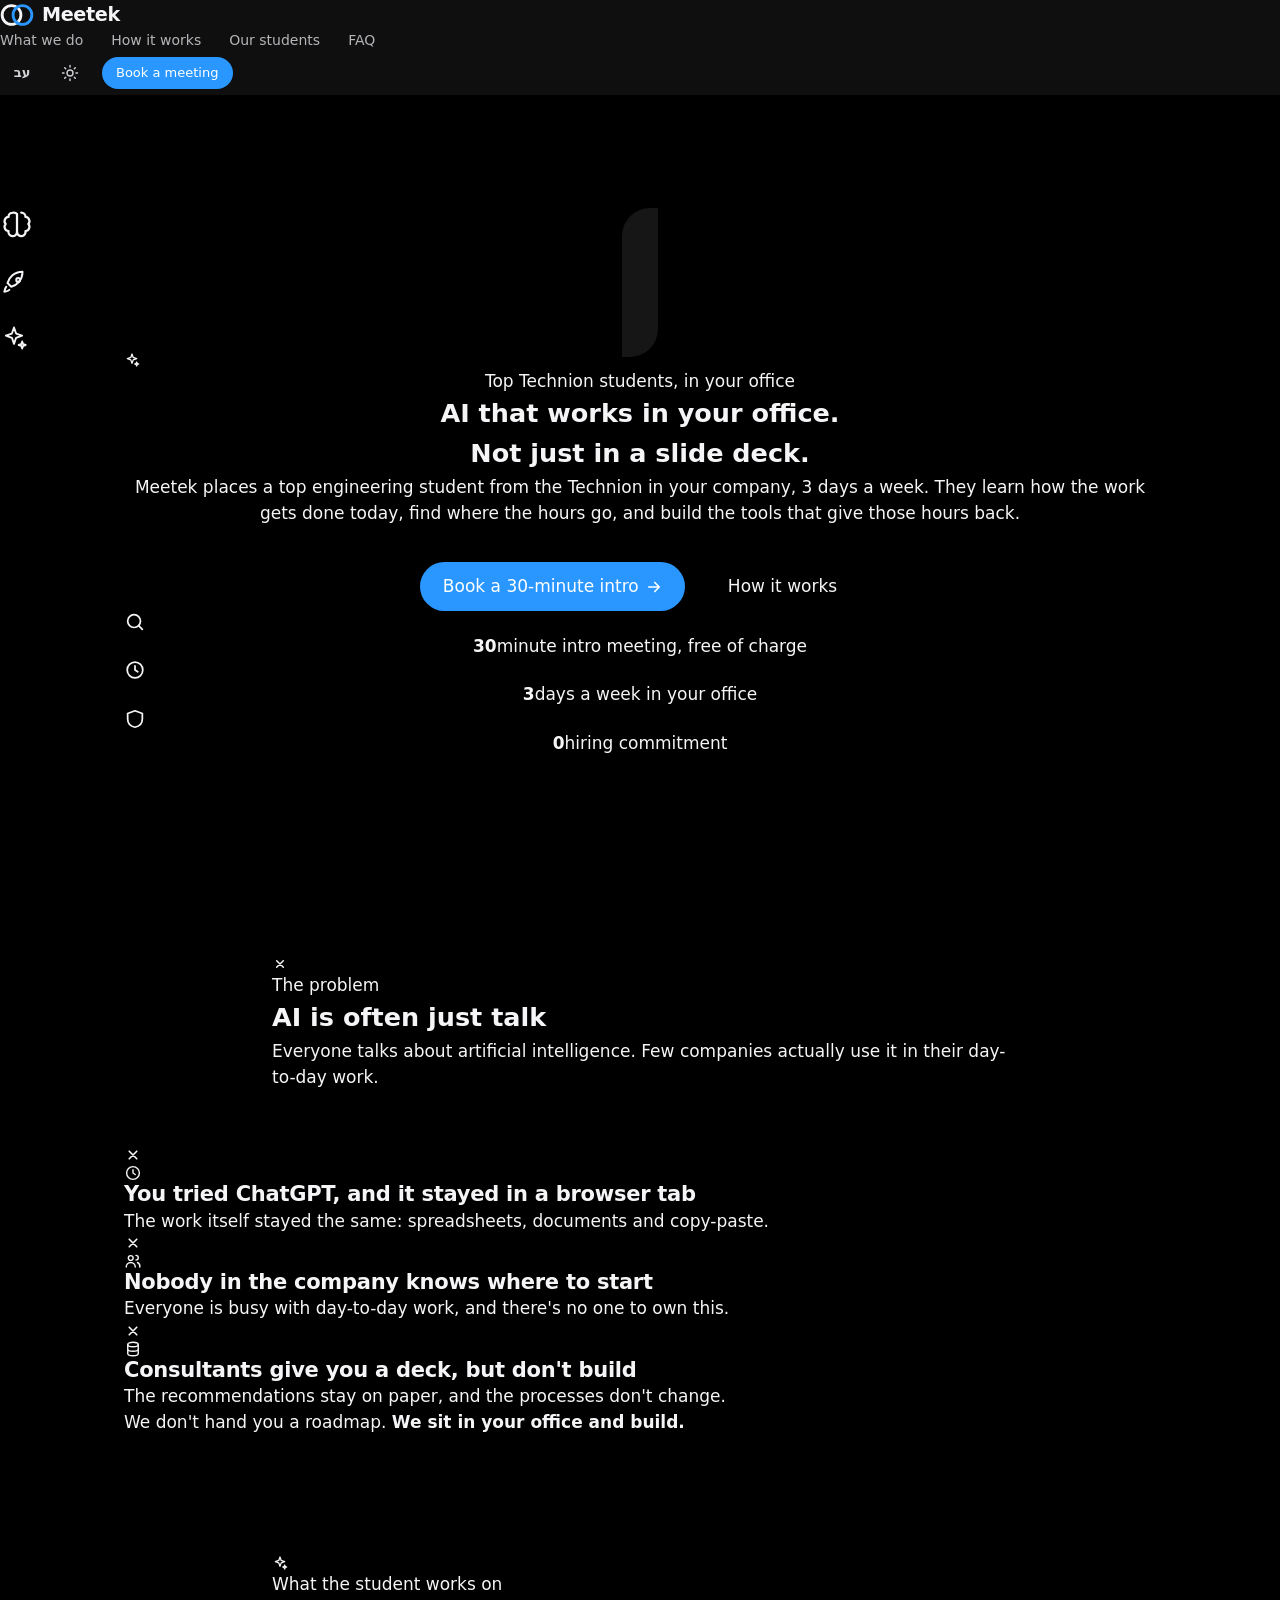
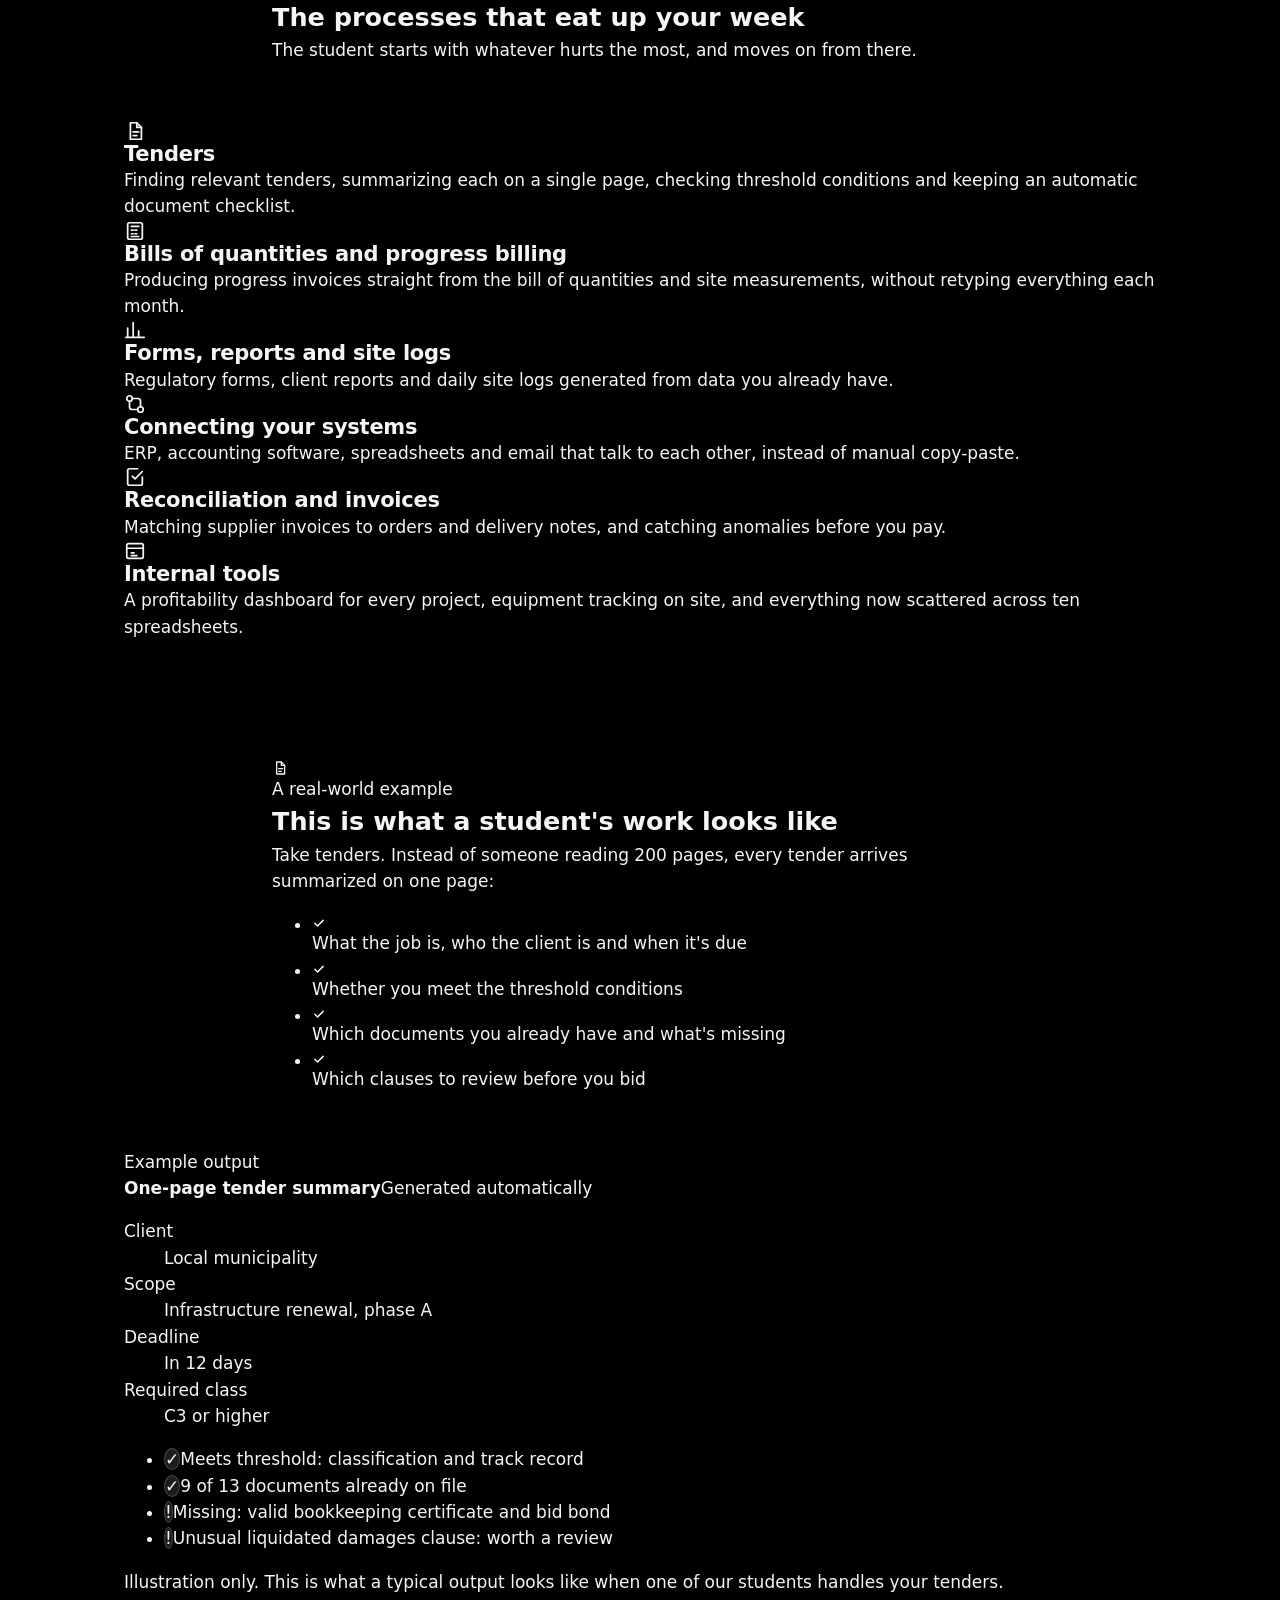
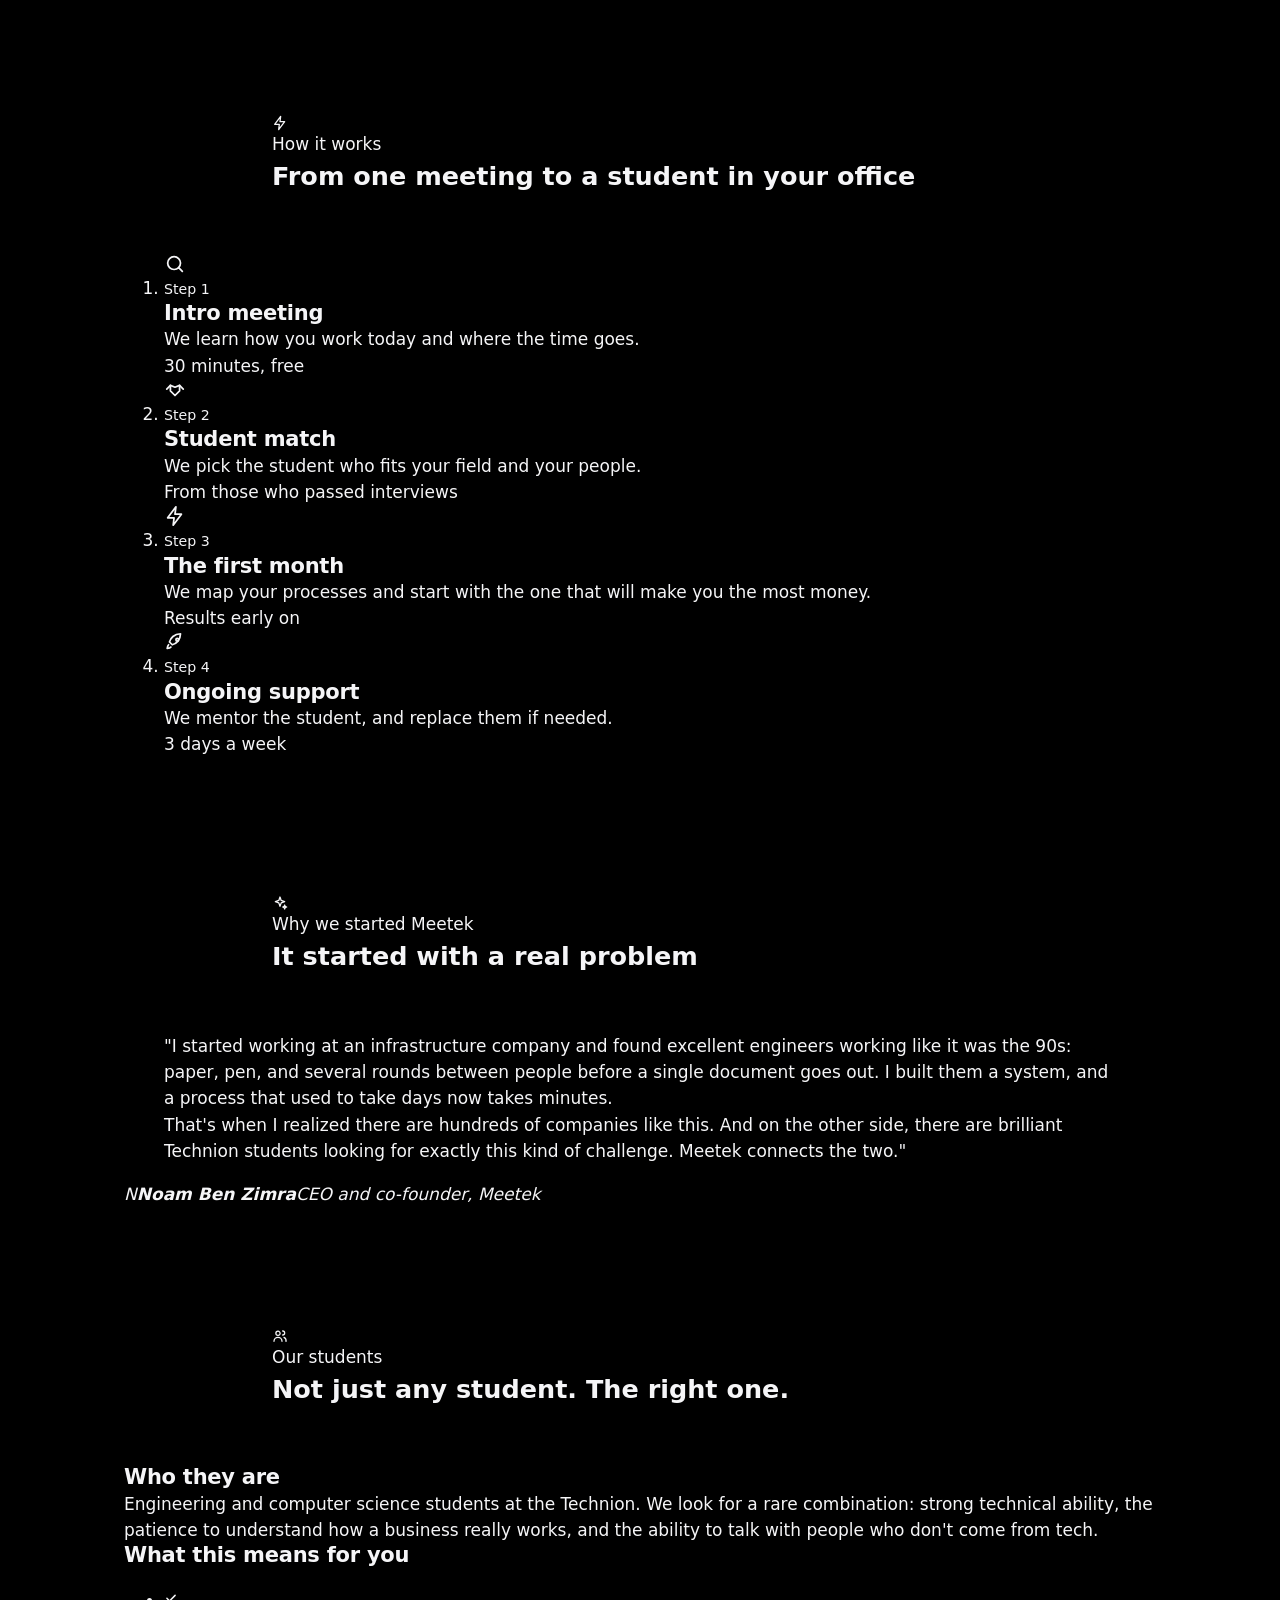
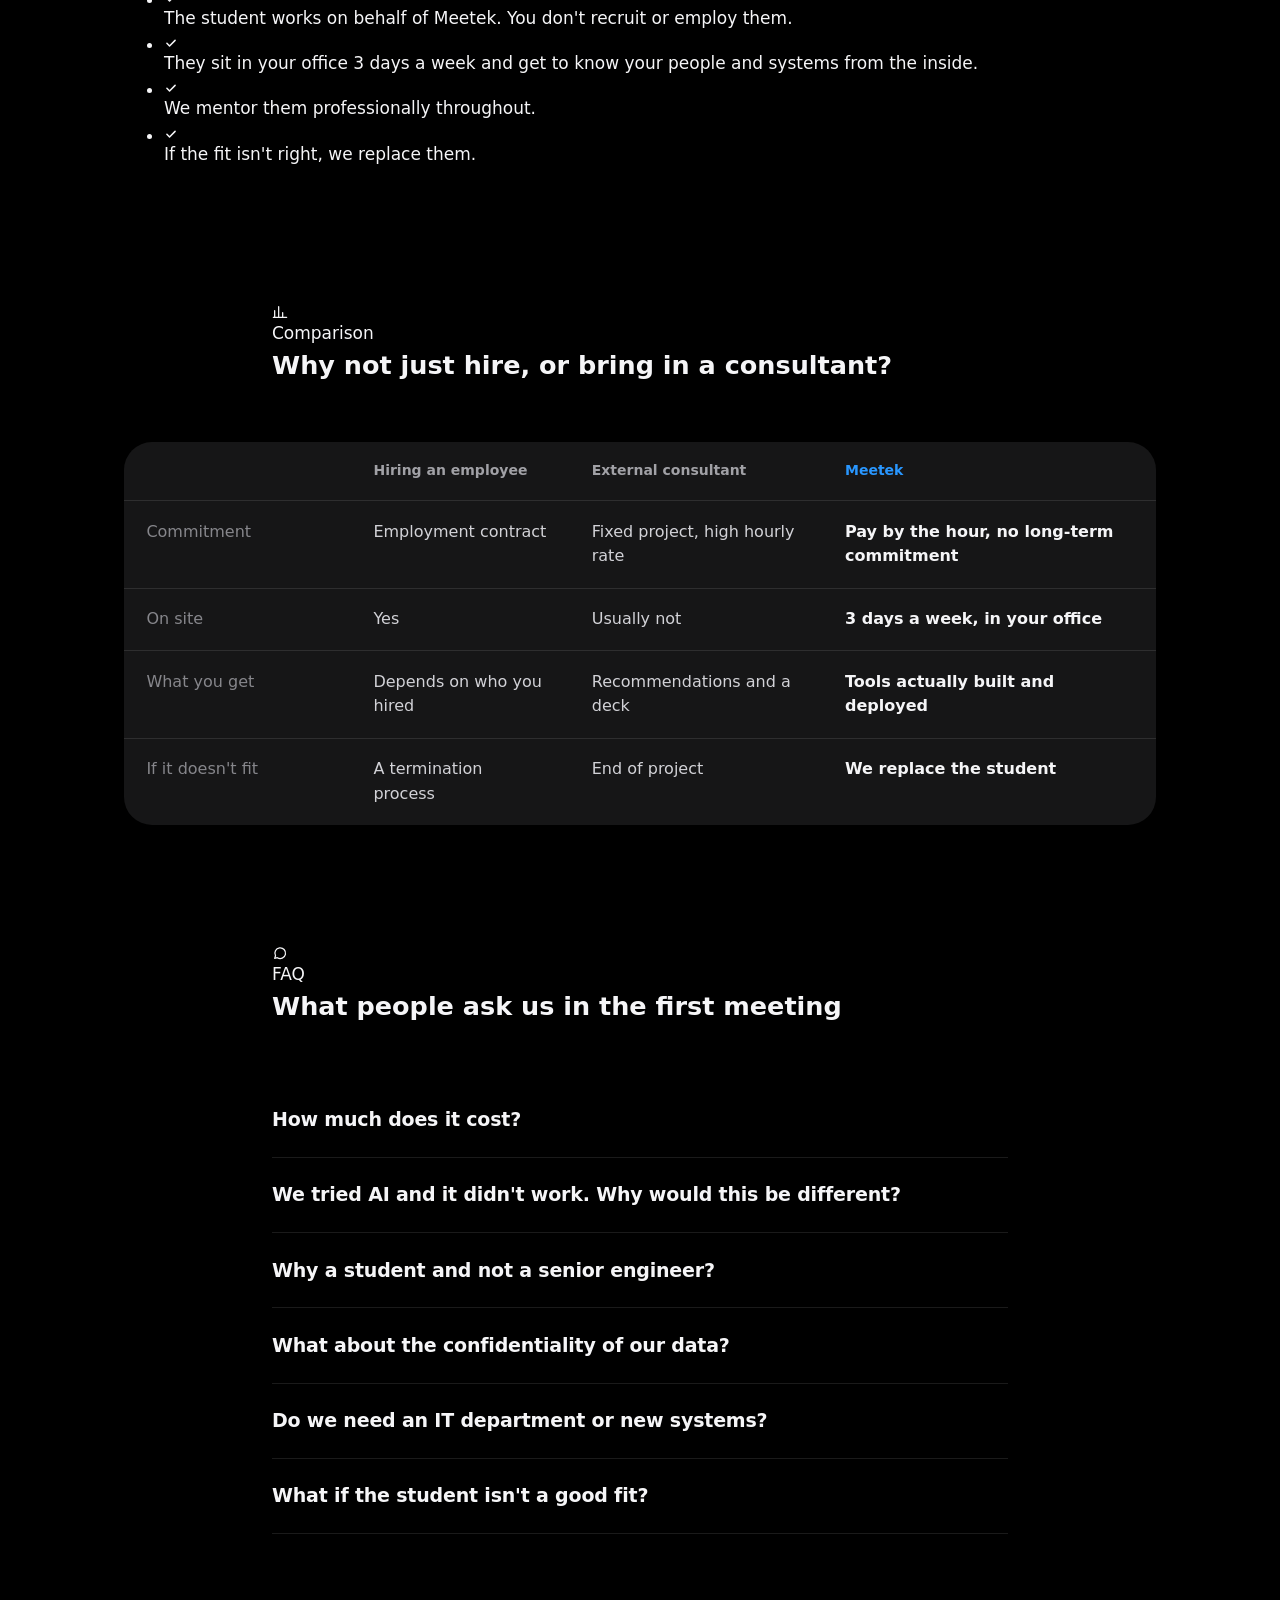
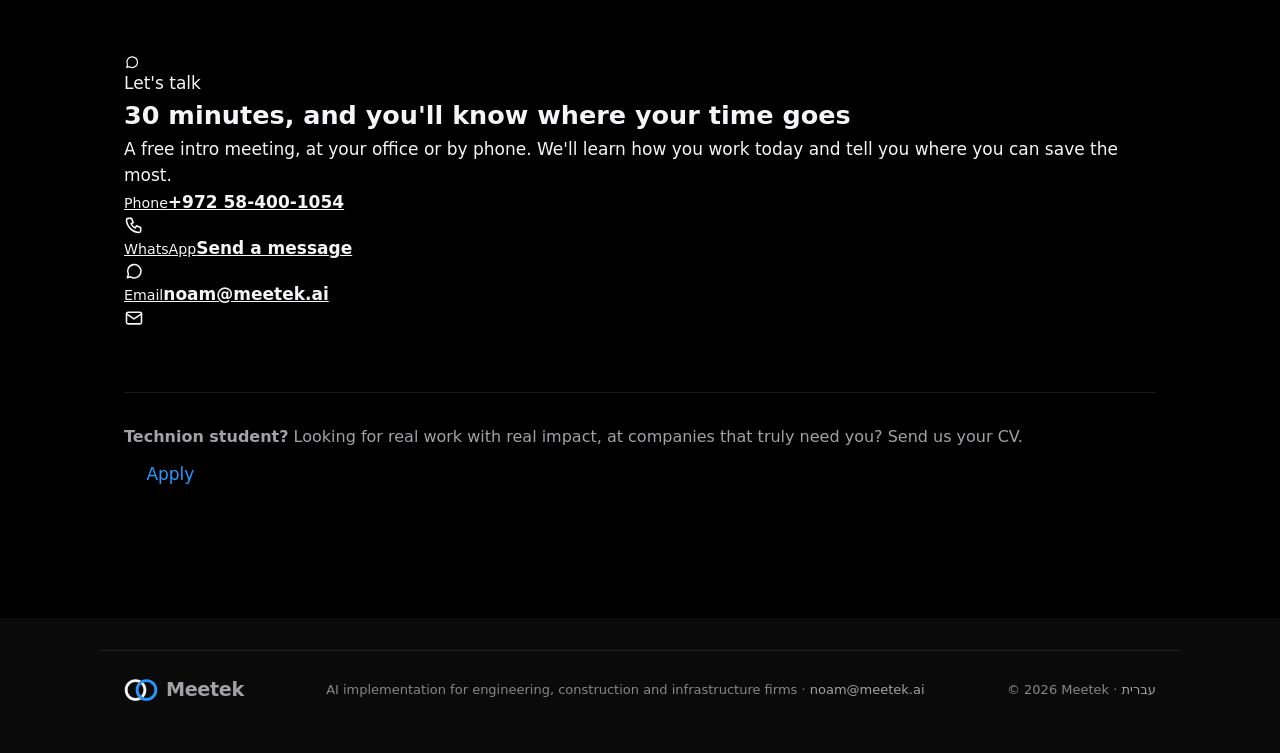
==== public/en/index.html @ ab813a0c "Drop 1-in-10 claim and employer-of-record wording Co-Authored-By: Claude Opus 5.5 <noreply@anthropic" ====
<!doctype html>
<html lang="en" dir="ltr" data-theme="dark">
<head>
<meta charset="utf-8">
<meta name="viewport" content="width=device-width, initial-scale=1">
<title>Meetek | AI implementation for engineering, construction and infrastructure firms</title>
<meta name="description" content="Meetek places a top Technion engineering student in your company, 3 days a week, to find where the hours go and build the tools that give them back.">
<meta property="og:title" content="How many hours a week go to manual work?">
<meta property="og:description" content="A top Technion engineering student sits in your office 3 days a week and puts AI to work in your real processes. Free intro meeting.">
<meta name="twitter:title" content="How many hours a week go to manual work?">
<meta name="twitter:description" content="A top Technion engineering student sits in your office 3 days a week and puts AI to work in your real processes. Free intro meeting.">
<meta property="og:type" content="website">
<meta property="og:url" content="https://meetek.ai/en/">
<meta property="og:locale" content="en_US">
<meta property="og:site_name" content="Meetek">
<meta property="og:image" content="https://meetek.ai/og.png">
<meta property="og:image:secure_url" content="https://meetek.ai/og.png">
<meta property="og:image:type" content="image/png">
<meta property="og:image:width" content="1200">
<meta property="og:image:height" content="630">
<meta property="og:image:alt" content="Meetek">
<meta name="twitter:card" content="summary_large_image">
<meta name="twitter:image" content="https://meetek.ai/og.png">
<meta name="theme-color" content="#0A1020">
<link rel="alternate" hreflang="he" href="https://meetek.ai/">
<link rel="icon" href="../favicon.svg" type="image/svg+xml">
<link rel="apple-touch-icon" href="../apple-touch-icon.png">
<link rel="preconnect" href="https://fonts.googleapis.com">
<link rel="preconnect" href="https://fonts.gstatic.com" crossorigin>
<link href="https://fonts.googleapis.com/css2?family=Heebo:wght@400;500;700;800&display=swap" rel="stylesheet">
<link rel="stylesheet" href="../styles.css">
<script>try{if(localStorage.getItem('meetek-theme')==='light')document.documentElement.removeAttribute('data-theme')}catch(e){}</script>
</head>
<body class="no-js">
<div class="page-bg" aria-hidden="true"></div>
<a class="skip" href="#main">Skip to content</a>

<header class="site" id="top">
  <div class="nav">
    <a class="brand" href="#top" aria-label="Meetek, back to top"><svg width="34" height="24" viewBox="0 0 30 22" aria-hidden="true"><circle class="c1" cx="10" cy="11" r="8.6" fill="none" stroke-width="2.6"/><circle class="c2" cx="20" cy="11" r="8.6" fill="none" stroke-width="2.6"/></svg>Meetek</a>
    <nav class="nav-links" aria-label="Main"><a href="#work">What we do</a><a href="#how">How it works</a><a href="#students">Our students</a><a href="#faq">FAQ</a></nav>
    <div class="nav-end">
      <a class="icon-btn" href="../" lang="he" hreflang="he">עב</a>
      <button class="icon-btn theme" type="button" aria-label="Toggle dark or light mode"><span class="moon"><svg width="18" height="18" viewBox="0 0 24 24" fill="none" stroke="currentColor" stroke-width="1.9" stroke-linecap="round" stroke-linejoin="round" aria-hidden="true"><path d="M20 14.5A8 8 0 0 1 9.5 4a8 8 0 1 0 10.5 10.5z"/></svg></span><span class="sun"><svg width="18" height="18" viewBox="0 0 24 24" fill="none" stroke="currentColor" stroke-width="1.9" stroke-linecap="round" stroke-linejoin="round" aria-hidden="true"><circle cx="12" cy="12" r="4"/><path d="M12 2v2M12 20v2M4.9 4.9l1.4 1.4M17.7 17.7l1.4 1.4M2 12h2M20 12h2M4.9 19.1l1.4-1.4M17.7 6.3l1.4-1.4"/></svg></span></button>
      <a class="btn btn-primary" href="#contact">Book a meeting</a>
    </div>
  </div>
</header>

<main id="main">

<section class="hero">
  <span class="float-ic a"><svg width="34" height="34" viewBox="0 0 24 24" fill="none" stroke="currentColor" stroke-width="1.6" stroke-linecap="round" stroke-linejoin="round" aria-hidden="true"><path d="M9 4a3 3 0 0 0-3 3 3 3 0 0 0-2 5 3 3 0 0 0 2 5 3 3 0 0 0 6 1V5a3 3 0 0 0-3-1z"/><path d="M15 4a3 3 0 0 1 3 3 3 3 0 0 1 2 5 3 3 0 0 1-2 5 3 3 0 0 1-6 1"/></svg></span>
  <span class="float-ic b"><svg width="30" height="30" viewBox="0 0 24 24" fill="none" stroke="currentColor" stroke-width="1.6" stroke-linecap="round" stroke-linejoin="round" aria-hidden="true"><path d="M5 15c-1 1-1.5 4-1.5 4s3-.5 4-1.5"/><path d="M9 15l-3-3c1-4 5-9 12-9 0 7-5 11-9 12z"/><circle cx="14.5" cy="9.5" r="1.5"/></svg></span>
  <span class="float-ic c"><svg width="28" height="28" viewBox="0 0 24 24" fill="none" stroke="currentColor" stroke-width="1.6" stroke-linecap="round" stroke-linejoin="round" aria-hidden="true"><path d="M12 3l1.8 5.2L19 10l-5.2 1.8L12 17l-1.8-5.2L5 10l5.2-1.8z"/><path d="M19 15l.8 2.2L22 18l-2.2.8L19 21l-.8-2.2L16 18l2.2-.8z"/></svg></span>
  <div class="wrap center">
    <div class="reveal">
      <span class="badge"><svg width="16" height="16" viewBox="0 0 24 24" fill="none" stroke="currentColor" stroke-width="1.9" stroke-linecap="round" stroke-linejoin="round" aria-hidden="true"><path d="M12 3l1.8 5.2L19 10l-5.2 1.8L12 17l-1.8-5.2L5 10l5.2-1.8z"/><path d="M19 15l.8 2.2L22 18l-2.2.8L19 21l-.8-2.2L16 18l2.2-.8z"/></svg>Top Technion students, in your office</span>
      <h1>AI that works in your office.<br><span class="grad-text">Not just in a slide deck.</span></h1>
      <p class="lead">Meetek places a top engineering student from the Technion in your company, 3 days a week. They learn how the work gets done today, find where the hours go, and build the tools that give those hours back.</p>
      <div class="hero-ctas">
        <a class="btn btn-primary" href="#contact">Book a 30-minute intro<span class="arrow"><svg width="18" height="18" viewBox="0 0 24 24" fill="none" stroke="currentColor" stroke-width="2.2" stroke-linecap="round" stroke-linejoin="round" aria-hidden="true"><path d="M5 12h14M13 6l6 6-6 6"/></svg></span></a>
        <a class="btn btn-ghost" href="#how">How it works</a>
      </div>
    </div>
    <div class="stats"><div class="stat reveal"><div class="ic"><svg width="22" height="22" viewBox="0 0 24 24" fill="none" stroke="currentColor" stroke-width="1.9" stroke-linecap="round" stroke-linejoin="round" aria-hidden="true"><circle cx="11" cy="11" r="7"/><path d="M20 20l-4-4"/></svg></div><b>30</b><span>minute intro meeting, free of charge</span></div><div class="stat reveal"><div class="ic"><svg width="22" height="22" viewBox="0 0 24 24" fill="none" stroke="currentColor" stroke-width="1.9" stroke-linecap="round" stroke-linejoin="round" aria-hidden="true"><circle cx="12" cy="12" r="8.5"/><path d="M12 7.5V12l3 2"/></svg></div><b>3</b><span>days a week in your office</span></div><div class="stat reveal"><div class="ic"><svg width="22" height="22" viewBox="0 0 24 24" fill="none" stroke="currentColor" stroke-width="1.9" stroke-linecap="round" stroke-linejoin="round" aria-hidden="true"><path d="M12 3l8 3v6c0 5-3.5 8-8 9-4.5-1-8-4-8-9V6z"/></svg></div><b>0</b><span>hiring commitment</span></div></div>
  </div>
</section>

<section class="block">
  <div class="wrap">
    <div class="head reveal">
      <span class="badge"><svg width="16" height="16" viewBox="0 0 24 24" fill="none" stroke="currentColor" stroke-width="2.2" stroke-linecap="round" stroke-linejoin="round" aria-hidden="true"><path d="M7 7l10 10M17 7L7 17"/></svg>The problem</span>
      <h2>AI is often just <span class="grad-text">talk</span></h2>
      <p class="lead">Everyone talks about artificial intelligence. Few companies actually use it in their day-to-day work.</p>
    </div>
    <div class="pains"><article class="pain r reveal"><div class="pi"><span><svg width="18" height="18" viewBox="0 0 24 24" fill="none" stroke="currentColor" stroke-width="2.2" stroke-linecap="round" stroke-linejoin="round" aria-hidden="true"><path d="M7 7l10 10M17 7L7 17"/></svg></span><span><svg width="18" height="18" viewBox="0 0 24 24" fill="none" stroke="currentColor" stroke-width="1.9" stroke-linecap="round" stroke-linejoin="round" aria-hidden="true"><circle cx="12" cy="12" r="8.5"/><path d="M12 7.5V12l3 2"/></svg></span></div><h3>You tried ChatGPT, and it stayed in a browser tab</h3><p>The work itself stayed the same: spreadsheets, documents and copy-paste.</p></article><article class="pain o reveal"><div class="pi"><span><svg width="18" height="18" viewBox="0 0 24 24" fill="none" stroke="currentColor" stroke-width="2.2" stroke-linecap="round" stroke-linejoin="round" aria-hidden="true"><path d="M7 7l10 10M17 7L7 17"/></svg></span><span><svg width="18" height="18" viewBox="0 0 24 24" fill="none" stroke="currentColor" stroke-width="1.9" stroke-linecap="round" stroke-linejoin="round" aria-hidden="true"><circle cx="9" cy="8" r="3.2"/><path d="M3 20a6 6 0 0 1 12 0"/><path d="M16 4.5a3 3 0 0 1 0 6M18 14a5.5 5.5 0 0 1 3 6"/></svg></span></div><h3>Nobody in the company knows where to start</h3><p>Everyone is busy with day-to-day work, and there's no one to own this.</p></article><article class="pain p reveal"><div class="pi"><span><svg width="18" height="18" viewBox="0 0 24 24" fill="none" stroke="currentColor" stroke-width="2.2" stroke-linecap="round" stroke-linejoin="round" aria-hidden="true"><path d="M7 7l10 10M17 7L7 17"/></svg></span><span><svg width="18" height="18" viewBox="0 0 24 24" fill="none" stroke="currentColor" stroke-width="1.9" stroke-linecap="round" stroke-linejoin="round" aria-hidden="true"><ellipse cx="12" cy="6" rx="7" ry="3"/><path d="M5 6v6c0 1.7 3.1 3 7 3s7-1.3 7-3V6M5 12v6c0 1.7 3.1 3 7 3s7-1.3 7-3v-6"/></svg></span></div><h3>Consultants give you a deck, but don't build</h3><p>The recommendations stay on paper, and the processes don't change.</p></article></div>
    <p class="callout reveal">We don't hand you a roadmap. <b>We sit in your office and build.</b></p>
  </div>
</section>

<section class="block" id="work" style="padding-top:0">
  <div class="wrap">
    <div class="head reveal">
      <span class="badge"><svg width="16" height="16" viewBox="0 0 24 24" fill="none" stroke="currentColor" stroke-width="1.9" stroke-linecap="round" stroke-linejoin="round" aria-hidden="true"><path d="M12 3l1.8 5.2L19 10l-5.2 1.8L12 17l-1.8-5.2L5 10l5.2-1.8z"/><path d="M19 15l.8 2.2L22 18l-2.2.8L19 21l-.8-2.2L16 18l2.2-.8z"/></svg>What the student works on</span>
      <h2>The processes that <span class="grad-text">eat up your week</span></h2>
      <p class="lead">The student starts with whatever hurts the most, and moves on from there.</p>
    </div>
    <div class="cards"><article class="card reveal"><div class="ic"><svg width="22" height="22" viewBox="0 0 24 24" fill="none" stroke="currentColor" stroke-width="1.9" stroke-linecap="round" stroke-linejoin="round" aria-hidden="true"><path d="M7 3h7l5 5v13H7z"/><path d="M14 3v5h5M10 13h6M10 17h4"/></svg></div><h3>Tenders</h3><p>Finding relevant tenders, summarizing each on a single page, checking threshold conditions and keeping an automatic document checklist.</p></article><article class="card reveal"><div class="ic"><svg width="22" height="22" viewBox="0 0 24 24" fill="none" stroke="currentColor" stroke-width="1.9" stroke-linecap="round" stroke-linejoin="round" aria-hidden="true"><rect x="4" y="3" width="16" height="18" rx="2"/><path d="M8 7h8M8 11h2M12 11h2M8 15h2M12 15h2M8 18h8"/></svg></div><h3>Bills of quantities and progress billing</h3><p>Producing progress invoices straight from the bill of quantities and site measurements, without retyping everything each month.</p></article><article class="card reveal"><div class="ic"><svg width="22" height="22" viewBox="0 0 24 24" fill="none" stroke="currentColor" stroke-width="1.9" stroke-linecap="round" stroke-linejoin="round" aria-hidden="true"><path d="M4 20V10M10 20V4M16 20v-7M22 20H2"/></svg></div><h3>Forms, reports and site logs</h3><p>Regulatory forms, client reports and daily site logs generated from data you already have.</p></article><article class="card reveal"><div class="ic"><svg width="22" height="22" viewBox="0 0 24 24" fill="none" stroke="currentColor" stroke-width="1.9" stroke-linecap="round" stroke-linejoin="round" aria-hidden="true"><circle cx="6" cy="6" r="3"/><circle cx="18" cy="18" r="3"/><path d="M9 6h6a3 3 0 0 1 3 3v6M15 18H9a3 3 0 0 1-3-3V9"/></svg></div><h3>Connecting your systems</h3><p>ERP, accounting software, spreadsheets and email that talk to each other, instead of manual copy-paste.</p></article><article class="card reveal"><div class="ic"><svg width="22" height="22" viewBox="0 0 24 24" fill="none" stroke="currentColor" stroke-width="1.9" stroke-linecap="round" stroke-linejoin="round" aria-hidden="true"><path d="M9 11l3 3 8-8"/><path d="M20 12v7a2 2 0 0 1-2 2H6a2 2 0 0 1-2-2V5a2 2 0 0 1 2-2h9"/></svg></div><h3>Reconciliation and invoices</h3><p>Matching supplier invoices to orders and delivery notes, and catching anomalies before you pay.</p></article><article class="card reveal"><div class="ic"><svg width="22" height="22" viewBox="0 0 24 24" fill="none" stroke="currentColor" stroke-width="1.9" stroke-linecap="round" stroke-linejoin="round" aria-hidden="true"><rect x="3" y="4" width="18" height="16" rx="2"/><path d="M3 9h18M8 14h3M8 17h6"/></svg></div><h3>Internal tools</h3><p>A profitability dashboard for every project, equipment tracking on site, and everything now scattered across ten spreadsheets.</p></article></div>
  </div>
</section>

<section class="block" style="padding-top:0">
  <div class="wrap showcase">
    <div class="head reveal">
      <span class="badge"><svg width="16" height="16" viewBox="0 0 24 24" fill="none" stroke="currentColor" stroke-width="1.9" stroke-linecap="round" stroke-linejoin="round" aria-hidden="true"><path d="M7 3h7l5 5v13H7z"/><path d="M14 3v5h5M10 13h6M10 17h4"/></svg>A real-world example</span>
      <h2>This is what <span class="grad-text">a student's work looks like</span></h2>
      <p class="lead">Take tenders. Instead of someone reading 200 pages, every tender arrives summarized on one page:</p>
      <ul><li><span class="tick"><svg width="14" height="14" viewBox="0 0 24 24" fill="none" stroke="currentColor" stroke-width="2.6" stroke-linecap="round" stroke-linejoin="round" aria-hidden="true"><path d="M5 12.5l4.5 4.5L19 7.5"/></svg></span>What the job is, who the client is and when it's due</li><li><span class="tick"><svg width="14" height="14" viewBox="0 0 24 24" fill="none" stroke="currentColor" stroke-width="2.6" stroke-linecap="round" stroke-linejoin="round" aria-hidden="true"><path d="M5 12.5l4.5 4.5L19 7.5"/></svg></span>Whether you meet the threshold conditions</li><li><span class="tick"><svg width="14" height="14" viewBox="0 0 24 24" fill="none" stroke="currentColor" stroke-width="2.6" stroke-linecap="round" stroke-linejoin="round" aria-hidden="true"><path d="M5 12.5l4.5 4.5L19 7.5"/></svg></span>Which documents you already have and what's missing</li><li><span class="tick"><svg width="14" height="14" viewBox="0 0 24 24" fill="none" stroke="currentColor" stroke-width="2.6" stroke-linecap="round" stroke-linejoin="round" aria-hidden="true"><path d="M5 12.5l4.5 4.5L19 7.5"/></svg></span>Which clauses to review before you bid</li></ul>
    </div>
    <aside class="sample reveal" aria-label="One-page tender summary">
      <span class="sample-tag">Example output</span>
      <div class="sample-head"><strong>One-page tender summary</strong><span>Generated automatically</span></div>
      <dl><dt>Client</dt><dd>Local municipality</dd><dt>Scope</dt><dd>Infrastructure renewal, phase A</dd><dt>Deadline</dt><dd>In 12 days</dd><dt>Required class</dt><dd>C3 or higher</dd></dl>
      <ul class="checks"><li><span class="dot ok" aria-hidden="true">✓</span>Meets threshold: classification and track record</li><li><span class="dot ok" aria-hidden="true">✓</span>9 of 13 documents already on file</li><li><span class="dot warn" aria-hidden="true">!</span>Missing: valid bookkeeping certificate and bid bond</li><li><span class="dot warn" aria-hidden="true">!</span>Unusual liquidated damages clause: worth a review</li></ul>
      <p class="sample-foot">Illustration only. This is what a typical output looks like when one of our students handles your tenders.</p>
    </aside>
  </div>
</section>

<section class="block" id="how" style="padding-top:0">
  <div class="wrap">
    <div class="head reveal">
      <span class="badge"><svg width="16" height="16" viewBox="0 0 24 24" fill="none" stroke="currentColor" stroke-width="1.9" stroke-linecap="round" stroke-linejoin="round" aria-hidden="true"><path d="M13 2L4 14h7l-1 8 9-12h-7z"/></svg>How it works</span>
      <h2>From one meeting <span class="grad-text">to a student in your office</span></h2>
    </div>
    <ol class="steps"><li class="step reveal"><div class="ic"><svg width="22" height="22" viewBox="0 0 24 24" fill="none" stroke="currentColor" stroke-width="1.9" stroke-linecap="round" stroke-linejoin="round" aria-hidden="true"><circle cx="11" cy="11" r="7"/><path d="M20 20l-4-4"/></svg></div><small>Step 1</small><h3>Intro meeting</h3><p>We learn how you work today and where the time goes.</p><span class="pill">30 minutes, free</span></li><li class="step reveal"><div class="ic"><svg width="22" height="22" viewBox="0 0 24 24" fill="none" stroke="currentColor" stroke-width="1.9" stroke-linecap="round" stroke-linejoin="round" aria-hidden="true"><path d="M3 11l4-4 5 2 5-2 4 4"/><path d="M7 7v6l5 5 5-5V7"/></svg></div><small>Step 2</small><h3>Student match</h3><p>We pick the student who fits your field and your people.</p><span class="pill">From those who passed interviews</span></li><li class="step reveal"><div class="ic"><svg width="22" height="22" viewBox="0 0 24 24" fill="none" stroke="currentColor" stroke-width="1.9" stroke-linecap="round" stroke-linejoin="round" aria-hidden="true"><path d="M13 2L4 14h7l-1 8 9-12h-7z"/></svg></div><small>Step 3</small><h3>The first month</h3><p>We map your processes and start with the one that will make you the most money.</p><span class="pill">Results early on</span></li><li class="step reveal"><div class="ic"><svg width="22" height="22" viewBox="0 0 24 24" fill="none" stroke="currentColor" stroke-width="1.9" stroke-linecap="round" stroke-linejoin="round" aria-hidden="true"><path d="M5 15c-1 1-1.5 4-1.5 4s3-.5 4-1.5"/><path d="M9 15l-3-3c1-4 5-9 12-9 0 7-5 11-9 12z"/><circle cx="14.5" cy="9.5" r="1.5"/></svg></div><small>Step 4</small><h3>Ongoing support</h3><p>We mentor the student, and replace them if needed.</p><span class="pill">3 days a week</span></li></ol>
  </div>
</section>

<section class="block" style="padding-top:0">
  <div class="wrap">
    <div class="story reveal">
      <div class="head">
        <span class="badge"><svg width="16" height="16" viewBox="0 0 24 24" fill="none" stroke="currentColor" stroke-width="1.9" stroke-linecap="round" stroke-linejoin="round" aria-hidden="true"><path d="M12 3l1.8 5.2L19 10l-5.2 1.8L12 17l-1.8-5.2L5 10l5.2-1.8z"/><path d="M19 15l.8 2.2L22 18l-2.2.8L19 21l-.8-2.2L16 18l2.2-.8z"/></svg>Why we started Meetek</span>
        <h2>It started with <span class="grad-text">a real problem</span></h2>
      </div>
      <div>
        <blockquote><p>"I started working at an infrastructure company and found excellent engineers working like it was the 90s: paper, pen, and several rounds between people before a single document goes out. I built them a system, and a process that used to take days now takes minutes.</p><p>That's when I realized there are hundreds of companies like this. And on the other side, there are brilliant Technion students looking for exactly this kind of challenge. Meetek connects the two."</p></blockquote>
        <cite><span class="avatar" aria-hidden="true">N</span><span><b>Noam Ben Zimra</b>CEO and co-founder, Meetek</span></cite>
      </div>
    </div>
  </div>
</section>

<section class="block" id="students" style="padding-top:0">
  <div class="wrap">
    <div class="head reveal">
      <span class="badge"><svg width="16" height="16" viewBox="0 0 24 24" fill="none" stroke="currentColor" stroke-width="1.9" stroke-linecap="round" stroke-linejoin="round" aria-hidden="true"><circle cx="9" cy="8" r="3.2"/><path d="M3 20a6 6 0 0 1 12 0"/><path d="M16 4.5a3 3 0 0 1 0 6M18 14a5.5 5.5 0 0 1 3 6"/></svg>Our students</span>
      <h2>Not just any student. <span class="grad-text">The right one.</span></h2>
    </div>
    <div class="students">
      <div class="panel reveal">
        <h3>Who they are</h3>
        <p>Engineering and computer science students at the Technion. We look for a rare combination: strong technical ability, the patience to understand how a business really works, and the ability to talk with people who don't come from tech.</p>
      </div>
      <div class="panel reveal">
        <h3>What this means for you</h3>
        <ul><li><span class="tick"><svg width="14" height="14" viewBox="0 0 24 24" fill="none" stroke="currentColor" stroke-width="2.6" stroke-linecap="round" stroke-linejoin="round" aria-hidden="true"><path d="M5 12.5l4.5 4.5L19 7.5"/></svg></span>The student works on behalf of Meetek. You don't recruit or employ them.</li><li><span class="tick"><svg width="14" height="14" viewBox="0 0 24 24" fill="none" stroke="currentColor" stroke-width="2.6" stroke-linecap="round" stroke-linejoin="round" aria-hidden="true"><path d="M5 12.5l4.5 4.5L19 7.5"/></svg></span>They sit in your office 3 days a week and get to know your people and systems from the inside.</li><li><span class="tick"><svg width="14" height="14" viewBox="0 0 24 24" fill="none" stroke="currentColor" stroke-width="2.6" stroke-linecap="round" stroke-linejoin="round" aria-hidden="true"><path d="M5 12.5l4.5 4.5L19 7.5"/></svg></span>We mentor them professionally throughout.</li><li><span class="tick"><svg width="14" height="14" viewBox="0 0 24 24" fill="none" stroke="currentColor" stroke-width="2.6" stroke-linecap="round" stroke-linejoin="round" aria-hidden="true"><path d="M5 12.5l4.5 4.5L19 7.5"/></svg></span>If the fit isn't right, we replace them.</li></ul>
      </div>
    </div>
  </div>
</section>

<section class="block" style="padding-top:0">
  <div class="wrap">
    <div class="head reveal">
      <span class="badge"><svg width="16" height="16" viewBox="0 0 24 24" fill="none" stroke="currentColor" stroke-width="1.9" stroke-linecap="round" stroke-linejoin="round" aria-hidden="true"><path d="M4 20V10M10 20V4M16 20v-7M22 20H2"/></svg>Comparison</span>
      <h2>Why not just hire, <span class="grad-text">or bring in a consultant?</span></h2>
    </div>
    <div class="table-wrap reveal"><table><thead><tr><th scope="col"><span class="sr-only">Criteria</span></th><th scope="col">Hiring an employee</th><th scope="col">External consultant</th><th scope="col" class="us">Meetek</th></tr></thead><tbody><tr><td>Commitment</td><td>Employment contract</td><td>Fixed project, high hourly rate</td><td class="us">Pay by the hour, no long-term commitment</td></tr><tr><td>On site</td><td>Yes</td><td>Usually not</td><td class="us">3 days a week, in your office</td></tr><tr><td>What you get</td><td>Depends on who you hired</td><td>Recommendations and a deck</td><td class="us">Tools actually built and deployed</td></tr><tr><td>If it doesn't fit</td><td>A termination process</td><td>End of project</td><td class="us">We replace the student</td></tr></tbody></table></div>
  </div>
</section>

<section class="block" id="faq" style="padding-top:0">
  <div class="wrap">
    <div class="head reveal">
      <span class="badge"><svg width="16" height="16" viewBox="0 0 24 24" fill="none" stroke="currentColor" stroke-width="1.9" stroke-linecap="round" stroke-linejoin="round" aria-hidden="true"><path d="M4 20l1.3-3.9A8 8 0 1 1 8 19z"/></svg>FAQ</span>
      <h2>What people ask us <span class="grad-text">in the first meeting</span></h2>
    </div>
    <div class="faq reveal"><details><summary>How much does it cost?</summary><p>You pay for actual hours worked, with no setup fee and no long-term commitment. We'll give you the exact price in the intro meeting, once we understand what you need.</p></details><details><summary>We tried AI and it didn't work. Why would this be different?</summary><p>Because this time someone sits in your office. AI tools on their own don't know what your bill of quantities looks like, where documents are stored, or who signs off on what. The student learns all of that from the inside and builds the tools around your real work.</p></details><details><summary>Why a student and not a senior engineer?</summary><p>Because what you need here is someone sharp, curious and available, who sits with you three days a week and learns the business. Every student is interviewed by us, and we mentor them all the way.</p></details><details><summary>What about the confidentiality of our data?</summary><p>We sign a non-disclosure agreement before work begins. The student only works on the systems and documents you approve.</p></details><details><summary>Do we need an IT department or new systems?</summary><p>No. The student works on top of what you already use: spreadsheets, your ERP and accounting software, email and shared folders.</p></details><details><summary>What if the student isn't a good fit?</summary><p>We replace them. Getting the match right is our responsibility.</p></details></div>
  </div>
</section>

<section class="block" style="padding-top:0">
  <div class="wrap">
    <div class="contact reveal" id="contact">
      <div>
        <span class="badge"><svg width="16" height="16" viewBox="0 0 24 24" fill="none" stroke="currentColor" stroke-width="1.9" stroke-linecap="round" stroke-linejoin="round" aria-hidden="true"><path d="M4 20l1.3-3.9A8 8 0 1 1 8 19z"/></svg>Let's talk</span>
        <h2>30 minutes, and you'll know where your time goes</h2>
        <p class="lead">A free intro meeting, at your office or by phone. We'll learn how you work today and tell you where you can save the most.</p>
      </div>
      <div class="contact-list">
        <a href="tel:+972584001054"><span><small>Phone</small><strong>+972 58-400-1054</strong></span><span class="ic"><svg width="20" height="20" viewBox="0 0 24 24" fill="none" stroke="currentColor" stroke-width="1.9" stroke-linecap="round" stroke-linejoin="round" aria-hidden="true"><path d="M5 4h4l2 5-2.5 1.5a11 11 0 0 0 5 5L15 13l5 2v4a2 2 0 0 1-2 2A16 16 0 0 1 3 6a2 2 0 0 1 2-2"/></svg></span></a>
        <a href="https://wa.me/972584001054?text=Hi%20Noam%2C%20I%27d%20like%20to%20hear%20about%20Meetek" target="_blank" rel="noopener"><span><small>WhatsApp</small><strong>Send a message</strong></span><span class="ic"><svg width="20" height="20" viewBox="0 0 24 24" fill="none" stroke="currentColor" stroke-width="1.9" stroke-linecap="round" stroke-linejoin="round" aria-hidden="true"><path d="M4 20l1.3-3.9A8 8 0 1 1 8 19z"/></svg></span></a>
        <a href="mailto:noam@meetek.ai?subject=Intro%20meeting%20with%20Meetek"><span><small>Email</small><strong>noam@meetek.ai</strong></span><span class="ic"><svg width="20" height="20" viewBox="0 0 24 24" fill="none" stroke="currentColor" stroke-width="1.9" stroke-linecap="round" stroke-linejoin="round" aria-hidden="true"><rect x="3" y="5" width="18" height="14" rx="2"/><path d="M3 7l9 6 9-6"/></svg></span></a>
      </div>
    </div>
    <div class="join reveal">
      <p><b>Technion student?</b> Looking for real work with real impact, at companies that truly need you? Send us your CV.</p>
      <a class="btn btn-ghost" href="mailto:noam@meetek.ai?subject=Application%20to%20Meetek">Apply</a>
    </div>
  </div>
</section>

</main>

<footer>
  <div class="wrap">
    <a class="brand" href="#top" aria-label="Meetek"><svg width="34" height="24" viewBox="0 0 30 22" aria-hidden="true"><circle class="c1" cx="10" cy="11" r="8.6" fill="none" stroke-width="2.6"/><circle class="c2" cx="20" cy="11" r="8.6" fill="none" stroke-width="2.6"/></svg>Meetek</a>
    <span>AI implementation for engineering, construction and infrastructure firms · <a href="mailto:noam@meetek.ai">noam@meetek.ai</a></span>
    <span>© <span id="y">2026</span> Meetek · <a href="../" lang="he">עברית</a></span>
  </div>
</footer>

<script src="../site.js"></script>
</body>
</html>
---- public/styles.css ----
/* Meetek: Apple-style design. System type, restraint, translucent chrome, spring motion. */
:root{
  --bg:#FFFFFF; --bg-2:#F5F5F7; --tile:#FFFFFF; --tile-2:#FBFBFD;
  --ink:#1D1D1F; --ink-2:#424245; --muted:#6E6E73; --faint:#86868B;
  --line:rgba(0,0,0,.08); --line-2:rgba(0,0,0,.14);
  --accent:#0071E3; --accent-hover:#0077ED; --accent-ink:#0066CC; --accent-soft:rgba(0,113,227,.08);
  --ok:#1D8A3E; --warn:#B25000;
  --chrome:rgba(255,255,255,.72); --chrome-solid:#FFFFFF;
  --shadow:0 2px 6px rgba(0,0,0,.04),0 12px 40px rgba(0,0,0,.06);
  --ease:cubic-bezier(.22,1,.36,1);
  --spring:420ms var(--ease);
  --r-lg:28px; --r-md:20px; --max:1080px;
  --font:system-ui,-apple-system,BlinkMacSystemFont,"SF Pro Text","SF Hebrew","Segoe UI","Heebo",Arial,sans-serif;
  color-scheme:light;
}
:root[data-theme="dark"]{
  --bg:#000000; --bg-2:#0A0A0B; --tile:#161617; --tile-2:#1D1D1F;
  --ink:#F5F5F7; --ink-2:#D2D2D7; --muted:#A1A1A6; --faint:#86868B;
  --line:rgba(255,255,255,.10); --line-2:rgba(255,255,255,.18);
  --accent:#2997FF; --accent-hover:#47A6FF; --accent-ink:#2997FF; --accent-soft:rgba(41,151,255,.12);
  --ok:#30D158; --warn:#FF9F0A;
  --chrome:rgba(22,22,23,.72); --chrome-solid:#161617;
  --shadow:0 2px 6px rgba(0,0,0,.4),0 12px 40px rgba(0,0,0,.5);
  color-scheme:dark;
}
*{box-sizing:border-box}
html{scroll-behavior:smooth;-webkit-text-size-adjust:100%}
body{margin:0;background:var(--bg);color:var(--ink);font-family:var(--font);font-size:1.0625rem;line-height:1.55;-webkit-font-smoothing:antialiased;transition:background-color 300ms ease,color 300ms ease}
a{color:inherit}
svg{display:block}
button{font:inherit;color:inherit}
p{margin:0}
[id]{scroll-margin-top:72px}
.wrap{max-width:var(--max);margin:0 auto;padding:0 1.5rem}
@media (max-width:600px){.wrap{padding:0 1rem}}
.skip{position:absolute;top:-60px;inset-inline-start:8px;background:var(--accent);color:#fff;padding:8px 14px;border-radius:10px;z-index:100;text-decoration:none}
.skip:focus{top:8px}
.sr-only{position:absolute;width:1px;height:1px;overflow:hidden;clip:rect(0 0 0 0);white-space:nowrap}
:focus-visible{outline:2px solid var(--accent);outline-offset:3px;border-radius:6px}

/* typography: size-specific tracking and leading */
h1,h2,h3{margin:0;font-weight:700;color:var(--ink)}
.display{font-size:clamp(2.6rem,7vw,5.25rem);line-height:1.04;letter-spacing:-.03em}
.title{font-size:clamp(2rem,4.6vw,3.5rem);line-height:1.08;letter-spacing:-.025em}
h3{font-size:1.3125rem;line-height:1.2;letter-spacing:-.012em;font-weight:600}
.second{color:var(--faint)}
.eyebrow{font-size:1.0625rem;font-weight:600;color:var(--accent-ink);letter-spacing:-.01em;margin-bottom:.6rem;display:block}
.lede{font-size:clamp(1.125rem,1.9vw,1.4rem);line-height:1.42;color:var(--muted);letter-spacing:-.01em}
.lede b{color:var(--ink);font-weight:600}

/* buttons: feedback on press, instant */
.btn{display:inline-flex;align-items:center;justify-content:center;gap:.4rem;min-height:44px;padding:.7rem 1.4rem;border-radius:999px;font-size:1.0625rem;font-weight:500;text-decoration:none;border:0;cursor:pointer;transition:background-color 200ms ease,transform 100ms ease-out;-webkit-tap-highlight-color:transparent;touch-action:manipulation}
.btn:active,.link:active{transform:scale(.97)}
.btn-primary{background:var(--accent);color:#fff}
.btn-primary:hover{background:var(--accent-hover)}
.btn-quiet{background:var(--accent-soft);color:var(--accent-ink)}
.link{display:inline-flex;align-items:center;gap:.15rem;color:var(--accent-ink);text-decoration:none;font-size:1.0625rem;min-height:44px;transition:transform 100ms ease-out}
.link:hover{text-decoration:underline;text-underline-offset:.2em}
.chev{display:inline-block;font-size:1.15em;line-height:1}
[dir=rtl] .chev{transform:scaleX(-1)}

/* translucent nav with scroll-edge effect (no hard divider) */
.nav{position:sticky;top:0;z-index:50;background:var(--chrome);-webkit-backdrop-filter:saturate(180%) blur(20px);backdrop-filter:saturate(180%) blur(20px)}
.nav::after{content:"";position:absolute;inset-inline:0;bottom:-12px;height:12px;pointer-events:none;background:linear-gradient(var(--chrome),transparent);opacity:0;transition:opacity 300ms ease}
.nav.scrolled::after{opacity:1}
.nav-in{height:52px;display:flex;align-items:center;justify-content:space-between;gap:1rem}
.brand{display:flex;align-items:center;gap:.5rem;text-decoration:none;font-weight:700;font-size:1.2rem;letter-spacing:-.02em;direction:ltr}
.brand .c1{stroke:var(--ink)} .brand .c2{stroke:var(--accent)}
.nav-links{display:flex;gap:1.75rem;font-size:.875rem}
.nav-links a{text-decoration:none;color:var(--ink-2);opacity:.85;transition:opacity 150ms ease}
.nav-links a:hover{opacity:1}
.nav-end{display:flex;align-items:center;gap:.25rem}
.icon-btn{min-width:44px;height:44px;display:grid;place-items:center;border:0;background:transparent;border-radius:999px;color:var(--ink-2);cursor:pointer;font-size:.8125rem;font-weight:600;text-decoration:none;transition:background-color 150ms ease,transform 100ms ease-out}
.icon-btn:hover{background:var(--accent-soft)}
.icon-btn:active{transform:scale(.92)}
.theme .sun{display:none}
[data-theme="dark"] .theme .moon{display:none}[data-theme="dark"] .theme .sun{display:block}
.nav .btn{min-height:32px;padding:.35rem .9rem;font-size:.8125rem;margin-inline-start:.35rem}
@media (max-width:860px){.nav-links{display:none}}

/* sections */
section{padding:7.5rem 0}
.alt{background:var(--bg-2)}
@media (max-width:760px){section{padding:5rem 0}}
.center{text-align:center}
.head{max-width:46rem;margin:0 auto 3.5rem}
.head .lede{margin-top:1.1rem}

/* hero */
.hero{padding:7rem 0 5rem;text-align:center}
.hero .lede{max-width:40rem;margin:1.5rem auto 0}
.hero-ctas{display:flex;flex-wrap:wrap;align-items:center;justify-content:center;gap:1.25rem;margin-top:2.25rem}
@media (max-width:760px){.hero{padding:4.5rem 0 3.5rem}}

/* facts */
.facts{display:grid;grid-template-columns:repeat(3,1fr);border-top:1px solid var(--line);margin-top:4.5rem}
.fact{padding:2rem 1rem 0;text-align:center}
.fact b{display:block;font-size:clamp(2.5rem,5vw,3.5rem);font-weight:700;letter-spacing:-.03em;line-height:1;direction:ltr}
.fact span{display:block;margin-top:.6rem;color:var(--muted);font-size:1rem;line-height:1.4}
@media (max-width:640px){.facts{grid-template-columns:1fr}.fact{padding:1.5rem 0 0}}

/* before / after segmented control */
.seg-wrap{text-align:center}
.seg{position:relative;display:inline-grid;grid-template-columns:1fr 1fr;padding:3px;border-radius:999px;background:var(--tile-2);border:1px solid var(--line);margin:0 auto 2.5rem}
.seg button{position:relative;z-index:1;min-height:40px;min-width:9rem;padding:.4rem 1.2rem;border:0;background:transparent;border-radius:999px;font-size:.9375rem;font-weight:600;color:var(--muted);cursor:pointer;transition:color 250ms ease;-webkit-tap-highlight-color:transparent}
.seg button[aria-selected="true"]{color:var(--ink)}
.seg .thumb{position:absolute;top:3px;bottom:3px;inset-inline-start:3px;width:calc(50% - 3px);border-radius:999px;background:var(--tile);box-shadow:0 1px 2px rgba(0,0,0,.08),0 4px 14px rgba(0,0,0,.08);transition:transform var(--spring)}
:root[data-theme="dark"] .seg .thumb{background:#3A3A3C}
[dir=ltr] .seg[data-state="after"] .thumb{transform:translateX(100%)}
[dir=rtl] .seg[data-state="after"] .thumb{transform:translateX(-100%)}
@media (max-width:420px){.seg button{min-width:7.5rem}}
.compare-card{max-width:44rem;margin:0 auto;background:var(--tile);border-radius:var(--r-lg);padding:1.25rem 2.25rem;box-shadow:var(--shadow);text-align:start}
.steps-list{list-style:none;margin:0;padding:0}
.steps-list li{display:flex;align-items:flex-start;gap:1rem;padding:1.05rem 0;border-bottom:1px solid var(--line)}
.steps-list li:last-child{border-bottom:0}
.steps-list .t{flex:0 0 auto;margin-inline-start:auto;color:var(--faint);font-size:.9375rem;white-space:nowrap}
.mark{flex:0 0 26px;height:26px;border-radius:50%;display:grid;place-items:center;font-size:.8rem;font-weight:700}
.panel-before .mark{background:rgba(255,159,10,.14);color:var(--warn)}
.panel-after .mark{background:rgba(48,209,88,.14);color:var(--ok)}
.panel[hidden]{display:none}
.panel{animation:materialize 380ms var(--ease)}
@keyframes materialize{from{opacity:0;transform:translateY(6px);filter:blur(4px)}to{opacity:1;transform:none;filter:none}}
.compare-foot{margin-top:1.25rem;color:var(--faint);font-size:.875rem;text-align:center}
@media (max-width:600px){.compare-card{padding:.75rem 1.25rem}.steps-list .t{display:none}}

/* problem tiles */
.trio{display:grid;grid-template-columns:repeat(3,1fr);gap:1.25rem}
.tile{background:var(--tile);border-radius:var(--r-lg);padding:2.25rem 2rem;box-shadow:var(--shadow)}
.alt .tile{box-shadow:none}
.tile .num{font-size:.9375rem;font-weight:600;color:var(--faint);margin-bottom:1.6rem;display:block}
.tile h3{margin-bottom:.6rem}
.tile p{color:var(--muted)}
@media (max-width:860px){.trio{grid-template-columns:1fr}}
.statement{max-width:44rem;margin:4rem auto 0;text-align:center}

/* bento */
.bento{display:grid;grid-template-columns:repeat(6,1fr);gap:1.25rem}
.b{background:var(--tile);border-radius:var(--r-lg);padding:2.25rem;overflow:hidden;position:relative}
.b.w6{grid-column:span 6} .b.w3{grid-column:span 3} .b.w2{grid-column:span 2}
.b .ic{width:44px;height:44px;border-radius:12px;display:grid;place-items:center;background:var(--accent-soft);color:var(--accent);margin-bottom:1.5rem}
.b h3{margin-bottom:.5rem}
.b p{color:var(--muted)}
.b-feature{display:grid;grid-template-columns:1fr 1fr;gap:2.5rem;align-items:center}
.b-feature .title{font-size:clamp(1.75rem,3vw,2.5rem)}
.b-feature .lede{margin-top:1rem}
@media (max-width:960px){.b.w2{grid-column:span 3}.b-feature{grid-template-columns:1fr}}
@media (max-width:640px){.bento{grid-template-columns:1fr}.b.w6,.b.w3,.b.w2{grid-column:span 1}.b{padding:1.75rem}}

/* sample document */
.doc{background:var(--bg);border:1px solid var(--line);border-radius:var(--r-md);padding:1.5rem;font-size:.9375rem}
:root[data-theme="dark"] .doc{background:#0A0A0B}
.doc-head{display:flex;justify-content:space-between;align-items:baseline;gap:1rem;padding-bottom:.9rem;border-bottom:1px solid var(--line);margin-bottom:.9rem}
.doc-head strong{font-size:1rem;font-weight:600}
.doc-head span{font-size:.8125rem;color:var(--faint)}
.doc dl{margin:0;display:grid;grid-template-columns:auto 1fr;gap:.45rem 1.1rem}
.doc dt{color:var(--faint)} .doc dd{margin:0;font-weight:500}
.doc ul{list-style:none;margin:1rem 0 0;padding:1rem 0 0;border-top:1px solid var(--line);display:grid;gap:.55rem}
.doc li{display:flex;gap:.6rem;align-items:flex-start}
.doc .ok{color:var(--ok);font-weight:700} .doc .warn{color:var(--warn);font-weight:700}
.doc-foot{margin-top:.9rem;font-size:.8125rem;color:var(--faint)}

/* how it works */
.flow{list-style:none;margin:0;padding:0;display:grid;grid-template-columns:repeat(4,1fr);gap:2rem}
.flow li{border-top:2px solid var(--line-2);padding-top:1.5rem}
.flow li:first-child{border-top-color:var(--accent)}
.flow .n{display:block;font-size:.875rem;font-weight:600;color:var(--accent-ink);margin-bottom:.75rem}
.flow h3{margin-bottom:.5rem}
.flow p{color:var(--muted);font-size:1rem}
.flow .meta{display:block;margin-top:.75rem;color:var(--faint);font-size:.875rem}
@media (max-width:900px){.flow{grid-template-columns:1fr 1fr;gap:2.5rem 2rem}}
@media (max-width:560px){.flow{grid-template-columns:1fr}}

/* quote */
.quote{max-width:52rem;margin:0 auto;text-align:center}
.quote blockquote{margin:0;font-size:clamp(1.5rem,3.1vw,2.25rem);line-height:1.3;letter-spacing:-.02em;font-weight:600}
.quote blockquote p+p{margin-top:1.1rem}
.quote blockquote .dim{color:var(--faint)}
.quote cite{display:block;margin-top:2rem;font-style:normal;color:var(--muted);font-size:1rem}
.quote cite b{color:var(--ink);font-weight:600}

/* students */
.dots{display:flex;justify-content:center;gap:.9rem;margin:0 auto 1.25rem;flex-wrap:wrap}
.dot{width:clamp(24px,5vw,44px);aspect-ratio:1;border-radius:50%;background:var(--tile-2);border:1px solid var(--line-2)}
.alt .dot{background:var(--tile)}
.dot.on{background:var(--accent);border-color:var(--accent);box-shadow:0 0 0 6px var(--accent-soft)}
.dots-cap{color:var(--muted);text-align:center}
.dots-cap b{color:var(--ink)}
.duo{display:grid;grid-template-columns:1fr 1fr;gap:1.25rem;margin-top:3.5rem}
.duo .tile ul{list-style:none;margin:1rem 0 0;padding:0;display:grid;gap:.8rem}
.duo .tile li{display:flex;gap:.7rem;color:var(--ink-2)}
.duo .tile li::before{content:"";flex:0 0 6px;height:6px;border-radius:50%;background:var(--accent);margin-top:.62em}
@media (max-width:800px){.duo{grid-template-columns:1fr}}

/* compare table */
.table-wrap{overflow-x:auto;border-radius:var(--r-lg);background:var(--tile);box-shadow:var(--shadow)}
table{width:100%;border-collapse:collapse;min-width:640px;font-size:1rem}
th,td{text-align:start;padding:1.15rem 1.4rem;border-bottom:1px solid var(--line);vertical-align:top;color:var(--ink-2)}
tr:last-child td{border-bottom:0}
thead th{font-weight:600;color:var(--muted);font-size:.875rem}
thead th.us{color:var(--accent-ink)}
td.us{color:var(--ink);font-weight:600}
td:first-child{color:var(--faint);width:22%}

/* faq: native details, smooth height where supported */
.faq{max-width:46rem;margin:0 auto}
details{border-bottom:1px solid var(--line);interpolate-size:allow-keywords}
details::details-content{block-size:0;overflow:hidden;transition:block-size 380ms var(--ease),content-visibility 380ms allow-discrete}
details[open]::details-content{block-size:auto}
summary{cursor:pointer;list-style:none;display:flex;justify-content:space-between;align-items:center;gap:1.5rem;padding:1.4rem 0;font-size:1.1875rem;font-weight:600;letter-spacing:-.01em;min-height:44px}
summary::-webkit-details-marker{display:none}
summary .plus{flex:0 0 auto;width:28px;height:28px;border-radius:50%;display:grid;place-items:center;background:var(--accent-soft);color:var(--accent);transition:transform var(--spring)}
details[open] summary .plus{transform:rotate(45deg)}
details p{padding:0 0 1.5rem;color:var(--muted);max-width:40rem}

/* contact */
.cta{text-align:center}
.cta .lede{max-width:36rem;margin:1.25rem auto 0}
.contact-row{display:flex;flex-wrap:wrap;justify-content:center;gap:.75rem;margin-top:2.5rem}
.contact-row .btn{min-width:10rem}
.ltr{direction:ltr;unicode-bidi:isolate}
.join{margin-top:4rem;padding-top:2rem;border-top:1px solid var(--line);color:var(--muted);font-size:1rem}
.join a{color:var(--accent-ink)}

footer{padding:2rem 0 3rem;color:var(--faint);font-size:.8125rem;background:var(--bg-2)}
footer .wrap{display:flex;flex-wrap:wrap;justify-content:space-between;gap:1rem;align-items:center;border-top:1px solid var(--line);padding-top:1.5rem}
footer a{text-decoration:none;color:var(--muted)} footer a:hover{color:var(--ink)}

/* entrance: opacity + small rise, critically damped (transform/opacity only) */
.reveal{opacity:0;transform:translateY(20px);transition:opacity 700ms var(--ease),transform 700ms var(--ease)}
.reveal.in{opacity:1;transform:none}
.no-js .reveal{opacity:1;transform:none}

/* accessibility preferences */
@media (prefers-reduced-motion:reduce){
  html{scroll-behavior:auto}
  .reveal{transform:none;transition:opacity 200ms ease}
  .panel{animation:fade 200ms ease}
  .seg .thumb,summary .plus,details::details-content{transition-duration:1ms}
  .btn:active,.link:active,.icon-btn:active{transform:none}
}
@keyframes fade{from{opacity:0}to{opacity:1}}
@media (prefers-reduced-transparency:reduce){.nav{background:var(--chrome-solid);-webkit-backdrop-filter:none;backdrop-filter:none}}
@media (prefers-contrast:more){
  :root{--line:rgba(0,0,0,.35);--muted:#3A3A3C;--faint:#48484A}
  :root[data-theme="dark"]{--line:rgba(255,255,255,.45);--muted:#E5E5EA;--faint:#D1D1D6}
  .nav{background:var(--chrome-solid)}
  .tile,.b,.compare-card,.table-wrap{border:1px solid var(--line)}
}
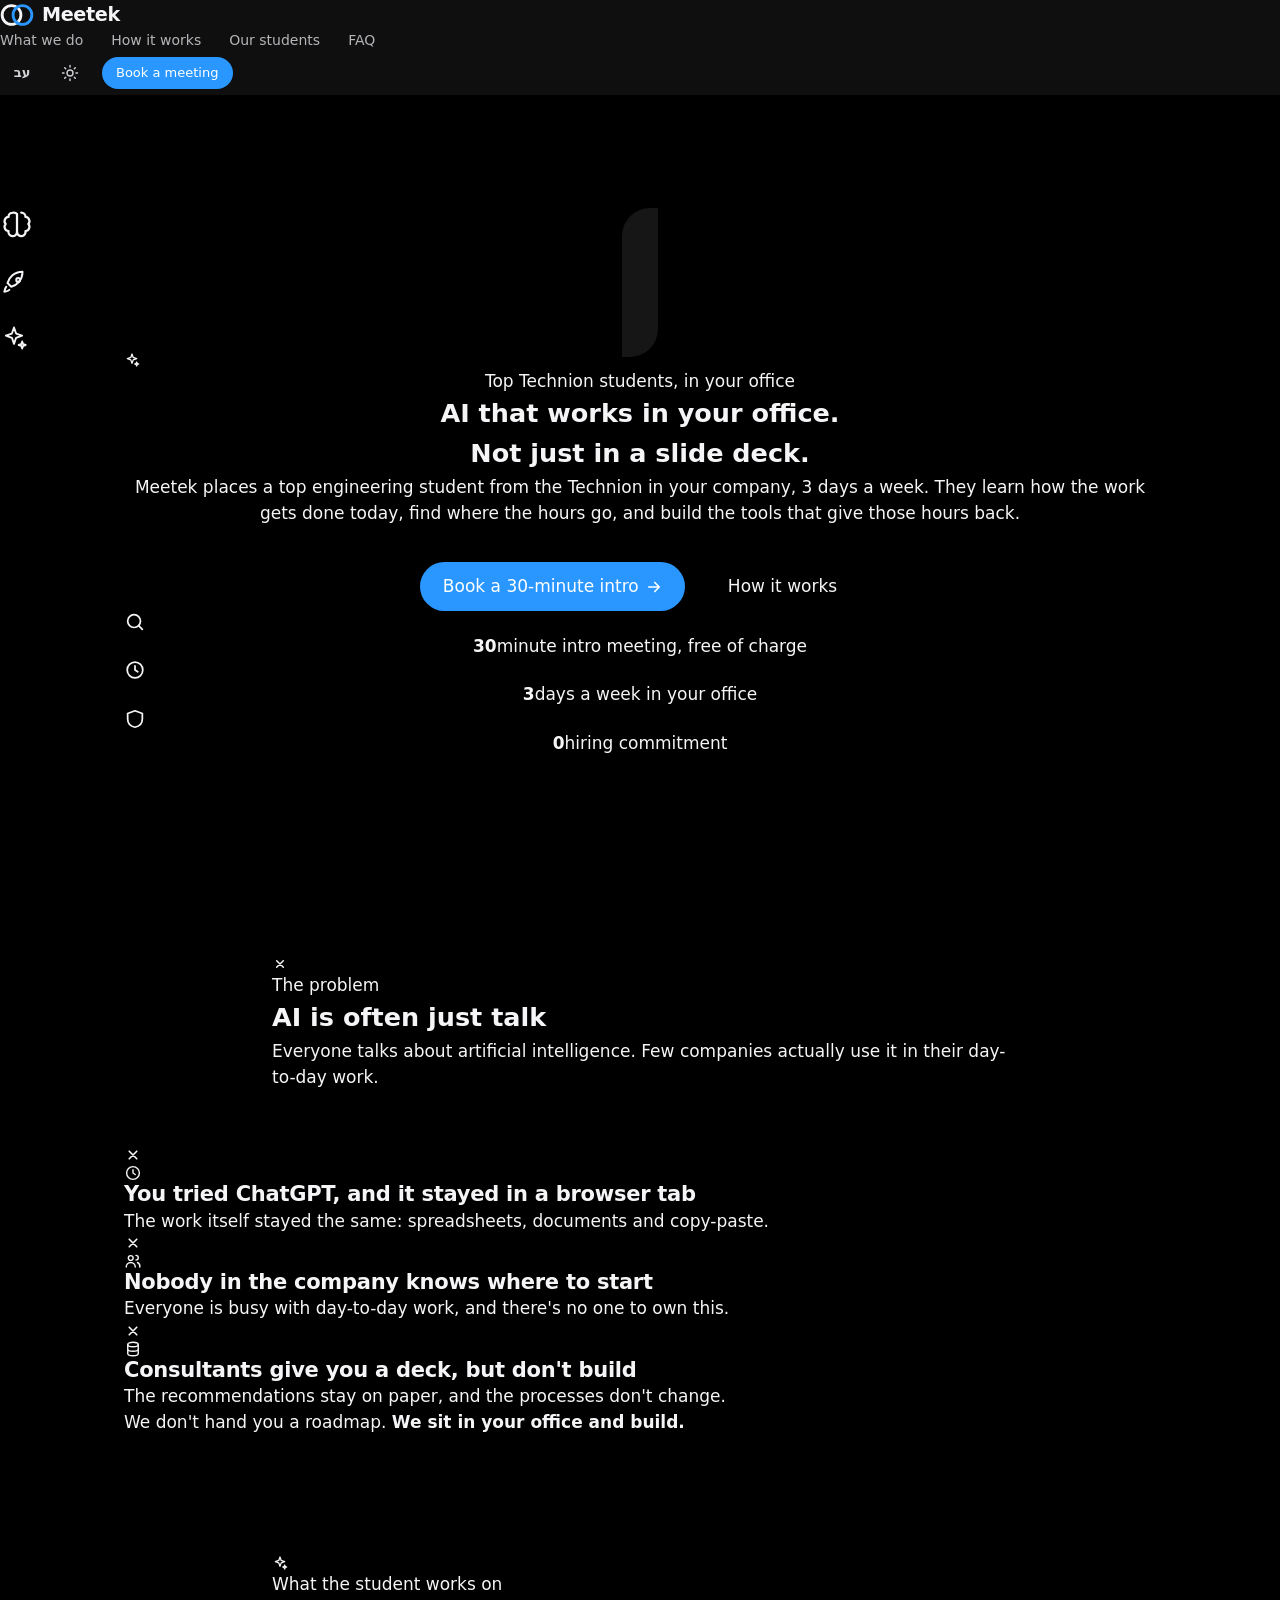
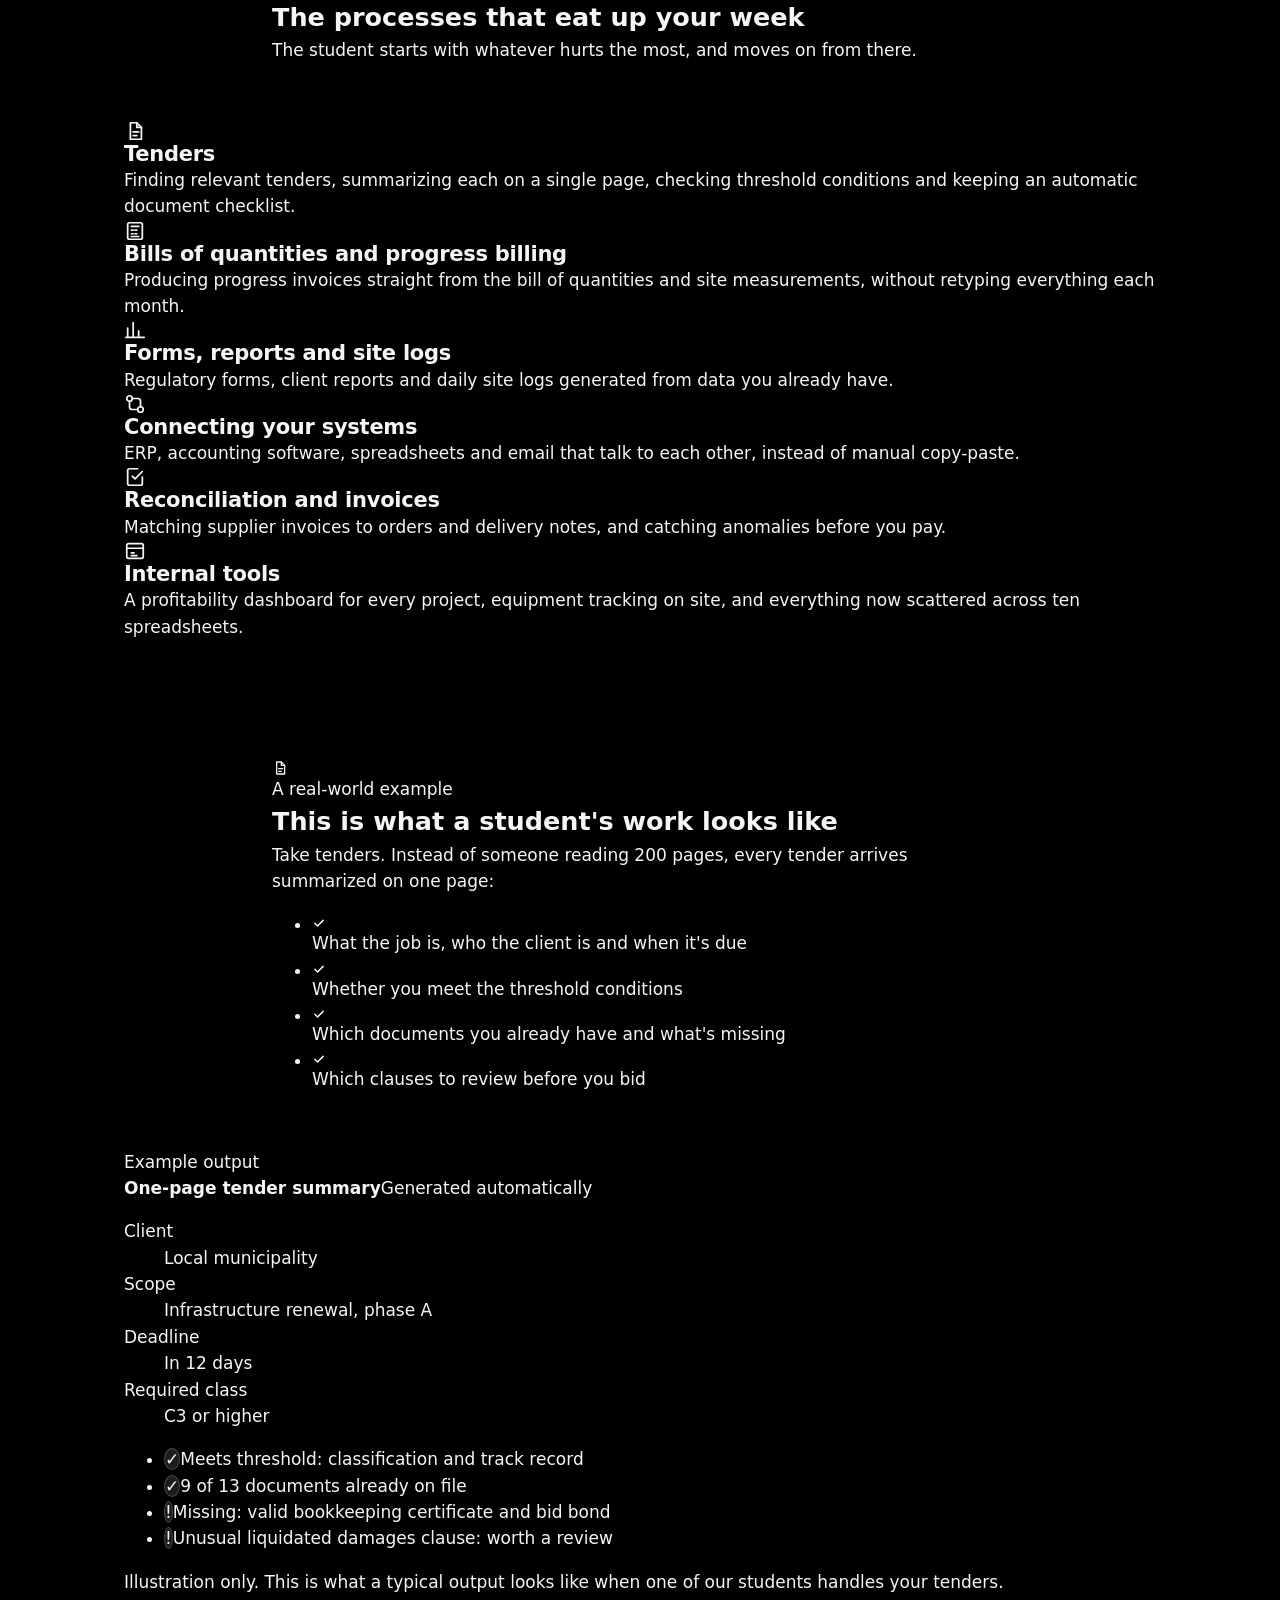
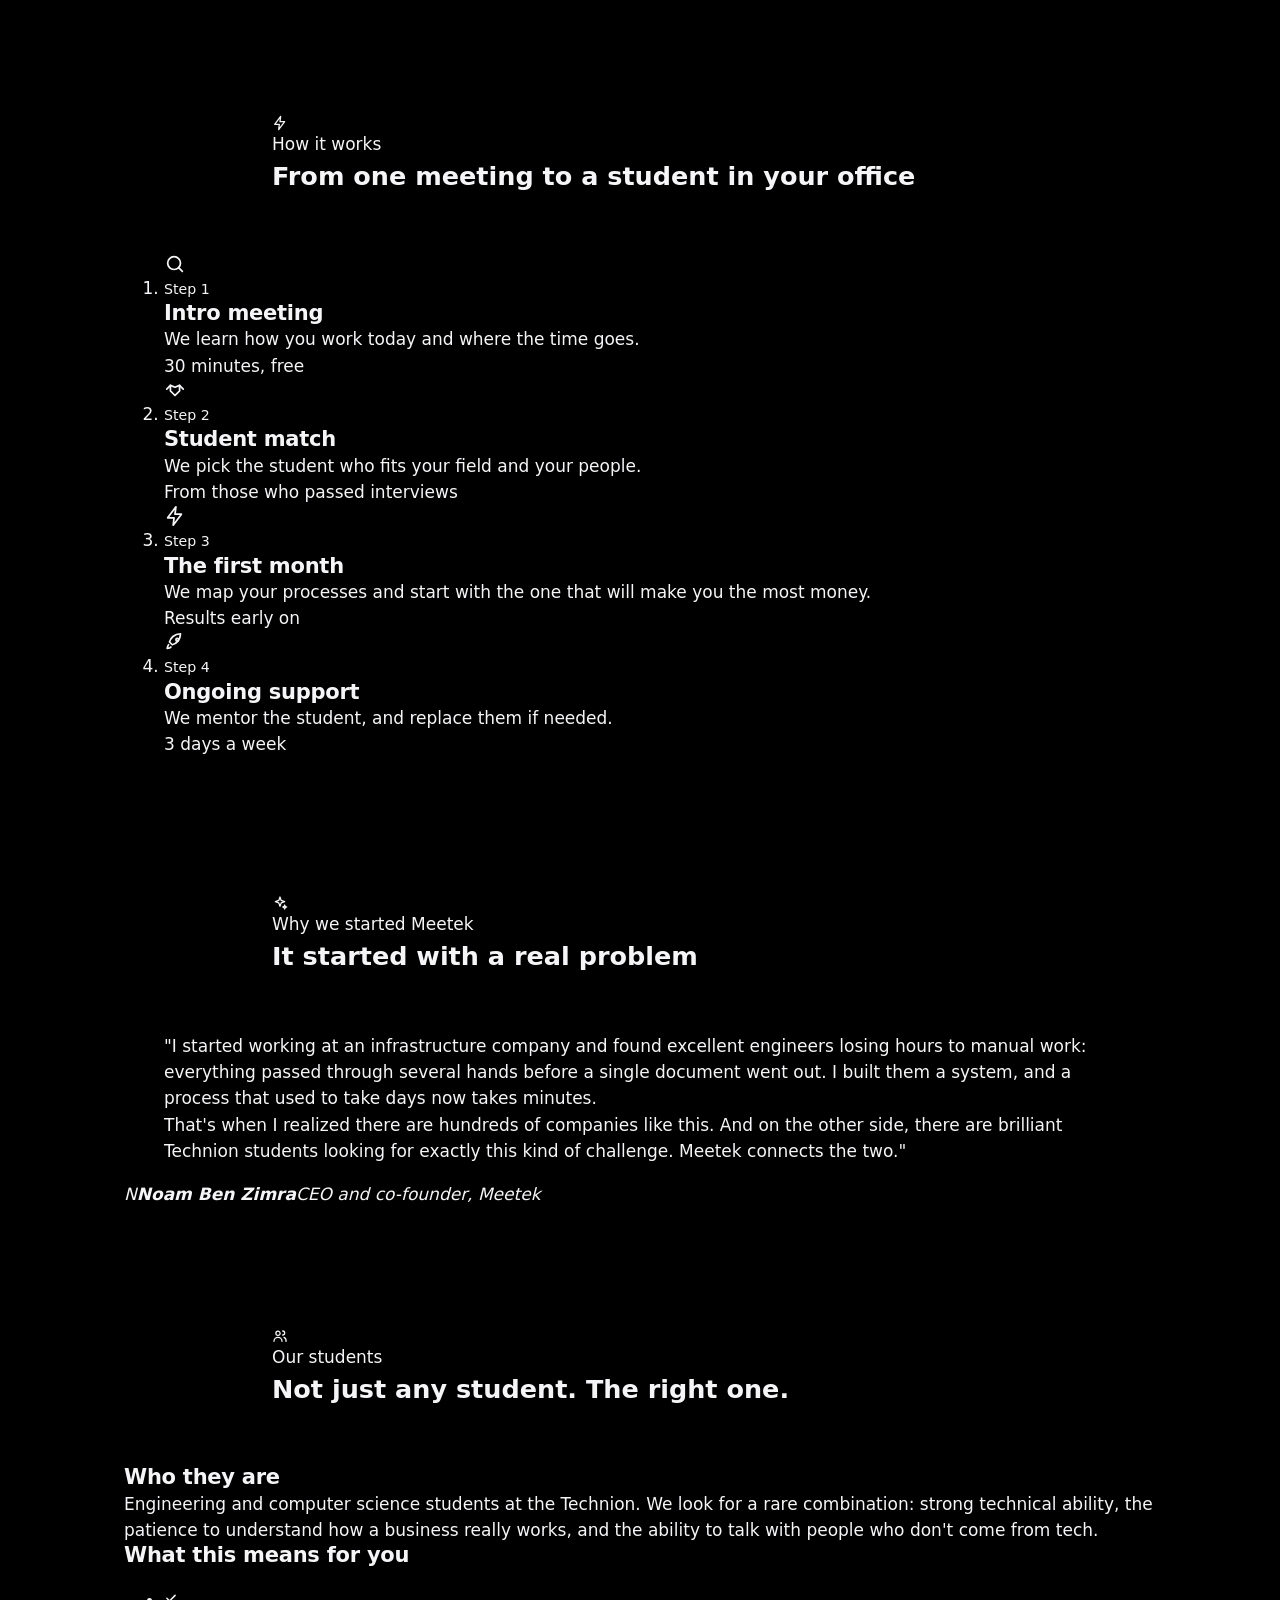
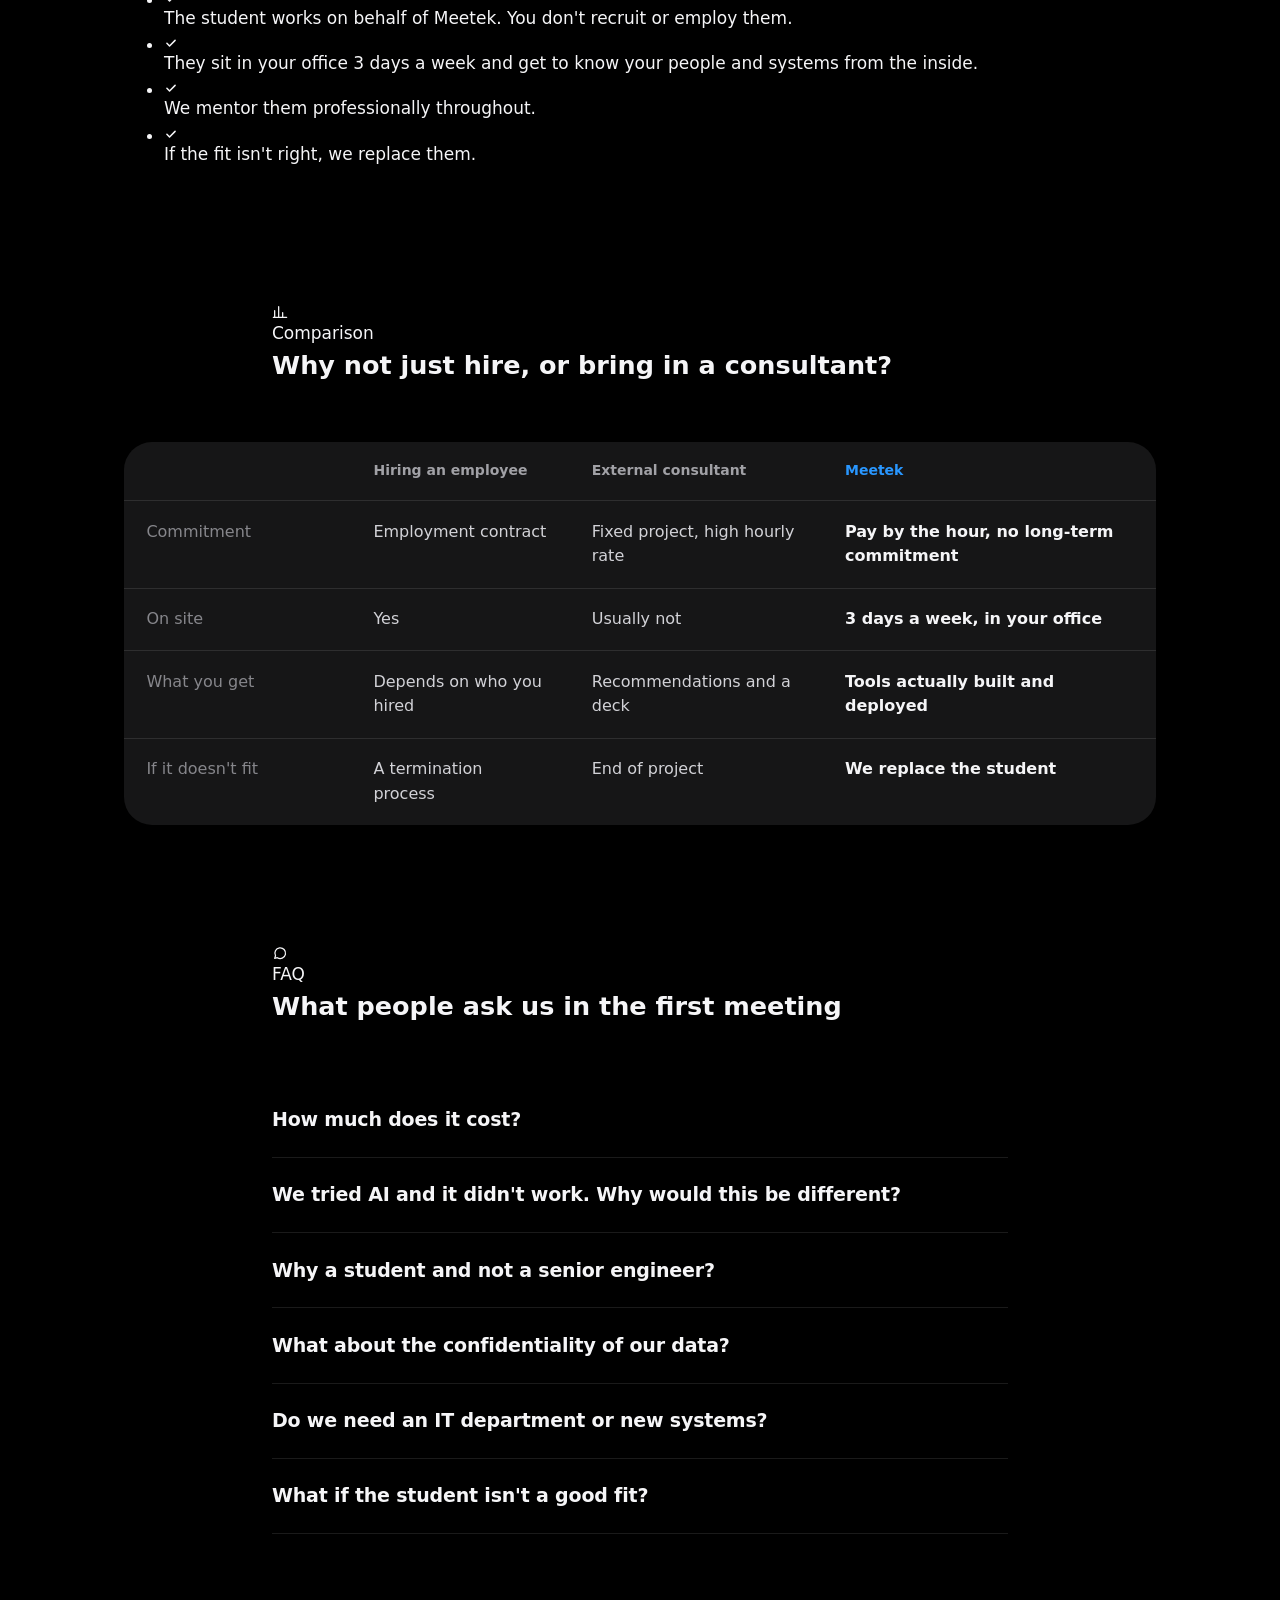
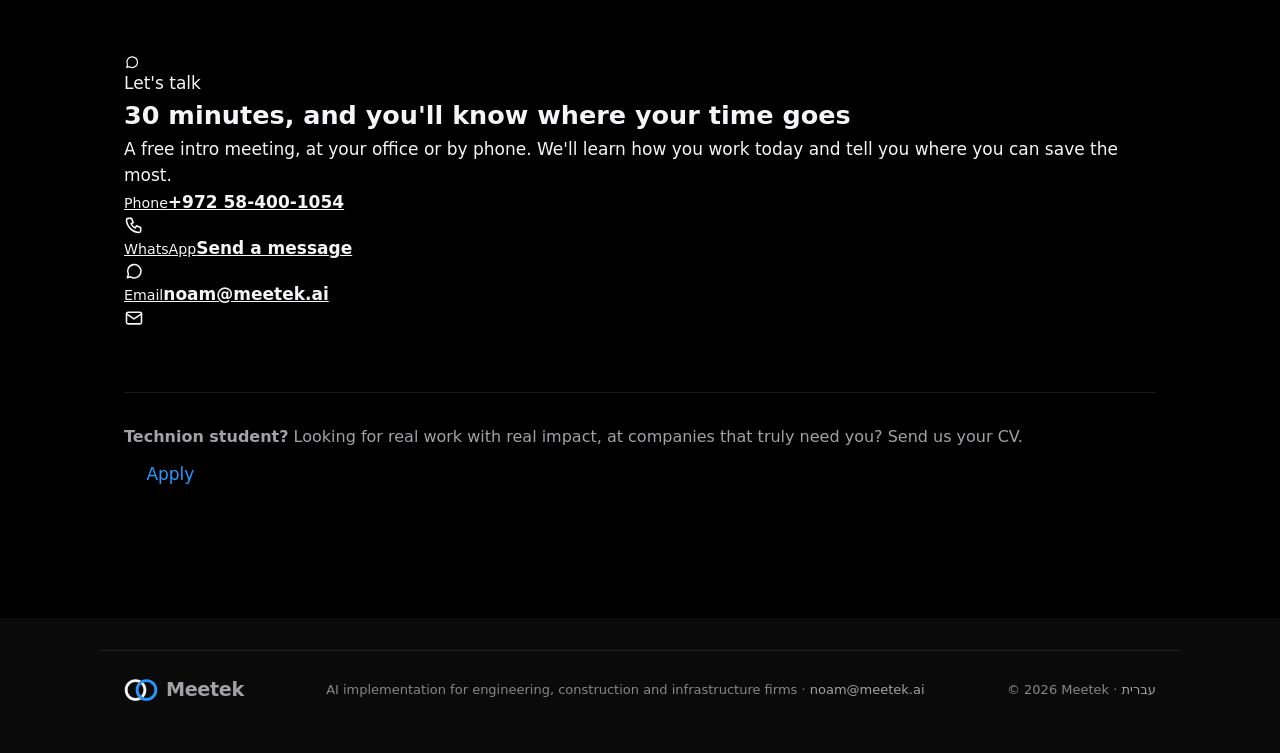
==== commit abc12029: "Soften founder quote: describe the manual work, not 'like the 90s' Co-Authored-By: Claude Opus 5.5 <" ====
--- a/public/en/index.html
+++ b/public/en/index.html
@@ -126,7 +126,7 @@
         <h2>It started with <span class="grad-text">a real problem</span></h2>
       </div>
       <div>
-        <blockquote><p>"I started working at an infrastructure company and found excellent engineers working like it was the 90s: paper, pen, and several rounds between people before a single document goes out. I built them a system, and a process that used to take days now takes minutes.</p><p>That's when I realized there are hundreds of companies like this. And on the other side, there are brilliant Technion students looking for exactly this kind of challenge. Meetek connects the two."</p></blockquote>
+        <blockquote><p>"I started working at an infrastructure company and found excellent engineers losing hours to manual work: everything passed through several hands before a single document went out. I built them a system, and a process that used to take days now takes minutes.</p><p>That's when I realized there are hundreds of companies like this. And on the other side, there are brilliant Technion students looking for exactly this kind of challenge. Meetek connects the two."</p></blockquote>
         <cite><span class="avatar" aria-hidden="true">N</span><span><b>Noam Ben Zimra</b>CEO and co-founder, Meetek</span></cite>
       </div>
     </div>
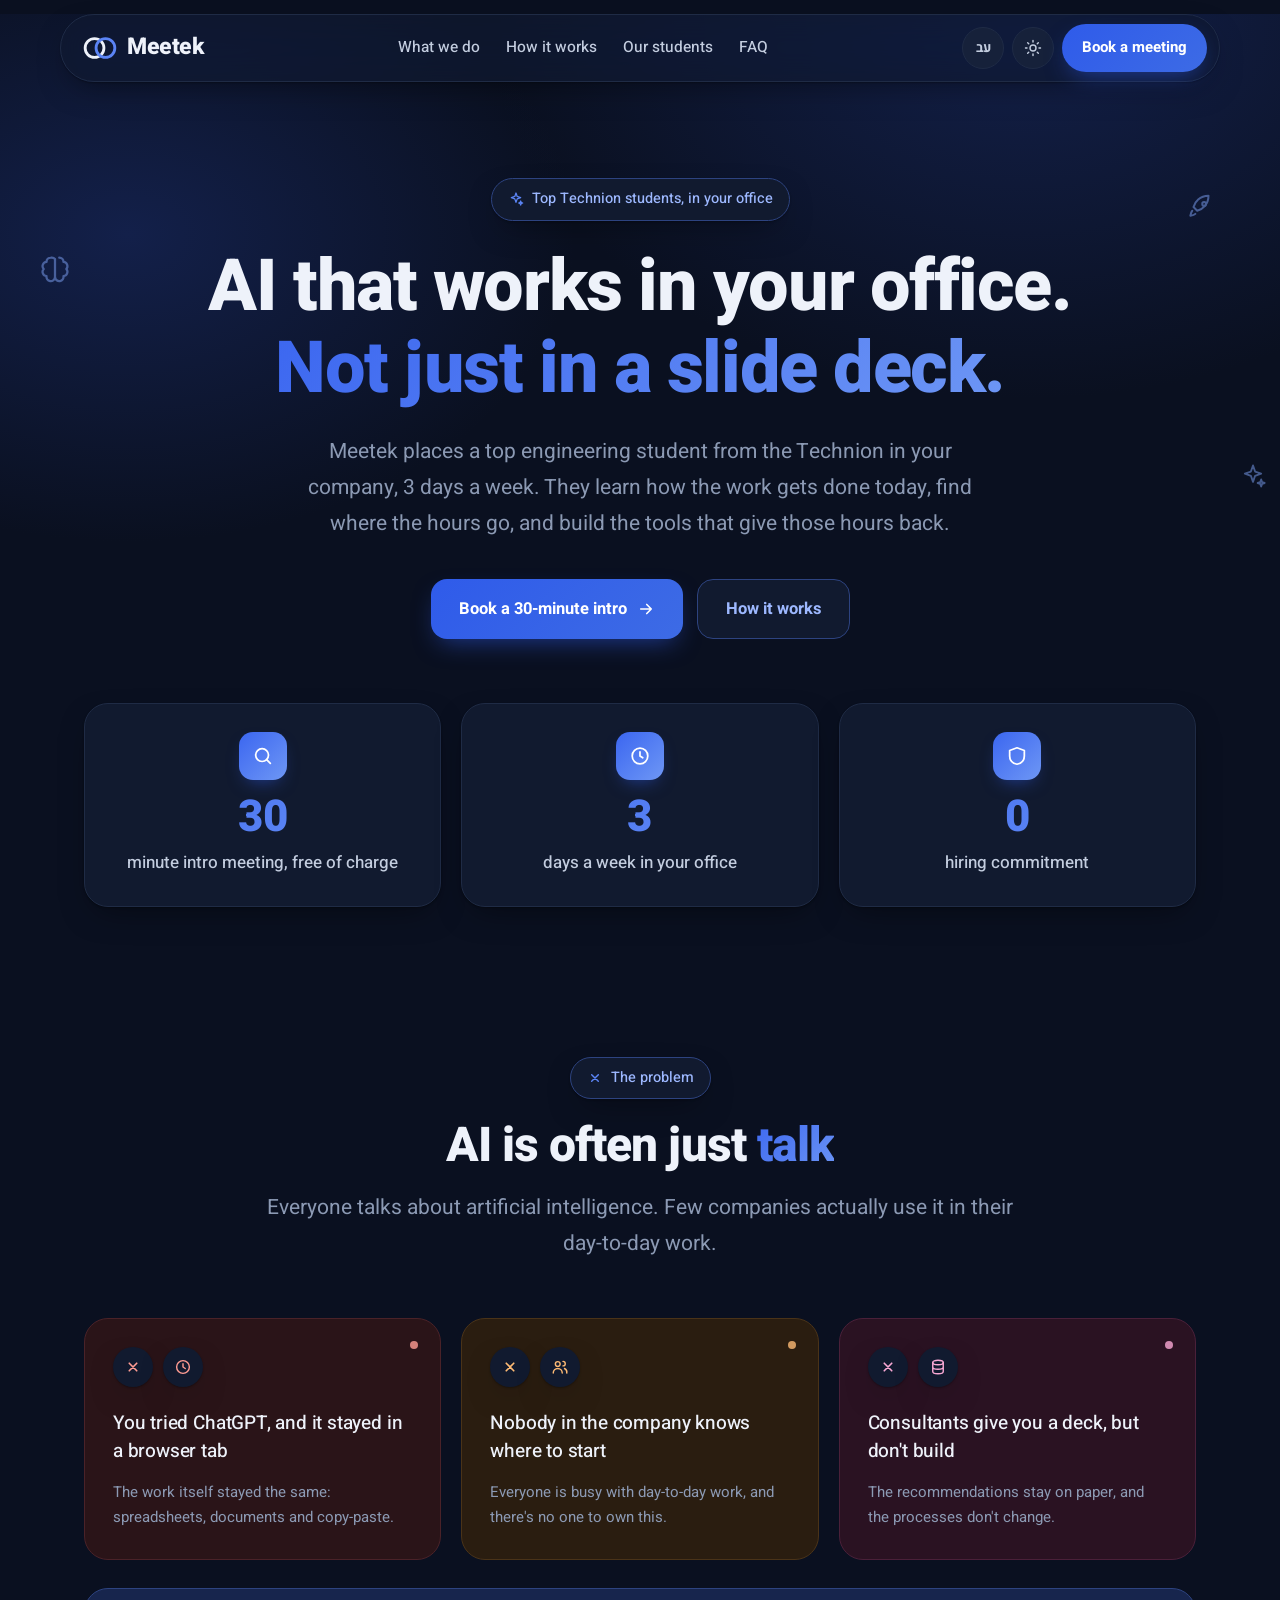
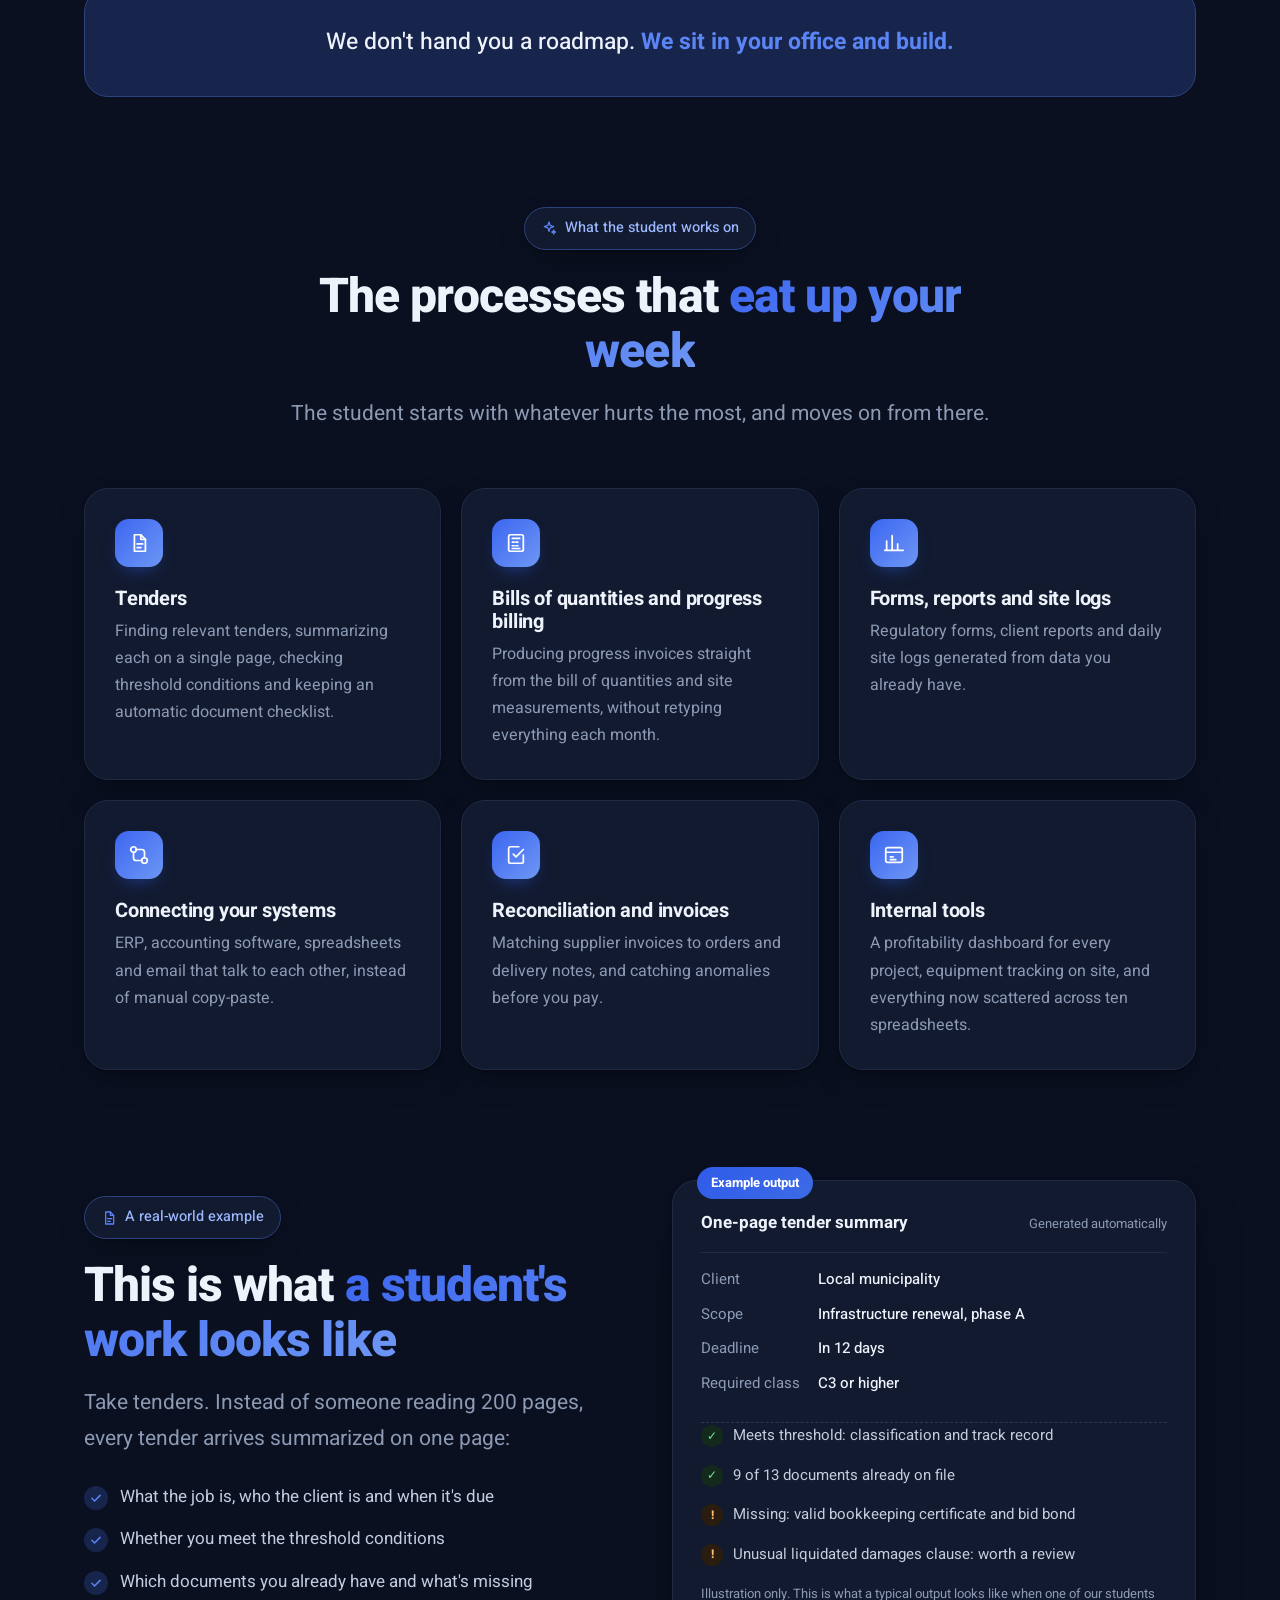
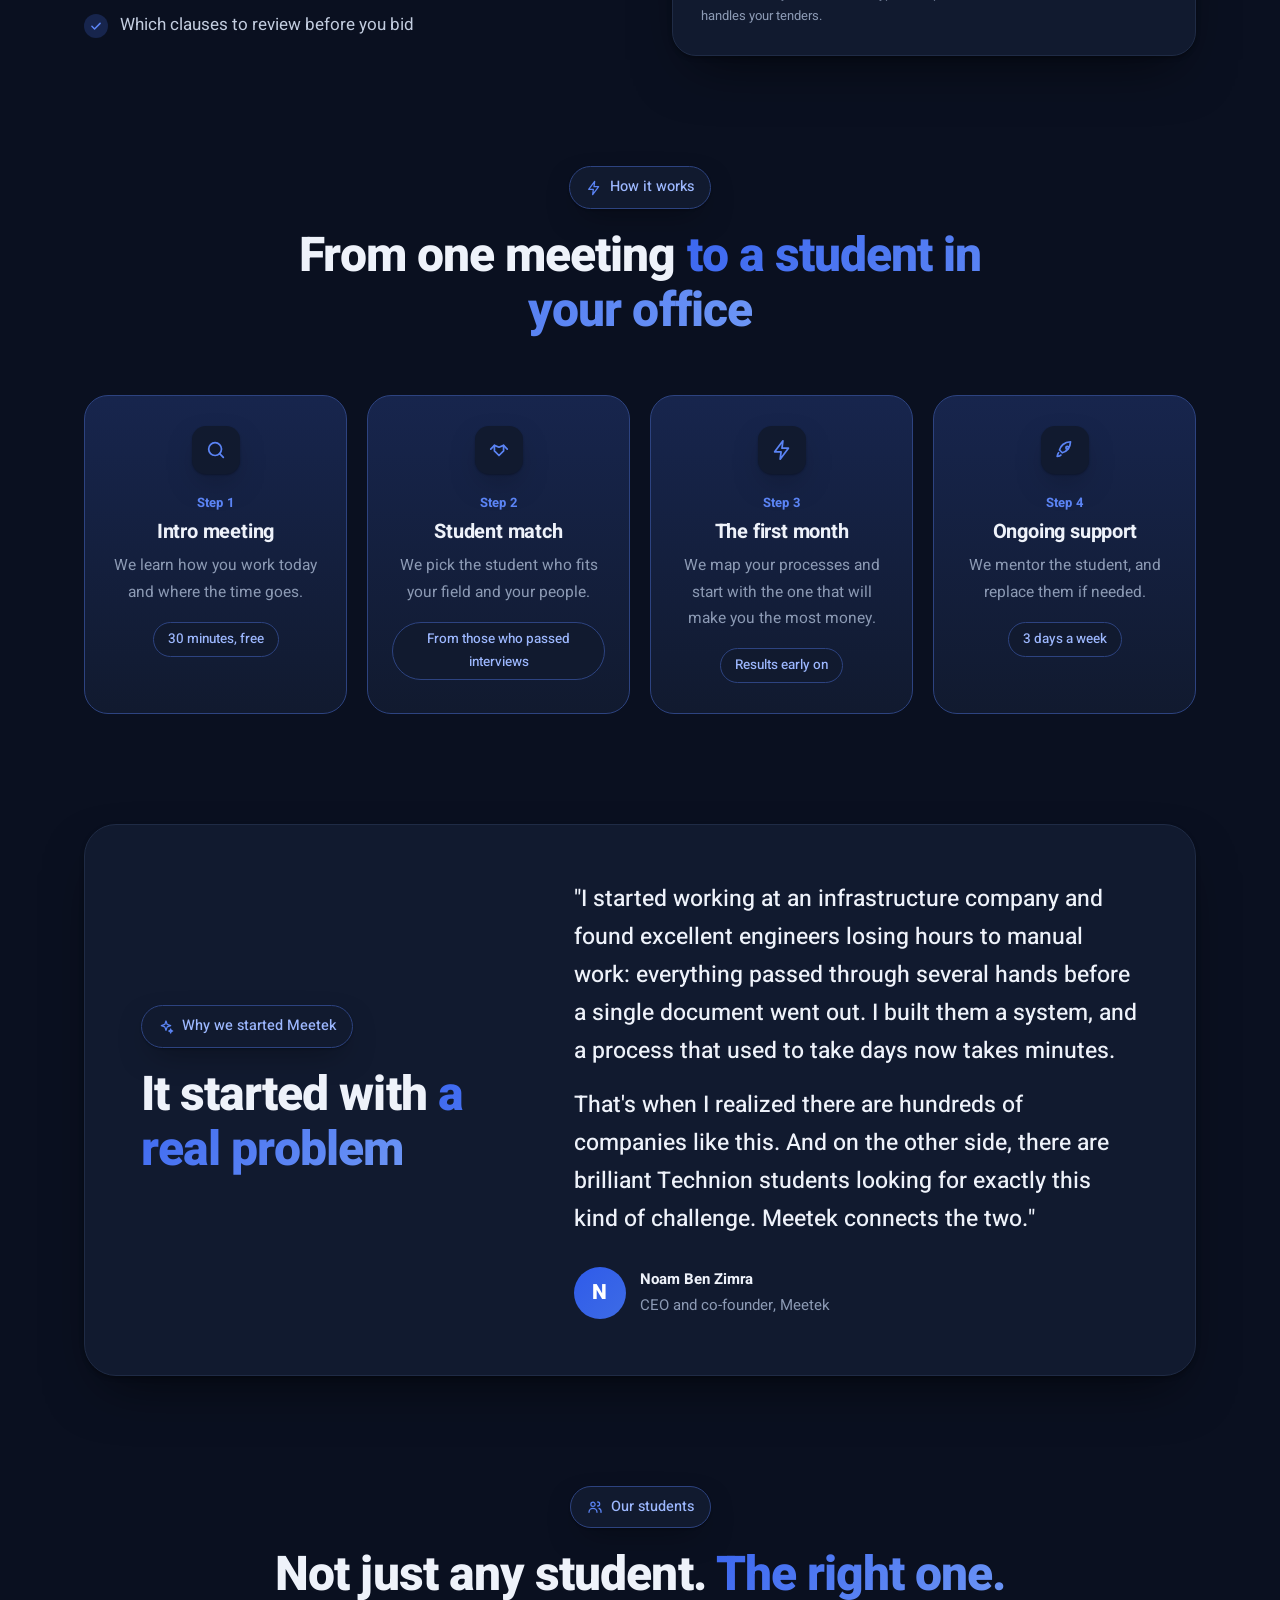
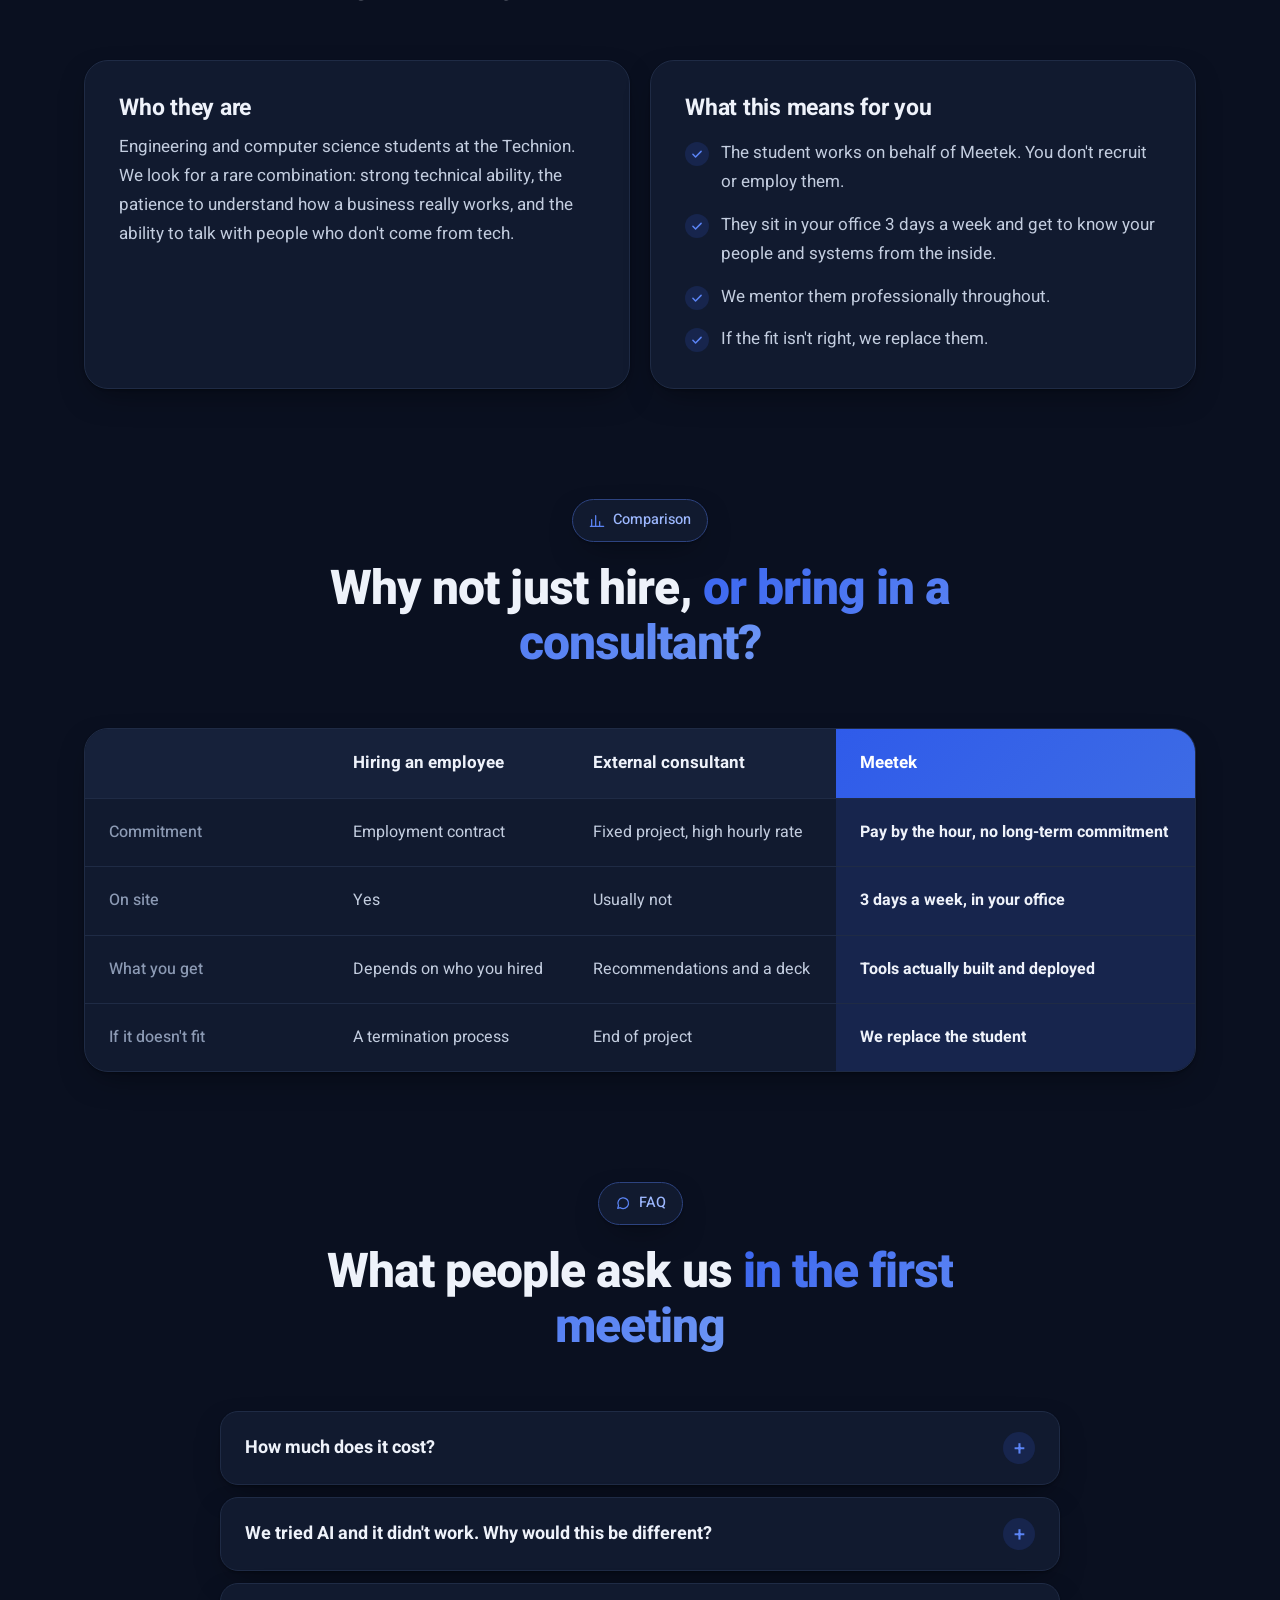
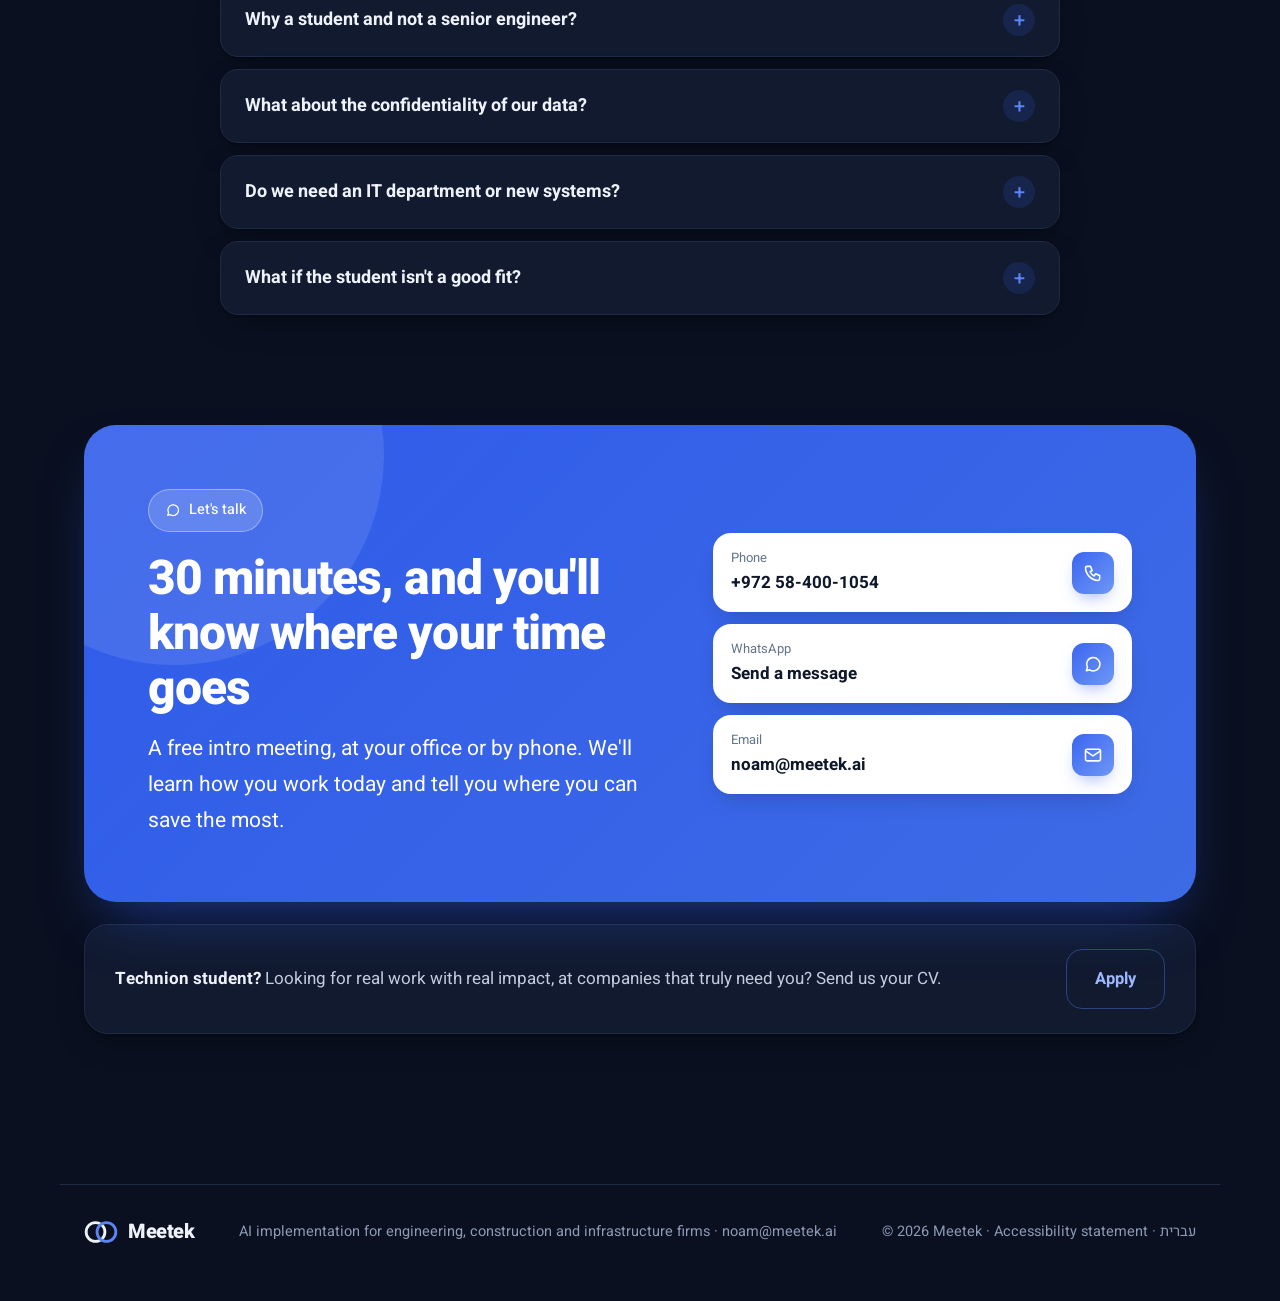
==== commit a118334d: "Accessibility: IS 5568 statement pages (HE/EN), footer link, AA button contrast Co-Authored-By: Clau" ====
--- a/public/en/index.html
+++ b/public/en/index.html
@@ -199,7 +199,7 @@
   <div class="wrap">
     <a class="brand" href="#top" aria-label="Meetek"><svg width="34" height="24" viewBox="0 0 30 22" aria-hidden="true"><circle class="c1" cx="10" cy="11" r="8.6" fill="none" stroke-width="2.6"/><circle class="c2" cx="20" cy="11" r="8.6" fill="none" stroke-width="2.6"/></svg>Meetek</a>
     <span>AI implementation for engineering, construction and infrastructure firms · <a href="mailto:noam@meetek.ai">noam@meetek.ai</a></span>
-    <span>© <span id="y">2026</span> Meetek · <a href="../" lang="he">עברית</a></span>
+    <span>© <span id="y">2026</span> Meetek · <a href="accessibility/">Accessibility statement</a> · <a href="../" lang="he">עברית</a></span>
   </div>
 </footer>
 
--- a/public/styles.css
+++ b/public/styles.css
@@ -1,248 +1,253 @@
-/* Meetek: Apple-style design. System type, restraint, translucent chrome, spring motion. */
 :root{
-  --bg:#FFFFFF; --bg-2:#F5F5F7; --tile:#FFFFFF; --tile-2:#FBFBFD;
-  --ink:#1D1D1F; --ink-2:#424245; --muted:#6E6E73; --faint:#86868B;
-  --line:rgba(0,0,0,.08); --line-2:rgba(0,0,0,.14);
-  --accent:#0071E3; --accent-hover:#0077ED; --accent-ink:#0066CC; --accent-soft:rgba(0,113,227,.08);
-  --ok:#1D8A3E; --warn:#B25000;
-  --chrome:rgba(255,255,255,.72); --chrome-solid:#FFFFFF;
-  --shadow:0 2px 6px rgba(0,0,0,.04),0 12px 40px rgba(0,0,0,.06);
-  --ease:cubic-bezier(.22,1,.36,1);
-  --spring:420ms var(--ease);
-  --r-lg:28px; --r-md:20px; --max:1080px;
-  --font:system-ui,-apple-system,BlinkMacSystemFont,"SF Pro Text","SF Hebrew","Segoe UI","Heebo",Arial,sans-serif;
+  --bg:#F7F9FE; --tint:#E8EFFF; --surface:#FFFFFF; --surface-2:#F3F6FD;
+  --ink:#0F172A; --ink-2:#334155; --muted:#64748B; --line:#E3E9F5; --line-2:#CFD9EE;
+  --blue:#2F5BEA; --blue-2:#5B8DEF; --blue-ink:#2546C4; --blue-soft:#EEF3FF; --blue-line:#C9D7FB;
+  --grad:linear-gradient(135deg,#2F5BEA 0%,#5B8DEF 100%);
+  --grad-strong:linear-gradient(135deg,#2F5BEA 0%,#3D6BE5 100%);
+  --shadow:0 1px 2px rgba(15,23,42,.04),0 12px 32px -12px rgba(47,91,234,.18);
+  --shadow-lg:0 2px 4px rgba(15,23,42,.04),0 24px 56px -20px rgba(47,91,234,.30);
+  --nav-bg:rgba(255,255,255,.72);
+  --red-bg:#FEF0F0; --red-line:#F8CFCF; --red-ink:#B42318;
+  --orange-bg:#FFF5E8; --orange-line:#F8DDB3; --orange-ink:#B54708;
+  --pink-bg:#FDF0F6; --pink-line:#F4CCDD; --pink-ink:#C11574;
+  --ok-bg:#E7F6EC; --ok-ink:#157F3D;
+  --radius:24px; --max:1160px;
+  --font:"Heebo",system-ui,-apple-system,"Segoe UI",Arial,sans-serif;
   color-scheme:light;
 }
 :root[data-theme="dark"]{
-  --bg:#000000; --bg-2:#0A0A0B; --tile:#161617; --tile-2:#1D1D1F;
-  --ink:#F5F5F7; --ink-2:#D2D2D7; --muted:#A1A1A6; --faint:#86868B;
-  --line:rgba(255,255,255,.10); --line-2:rgba(255,255,255,.18);
-  --accent:#2997FF; --accent-hover:#47A6FF; --accent-ink:#2997FF; --accent-soft:rgba(41,151,255,.12);
-  --ok:#30D158; --warn:#FF9F0A;
-  --chrome:rgba(22,22,23,.72); --chrome-solid:#161617;
-  --shadow:0 2px 6px rgba(0,0,0,.4),0 12px 40px rgba(0,0,0,.5);
+  --bg:#0A1020; --tint:#13204A; --surface:#111A2F; --surface-2:#16213A;
+  --ink:#EEF2FA; --ink-2:#C3CDDF; --muted:#8C9AB4; --line:#1F2B45; --line-2:#2A3858;
+  --blue:#5B84F5; --blue-2:#7FA3F7; --blue-ink:#9DB8FF; --blue-soft:#17254D; --blue-line:#2D4380;
+  --grad:linear-gradient(135deg,#3B66F0 0%,#6E97F5 100%);
+  --grad-strong:linear-gradient(135deg,#2F5BEA 0%,#3D6BE5 100%);
+  --shadow:0 1px 2px rgba(0,0,0,.3),0 12px 32px -12px rgba(0,0,0,.5);
+  --shadow-lg:0 2px 4px rgba(0,0,0,.3),0 24px 56px -20px rgba(0,0,0,.6);
+  --nav-bg:rgba(17,26,47,.72);
+  --red-bg:#2A1418; --red-line:#4A2228; --red-ink:#FF9C93;
+  --orange-bg:#2A1D10; --orange-line:#4A3318; --orange-ink:#FDBA74;
+  --pink-bg:#2A1222; --pink-line:#4A2039; --pink-ink:#F9A8D4;
+  --ok-bg:#12291C; --ok-ink:#6EE7A0;
   color-scheme:dark;
 }
 *{box-sizing:border-box}
-html{scroll-behavior:smooth;-webkit-text-size-adjust:100%}
-body{margin:0;background:var(--bg);color:var(--ink);font-family:var(--font);font-size:1.0625rem;line-height:1.55;-webkit-font-smoothing:antialiased;transition:background-color 300ms ease,color 300ms ease}
+html{scroll-behavior:smooth}
+@media (prefers-reduced-motion:reduce){html{scroll-behavior:auto}*{animation:none!important;transition:none!important}}
+body{margin:0;background:var(--bg);color:var(--ink);font-family:var(--font);font-size:17px;line-height:1.7;-webkit-font-smoothing:antialiased;transition:background .3s,color .3s;position:relative}
 a{color:inherit}
 svg{display:block}
-button{font:inherit;color:inherit}
+button{font-family:inherit}
+[id]{scroll-margin-top:110px}
+.wrap{max-width:var(--max);margin:0 auto;padding:0 24px}
+@media (max-width:600px){.wrap{padding:0 16px}}
+h1,h2,h3{font-weight:800;line-height:1.15;margin:0;letter-spacing:-.02em}
+h1{font-size:clamp(40px,6vw,72px)}
+h2{font-size:clamp(30px,4vw,48px)}
+h3{font-size:20px;font-weight:700;letter-spacing:-.01em}
 p{margin:0}
-[id]{scroll-margin-top:72px}
-.wrap{max-width:var(--max);margin:0 auto;padding:0 1.5rem}
-@media (max-width:600px){.wrap{padding:0 1rem}}
-.skip{position:absolute;top:-60px;inset-inline-start:8px;background:var(--accent);color:#fff;padding:8px 14px;border-radius:10px;z-index:100;text-decoration:none}
+.grad-text{background:var(--grad);-webkit-background-clip:text;background-clip:text;color:transparent}
+.lead{font-size:clamp(18px,1.7vw,21px);color:var(--muted)}
+.center{text-align:center}
+.badge{display:inline-flex;align-items:center;gap:8px;padding:8px 16px;border-radius:999px;background:var(--surface);border:1px solid var(--blue-line);color:var(--blue-ink);font-size:14.5px;font-weight:500;box-shadow:var(--shadow)}
+.badge svg{color:var(--blue)}
+.btn{display:inline-flex;align-items:center;justify-content:center;gap:10px;padding:15px 28px;border-radius:16px;font-weight:700;font-size:16.5px;text-decoration:none;transition:transform .2s,box-shadow .2s,background .2s,border-color .2s;border:0;cursor:pointer}
+.btn:hover{transform:translateY(-2px)}
+.btn-primary{background:var(--grad-strong);color:#fff;box-shadow:0 10px 24px -8px rgba(47,91,234,.55)}
+.btn-primary:hover{box-shadow:0 14px 30px -8px rgba(47,91,234,.65)}
+.btn-ghost{background:var(--surface);color:var(--blue-ink);border:1.5px solid var(--blue-line)}
+.btn-ghost:hover{border-color:var(--blue)}
+[dir=rtl] .btn .arrow{transform:scaleX(-1)}
+a:focus-visible,.btn:focus-visible,button:focus-visible,summary:focus-visible{outline:2px solid var(--blue);outline-offset:3px}
+.skip{position:absolute;top:-60px;inset-inline-start:8px;background:var(--blue);color:#fff;padding:8px 14px;border-radius:10px;z-index:100;text-decoration:none}
 .skip:focus{top:8px}
 .sr-only{position:absolute;width:1px;height:1px;overflow:hidden;clip:rect(0 0 0 0);white-space:nowrap}
-:focus-visible{outline:2px solid var(--accent);outline-offset:3px;border-radius:6px}
-
-/* typography: size-specific tracking and leading */
-h1,h2,h3{margin:0;font-weight:700;color:var(--ink)}
-.display{font-size:clamp(2.6rem,7vw,5.25rem);line-height:1.04;letter-spacing:-.03em}
-.title{font-size:clamp(2rem,4.6vw,3.5rem);line-height:1.08;letter-spacing:-.025em}
-h3{font-size:1.3125rem;line-height:1.2;letter-spacing:-.012em;font-weight:600}
-.second{color:var(--faint)}
-.eyebrow{font-size:1.0625rem;font-weight:600;color:var(--accent-ink);letter-spacing:-.01em;margin-bottom:.6rem;display:block}
-.lede{font-size:clamp(1.125rem,1.9vw,1.4rem);line-height:1.42;color:var(--muted);letter-spacing:-.01em}
-.lede b{color:var(--ink);font-weight:600}
-
-/* buttons: feedback on press, instant */
-.btn{display:inline-flex;align-items:center;justify-content:center;gap:.4rem;min-height:44px;padding:.7rem 1.4rem;border-radius:999px;font-size:1.0625rem;font-weight:500;text-decoration:none;border:0;cursor:pointer;transition:background-color 200ms ease,transform 100ms ease-out;-webkit-tap-highlight-color:transparent;touch-action:manipulation}
-.btn:active,.link:active{transform:scale(.97)}
-.btn-primary{background:var(--accent);color:#fff}
-.btn-primary:hover{background:var(--accent-hover)}
-.btn-quiet{background:var(--accent-soft);color:var(--accent-ink)}
-.link{display:inline-flex;align-items:center;gap:.15rem;color:var(--accent-ink);text-decoration:none;font-size:1.0625rem;min-height:44px;transition:transform 100ms ease-out}
-.link:hover{text-decoration:underline;text-underline-offset:.2em}
-.chev{display:inline-block;font-size:1.15em;line-height:1}
-[dir=rtl] .chev{transform:scaleX(-1)}
-
-/* translucent nav with scroll-edge effect (no hard divider) */
-.nav{position:sticky;top:0;z-index:50;background:var(--chrome);-webkit-backdrop-filter:saturate(180%) blur(20px);backdrop-filter:saturate(180%) blur(20px)}
-.nav::after{content:"";position:absolute;inset-inline:0;bottom:-12px;height:12px;pointer-events:none;background:linear-gradient(var(--chrome),transparent);opacity:0;transition:opacity 300ms ease}
-.nav.scrolled::after{opacity:1}
-.nav-in{height:52px;display:flex;align-items:center;justify-content:space-between;gap:1rem}
-.brand{display:flex;align-items:center;gap:.5rem;text-decoration:none;font-weight:700;font-size:1.2rem;letter-spacing:-.02em;direction:ltr}
-.brand .c1{stroke:var(--ink)} .brand .c2{stroke:var(--accent)}
-.nav-links{display:flex;gap:1.75rem;font-size:.875rem}
-.nav-links a{text-decoration:none;color:var(--ink-2);opacity:.85;transition:opacity 150ms ease}
-.nav-links a:hover{opacity:1}
-.nav-end{display:flex;align-items:center;gap:.25rem}
-.icon-btn{min-width:44px;height:44px;display:grid;place-items:center;border:0;background:transparent;border-radius:999px;color:var(--ink-2);cursor:pointer;font-size:.8125rem;font-weight:600;text-decoration:none;transition:background-color 150ms ease,transform 100ms ease-out}
-.icon-btn:hover{background:var(--accent-soft)}
-.icon-btn:active{transform:scale(.92)}
+
+/* page tint */
+.page-bg{position:absolute;inset:0 0 auto 0;height:1100px;background:radial-gradient(60% 50% at 80% 0%,var(--tint) 0%,transparent 70%),radial-gradient(50% 40% at 10% 20%,var(--tint) 0%,transparent 70%);pointer-events:none;z-index:0}
+main,header,footer{position:relative;z-index:1}
+
+/* floating nav */
+header.site{position:sticky;top:14px;z-index:50;padding:0 24px}
+.nav{max-width:var(--max);margin:14px auto 0;height:68px;display:flex;align-items:center;justify-content:space-between;gap:16px;padding:0 12px;padding-inline-start:22px;background:var(--nav-bg);backdrop-filter:saturate(1.6) blur(18px);-webkit-backdrop-filter:saturate(1.6) blur(18px);border:1px solid var(--line);border-radius:999px;box-shadow:var(--shadow)}
+@media (max-width:600px){header.site{padding:0 12px}.nav{padding-inline-start:16px}}
+.brand{display:flex;align-items:center;gap:10px;text-decoration:none;font-size:23px;font-weight:800;letter-spacing:-.02em;direction:ltr;color:var(--ink)}
+.brand .c1{stroke:var(--ink)} .brand .c2{stroke:var(--blue)}
+.nav-links{display:flex;gap:26px;font-size:15.5px;font-weight:500}
+.nav-links a{text-decoration:none;color:var(--ink-2)}
+.nav-links a:hover{color:var(--blue)}
+.nav-end{display:flex;align-items:center;gap:8px}
+.icon-btn{width:42px;height:42px;border-radius:50%;display:grid;place-items:center;background:var(--surface-2);border:1px solid var(--line);color:var(--ink-2);text-decoration:none;font-size:13.5px;font-weight:700;cursor:pointer;padding:0}
+.icon-btn:hover{color:var(--blue);border-color:var(--blue-line)}
 .theme .sun{display:none}
-[data-theme="dark"] .theme .moon{display:none}[data-theme="dark"] .theme .sun{display:block}
-.nav .btn{min-height:32px;padding:.35rem .9rem;font-size:.8125rem;margin-inline-start:.35rem}
-@media (max-width:860px){.nav-links{display:none}}
+[data-theme="dark"] .theme .moon{display:none} [data-theme="dark"] .theme .sun{display:block}
+.nav .btn{padding:11px 20px;font-size:15px;border-radius:999px}
+@media (max-width:960px){.nav-links{display:none}}
+@media (max-width:420px){.nav .btn{display:none}}
+
+/* hero */
+.hero{padding:96px 0 40px;position:relative}
+.hero h1{margin:26px auto 22px;max-width:920px}
+.hero .lead{max-width:680px;margin:0 auto}
+.hero-ctas{display:flex;flex-wrap:wrap;justify-content:center;gap:14px;margin-top:38px}
+.float-ic{position:absolute;color:var(--blue-2);opacity:.5}
+.float-ic.a{top:170px;inset-inline-start:3%}
+.float-ic.b{top:110px;inset-inline-end:5%}
+.float-ic.c{top:380px;inset-inline-end:1%}
+@media (max-width:800px){.float-ic{display:none}.hero{padding:64px 0 24px}}
+
+/* stats */
+.stats{display:grid;grid-template-columns:repeat(3,1fr);gap:20px;margin-top:64px}
+.stat{background:var(--surface);border:1px solid var(--line);border-radius:var(--radius);padding:28px 22px;text-align:center;box-shadow:var(--shadow)}
+.stat .ic{margin:0 auto 14px}
+.stat b{display:block;font-size:44px;font-weight:800;line-height:1.1;background:var(--grad);-webkit-background-clip:text;background-clip:text;color:transparent;direction:ltr}
+.stat span{display:block;margin-top:6px;font-weight:500;color:var(--ink-2)}
+@media (max-width:700px){.stats{grid-template-columns:1fr}}
+.ic{width:48px;height:48px;border-radius:14px;background:var(--grad);color:#fff;display:grid;place-items:center;box-shadow:0 8px 18px -8px rgba(47,91,234,.6)}
 
 /* sections */
-section{padding:7.5rem 0}
-.alt{background:var(--bg-2)}
-@media (max-width:760px){section{padding:5rem 0}}
-.center{text-align:center}
-.head{max-width:46rem;margin:0 auto 3.5rem}
-.head .lede{margin-top:1.1rem}
-
-/* hero */
-.hero{padding:7rem 0 5rem;text-align:center}
-.hero .lede{max-width:40rem;margin:1.5rem auto 0}
-.hero-ctas{display:flex;flex-wrap:wrap;align-items:center;justify-content:center;gap:1.25rem;margin-top:2.25rem}
-@media (max-width:760px){.hero{padding:4.5rem 0 3.5rem}}
-
-/* facts */
-.facts{display:grid;grid-template-columns:repeat(3,1fr);border-top:1px solid var(--line);margin-top:4.5rem}
-.fact{padding:2rem 1rem 0;text-align:center}
-.fact b{display:block;font-size:clamp(2.5rem,5vw,3.5rem);font-weight:700;letter-spacing:-.03em;line-height:1;direction:ltr}
-.fact span{display:block;margin-top:.6rem;color:var(--muted);font-size:1rem;line-height:1.4}
-@media (max-width:640px){.facts{grid-template-columns:1fr}.fact{padding:1.5rem 0 0}}
-
-/* before / after segmented control */
-.seg-wrap{text-align:center}
-.seg{position:relative;display:inline-grid;grid-template-columns:1fr 1fr;padding:3px;border-radius:999px;background:var(--tile-2);border:1px solid var(--line);margin:0 auto 2.5rem}
-.seg button{position:relative;z-index:1;min-height:40px;min-width:9rem;padding:.4rem 1.2rem;border:0;background:transparent;border-radius:999px;font-size:.9375rem;font-weight:600;color:var(--muted);cursor:pointer;transition:color 250ms ease;-webkit-tap-highlight-color:transparent}
-.seg button[aria-selected="true"]{color:var(--ink)}
-.seg .thumb{position:absolute;top:3px;bottom:3px;inset-inline-start:3px;width:calc(50% - 3px);border-radius:999px;background:var(--tile);box-shadow:0 1px 2px rgba(0,0,0,.08),0 4px 14px rgba(0,0,0,.08);transition:transform var(--spring)}
-:root[data-theme="dark"] .seg .thumb{background:#3A3A3C}
-[dir=ltr] .seg[data-state="after"] .thumb{transform:translateX(100%)}
-[dir=rtl] .seg[data-state="after"] .thumb{transform:translateX(-100%)}
-@media (max-width:420px){.seg button{min-width:7.5rem}}
-.compare-card{max-width:44rem;margin:0 auto;background:var(--tile);border-radius:var(--r-lg);padding:1.25rem 2.25rem;box-shadow:var(--shadow);text-align:start}
-.steps-list{list-style:none;margin:0;padding:0}
-.steps-list li{display:flex;align-items:flex-start;gap:1rem;padding:1.05rem 0;border-bottom:1px solid var(--line)}
-.steps-list li:last-child{border-bottom:0}
-.steps-list .t{flex:0 0 auto;margin-inline-start:auto;color:var(--faint);font-size:.9375rem;white-space:nowrap}
-.mark{flex:0 0 26px;height:26px;border-radius:50%;display:grid;place-items:center;font-size:.8rem;font-weight:700}
-.panel-before .mark{background:rgba(255,159,10,.14);color:var(--warn)}
-.panel-after .mark{background:rgba(48,209,88,.14);color:var(--ok)}
-.panel[hidden]{display:none}
-.panel{animation:materialize 380ms var(--ease)}
-@keyframes materialize{from{opacity:0;transform:translateY(6px);filter:blur(4px)}to{opacity:1;transform:none;filter:none}}
-.compare-foot{margin-top:1.25rem;color:var(--faint);font-size:.875rem;text-align:center}
-@media (max-width:600px){.compare-card{padding:.75rem 1.25rem}.steps-list .t{display:none}}
-
-/* problem tiles */
-.trio{display:grid;grid-template-columns:repeat(3,1fr);gap:1.25rem}
-.tile{background:var(--tile);border-radius:var(--r-lg);padding:2.25rem 2rem;box-shadow:var(--shadow)}
-.alt .tile{box-shadow:none}
-.tile .num{font-size:.9375rem;font-weight:600;color:var(--faint);margin-bottom:1.6rem;display:block}
-.tile h3{margin-bottom:.6rem}
-.tile p{color:var(--muted)}
-@media (max-width:860px){.trio{grid-template-columns:1fr}}
-.statement{max-width:44rem;margin:4rem auto 0;text-align:center}
-
-/* bento */
-.bento{display:grid;grid-template-columns:repeat(6,1fr);gap:1.25rem}
-.b{background:var(--tile);border-radius:var(--r-lg);padding:2.25rem;overflow:hidden;position:relative}
-.b.w6{grid-column:span 6} .b.w3{grid-column:span 3} .b.w2{grid-column:span 2}
-.b .ic{width:44px;height:44px;border-radius:12px;display:grid;place-items:center;background:var(--accent-soft);color:var(--accent);margin-bottom:1.5rem}
-.b h3{margin-bottom:.5rem}
-.b p{color:var(--muted)}
-.b-feature{display:grid;grid-template-columns:1fr 1fr;gap:2.5rem;align-items:center}
-.b-feature .title{font-size:clamp(1.75rem,3vw,2.5rem)}
-.b-feature .lede{margin-top:1rem}
-@media (max-width:960px){.b.w2{grid-column:span 3}.b-feature{grid-template-columns:1fr}}
-@media (max-width:640px){.bento{grid-template-columns:1fr}.b.w6,.b.w3,.b.w2{grid-column:span 1}.b{padding:1.75rem}}
-
-/* sample document */
-.doc{background:var(--bg);border:1px solid var(--line);border-radius:var(--r-md);padding:1.5rem;font-size:.9375rem}
-:root[data-theme="dark"] .doc{background:#0A0A0B}
-.doc-head{display:flex;justify-content:space-between;align-items:baseline;gap:1rem;padding-bottom:.9rem;border-bottom:1px solid var(--line);margin-bottom:.9rem}
-.doc-head strong{font-size:1rem;font-weight:600}
-.doc-head span{font-size:.8125rem;color:var(--faint)}
-.doc dl{margin:0;display:grid;grid-template-columns:auto 1fr;gap:.45rem 1.1rem}
-.doc dt{color:var(--faint)} .doc dd{margin:0;font-weight:500}
-.doc ul{list-style:none;margin:1rem 0 0;padding:1rem 0 0;border-top:1px solid var(--line);display:grid;gap:.55rem}
-.doc li{display:flex;gap:.6rem;align-items:flex-start}
-.doc .ok{color:var(--ok);font-weight:700} .doc .warn{color:var(--warn);font-weight:700}
-.doc-foot{margin-top:.9rem;font-size:.8125rem;color:var(--faint)}
-
-/* how it works */
-.flow{list-style:none;margin:0;padding:0;display:grid;grid-template-columns:repeat(4,1fr);gap:2rem}
-.flow li{border-top:2px solid var(--line-2);padding-top:1.5rem}
-.flow li:first-child{border-top-color:var(--accent)}
-.flow .n{display:block;font-size:.875rem;font-weight:600;color:var(--accent-ink);margin-bottom:.75rem}
-.flow h3{margin-bottom:.5rem}
-.flow p{color:var(--muted);font-size:1rem}
-.flow .meta{display:block;margin-top:.75rem;color:var(--faint);font-size:.875rem}
-@media (max-width:900px){.flow{grid-template-columns:1fr 1fr;gap:2.5rem 2rem}}
-@media (max-width:560px){.flow{grid-template-columns:1fr}}
-
-/* quote */
-.quote{max-width:52rem;margin:0 auto;text-align:center}
-.quote blockquote{margin:0;font-size:clamp(1.5rem,3.1vw,2.25rem);line-height:1.3;letter-spacing:-.02em;font-weight:600}
-.quote blockquote p+p{margin-top:1.1rem}
-.quote blockquote .dim{color:var(--faint)}
-.quote cite{display:block;margin-top:2rem;font-style:normal;color:var(--muted);font-size:1rem}
-.quote cite b{color:var(--ink);font-weight:600}
+section.block{padding:110px 0}
+@media (max-width:760px){section.block{padding:76px 0}}
+.head{max-width:760px;margin:0 auto 56px;text-align:center}
+.head h2{margin:20px 0 16px}
+
+/* problem */
+.pains{display:grid;grid-template-columns:repeat(3,1fr);gap:20px}
+.pain{border-radius:var(--radius);padding:28px;border:1.5px solid;position:relative}
+.pain::after{content:"";position:absolute;top:22px;inset-inline-end:22px;width:8px;height:8px;border-radius:50%;background:currentColor;opacity:.8}
+.pain .pi{display:flex;gap:10px;margin-bottom:22px}
+.pain .pi span{width:40px;height:40px;border-radius:50%;background:var(--surface);display:grid;place-items:center;box-shadow:var(--shadow)}
+.pain h3{color:var(--ink);font-weight:500;font-size:19px;line-height:1.5}
+.pain p{margin-top:14px;font-size:15px;color:var(--muted)}
+.pain.r{background:var(--red-bg);border-color:var(--red-line);color:var(--red-ink)}
+.pain.o{background:var(--orange-bg);border-color:var(--orange-line);color:var(--orange-ink)}
+.pain.p{background:var(--pink-bg);border-color:var(--pink-line);color:var(--pink-ink)}
+@media (max-width:860px){.pains{grid-template-columns:1fr}}
+.callout{margin-top:28px;background:var(--blue-soft);border:1.5px solid var(--blue-line);border-radius:var(--radius);padding:34px;text-align:center;font-size:clamp(19px,2vw,23px);font-weight:500;color:var(--ink)}
+.callout b{color:var(--blue);font-weight:700}
+
+/* services */
+.cards{display:grid;grid-template-columns:repeat(3,1fr);gap:20px}
+.card{background:var(--surface);border:1px solid var(--line);border-radius:var(--radius);padding:30px;box-shadow:var(--shadow);transition:transform .2s,box-shadow .2s,border-color .2s}
+.card:hover{transform:translateY(-3px);box-shadow:var(--shadow-lg);border-color:var(--blue-line)}
+.card .ic{margin-bottom:20px}
+.card h3{margin-bottom:8px}
+.card p{color:var(--muted);font-size:16px}
+@media (max-width:960px){.cards{grid-template-columns:repeat(2,1fr)}}
+@media (max-width:620px){.cards{grid-template-columns:1fr}}
+
+/* showcase */
+.showcase{display:grid;grid-template-columns:1fr 1fr;gap:64px;align-items:center}
+.showcase .head{text-align:start;margin:0}
+.showcase ul{list-style:none;margin:26px 0 0;padding:0;display:grid;gap:14px}
+.showcase li,.panel li{display:flex;gap:12px;align-items:flex-start;color:var(--ink-2)}
+.tick{flex:0 0 24px;height:24px;border-radius:50%;background:var(--blue-soft);color:var(--blue);display:grid;place-items:center;margin-top:3px}
+@media (max-width:900px){.showcase{grid-template-columns:1fr;gap:44px}}
+.sample{background:var(--surface);border:1px solid var(--line);border-radius:var(--radius);padding:28px;box-shadow:var(--shadow-lg);position:relative}
+.sample-tag{position:absolute;top:-14px;inset-inline-start:24px;background:var(--grad-strong);color:#fff;font-size:13px;font-weight:700;padding:5px 14px;border-radius:999px}
+.sample-head{display:flex;justify-content:space-between;align-items:baseline;gap:12px;padding-bottom:14px;border-bottom:1px solid var(--line);margin-bottom:14px}
+.sample-head strong{font-size:17px}
+.sample-head span{font-size:13px;color:var(--muted)}
+.sample dl{margin:0;display:grid;grid-template-columns:auto 1fr;gap:9px 18px;font-size:15px}
+.sample dt{color:var(--muted)}
+.sample dd{margin:0;font-weight:500}
+.checks{list-style:none;margin:16px 0 0;padding:16px 0 0;border-top:1px dashed var(--line-2);display:grid;gap:10px;font-size:15px}
+.checks li{display:flex;gap:10px;align-items:flex-start}
+.dot{flex:0 0 auto;width:22px;height:22px;border-radius:50%;display:grid;place-items:center;font-size:12px;font-weight:800;margin-top:2px}
+.ok{background:var(--ok-bg);color:var(--ok-ink)}
+.warn{background:var(--orange-bg);color:var(--orange-ink)}
+.sample-foot{margin-top:16px;font-size:13px;color:var(--muted)}
+
+/* process */
+.steps{list-style:none;margin:0;padding:0;display:grid;grid-template-columns:repeat(4,1fr);gap:20px}
+.step{background:linear-gradient(180deg,var(--blue-soft) 0%,var(--surface) 100%);border:1.5px solid var(--blue-line);border-radius:var(--radius);padding:30px 24px;text-align:center}
+.step .ic{margin:0 auto 18px;background:var(--surface);color:var(--blue);box-shadow:var(--shadow)}
+.step small{display:block;font-size:13px;font-weight:700;color:var(--blue);margin-bottom:6px;letter-spacing:.02em}
+.step h3{margin-bottom:10px}
+.step p{color:var(--muted);font-size:15.5px}
+.step .pill{display:inline-block;margin-top:16px;padding:5px 14px;border-radius:999px;background:var(--surface);border:1px solid var(--blue-line);color:var(--blue-ink);font-size:13.5px;font-weight:500}
+@media (max-width:960px){.steps{grid-template-columns:1fr 1fr}}
+@media (max-width:560px){.steps{grid-template-columns:1fr}}
+
+/* story */
+.story{background:var(--surface);border:1px solid var(--line);border-radius:32px;padding:56px;box-shadow:var(--shadow-lg);display:grid;grid-template-columns:.8fr 1.2fr;gap:56px;align-items:center}
+.story .head{text-align:start;margin:0}
+.story blockquote{margin:0;font-size:clamp(19px,2vw,23px);line-height:1.65;color:var(--ink);font-weight:500}
+.story blockquote p+p{margin-top:16px}
+.story cite{display:flex;align-items:center;gap:14px;margin-top:28px;font-style:normal;font-size:15px;color:var(--muted)}
+.story cite b{color:var(--ink);font-weight:700;display:block}
+.avatar{width:52px;height:52px;border-radius:50%;background:var(--grad-strong);color:#fff;display:grid;place-items:center;font-weight:800;font-size:21px}
+@media (max-width:900px){.story{grid-template-columns:1fr;gap:28px;padding:34px 24px;border-radius:24px}}
 
 /* students */
-.dots{display:flex;justify-content:center;gap:.9rem;margin:0 auto 1.25rem;flex-wrap:wrap}
-.dot{width:clamp(24px,5vw,44px);aspect-ratio:1;border-radius:50%;background:var(--tile-2);border:1px solid var(--line-2)}
-.alt .dot{background:var(--tile)}
-.dot.on{background:var(--accent);border-color:var(--accent);box-shadow:0 0 0 6px var(--accent-soft)}
-.dots-cap{color:var(--muted);text-align:center}
-.dots-cap b{color:var(--ink)}
-.duo{display:grid;grid-template-columns:1fr 1fr;gap:1.25rem;margin-top:3.5rem}
-.duo .tile ul{list-style:none;margin:1rem 0 0;padding:0;display:grid;gap:.8rem}
-.duo .tile li{display:flex;gap:.7rem;color:var(--ink-2)}
-.duo .tile li::before{content:"";flex:0 0 6px;height:6px;border-radius:50%;background:var(--accent);margin-top:.62em}
-@media (max-width:800px){.duo{grid-template-columns:1fr}}
-
-/* compare table */
-.table-wrap{overflow-x:auto;border-radius:var(--r-lg);background:var(--tile);box-shadow:var(--shadow)}
-table{width:100%;border-collapse:collapse;min-width:640px;font-size:1rem}
-th,td{text-align:start;padding:1.15rem 1.4rem;border-bottom:1px solid var(--line);vertical-align:top;color:var(--ink-2)}
+.students{display:grid;grid-template-columns:1fr 1fr;gap:20px}
+.panel{background:var(--surface);border:1px solid var(--line);border-radius:var(--radius);padding:34px;box-shadow:var(--shadow)}
+.panel h3{font-size:23px;margin-bottom:12px}
+.panel p{color:var(--ink-2)}
+.panel ul{margin:18px 0 0;padding:0;list-style:none;display:grid;gap:14px}
+.pick{display:grid;grid-template-columns:repeat(10,1fr);gap:8px;margin-top:28px;max-width:380px}
+.pd{aspect-ratio:1;border-radius:50%;background:var(--surface-2);border:1.5px solid var(--line-2)}
+.pd.on{background:var(--grad);border-color:transparent;box-shadow:0 0 0 5px var(--blue-soft)}
+.pick-cap{margin-top:14px;font-size:15px;color:var(--muted)}
+.pick-cap b{color:var(--blue);font-weight:800}
+@media (max-width:800px){.students{grid-template-columns:1fr}}
+
+/* compare */
+.table-wrap{overflow-x:auto;border:1px solid var(--line);border-radius:var(--radius);background:var(--surface);box-shadow:var(--shadow)}
+table{width:100%;border-collapse:collapse;min-width:660px;font-size:16px}
+th,td{text-align:start;padding:20px 24px;border-bottom:1px solid var(--line);vertical-align:top;color:var(--ink-2)}
 tr:last-child td{border-bottom:0}
-thead th{font-weight:600;color:var(--muted);font-size:.875rem}
-thead th.us{color:var(--accent-ink)}
-td.us{color:var(--ink);font-weight:600}
-td:first-child{color:var(--faint);width:22%}
-
-/* faq: native details, smooth height where supported */
-.faq{max-width:46rem;margin:0 auto}
-details{border-bottom:1px solid var(--line);interpolate-size:allow-keywords}
-details::details-content{block-size:0;overflow:hidden;transition:block-size 380ms var(--ease),content-visibility 380ms allow-discrete}
-details[open]::details-content{block-size:auto}
-summary{cursor:pointer;list-style:none;display:flex;justify-content:space-between;align-items:center;gap:1.5rem;padding:1.4rem 0;font-size:1.1875rem;font-weight:600;letter-spacing:-.01em;min-height:44px}
+thead th{font-size:17px;font-weight:700;color:var(--ink);background:var(--surface-2)}
+thead th.us{background:var(--grad-strong);color:#fff}
+td.us{background:var(--blue-soft);color:var(--ink);font-weight:700}
+td:first-child{color:var(--muted);width:22%;font-weight:500}
+
+/* faq */
+.faq{max-width:840px;margin:0 auto;display:grid;gap:12px}
+details{background:var(--surface);border:1px solid var(--line);border-radius:18px;padding:0 24px;box-shadow:var(--shadow);transition:border-color .2s}
+details[open]{border-color:var(--blue-line)}
+summary{cursor:pointer;list-style:none;display:flex;justify-content:space-between;align-items:center;gap:20px;padding:20px 0;font-size:18px;font-weight:700}
 summary::-webkit-details-marker{display:none}
-summary .plus{flex:0 0 auto;width:28px;height:28px;border-radius:50%;display:grid;place-items:center;background:var(--accent-soft);color:var(--accent);transition:transform var(--spring)}
-details[open] summary .plus{transform:rotate(45deg)}
-details p{padding:0 0 1.5rem;color:var(--muted);max-width:40rem}
+summary::after{content:"+";width:32px;height:32px;border-radius:50%;background:var(--blue-soft);color:var(--blue);display:grid;place-items:center;font-size:20px;font-weight:500;transition:transform .2s;flex:0 0 auto}
+details[open] summary::after{transform:rotate(45deg)}
+details p{padding:0 0 22px;color:var(--ink-2);max-width:700px}
 
 /* contact */
-.cta{text-align:center}
-.cta .lede{max-width:36rem;margin:1.25rem auto 0}
-.contact-row{display:flex;flex-wrap:wrap;justify-content:center;gap:.75rem;margin-top:2.5rem}
-.contact-row .btn{min-width:10rem}
-.ltr{direction:ltr;unicode-bidi:isolate}
-.join{margin-top:4rem;padding-top:2rem;border-top:1px solid var(--line);color:var(--muted);font-size:1rem}
-.join a{color:var(--accent-ink)}
-
-footer{padding:2rem 0 3rem;color:var(--faint);font-size:.8125rem;background:var(--bg-2)}
-footer .wrap{display:flex;flex-wrap:wrap;justify-content:space-between;gap:1rem;align-items:center;border-top:1px solid var(--line);padding-top:1.5rem}
-footer a{text-decoration:none;color:var(--muted)} footer a:hover{color:var(--ink)}
-
-/* entrance: opacity + small rise, critically damped (transform/opacity only) */
-.reveal{opacity:0;transform:translateY(20px);transition:opacity 700ms var(--ease),transform 700ms var(--ease)}
+.contact{background:var(--grad-strong);color:#fff;border-radius:32px;padding:64px;display:grid;grid-template-columns:1.1fr .9fr;gap:52px;align-items:center;box-shadow:0 30px 60px -24px rgba(47,91,234,.55);position:relative;overflow:hidden}
+.contact::before{content:"";position:absolute;width:420px;height:420px;border-radius:50%;background:rgba(255,255,255,.10);top:-180px;inset-inline-start:-120px}
+.contact > *{position:relative}
+.contact .badge{background:rgba(255,255,255,.16);border-color:rgba(255,255,255,.35);color:#fff;box-shadow:none}
+.contact .badge svg{color:#fff}
+.contact h2{margin:20px 0 14px}
+.contact .lead{color:#fff}
+.contact-list{display:grid;gap:12px}
+.contact-list a{display:flex;align-items:center;justify-content:space-between;gap:16px;padding:14px 18px;background:#fff;color:#0F172A;border-radius:18px;text-decoration:none;transition:transform .2s;box-shadow:0 10px 24px -12px rgba(15,23,42,.35)}
+.contact-list a:hover{transform:translateY(-2px)}
+.contact-list small{display:block;color:#64748B;font-size:13px}
+.contact-list strong{font-weight:700;direction:ltr;unicode-bidi:isolate}
+.contact-list .ic{width:42px;height:42px;border-radius:12px;flex:0 0 auto}
+.contact a:focus-visible{outline-color:#fff}
+@media (max-width:900px){.contact{grid-template-columns:1fr;padding:44px 24px;border-radius:24px}}
+.join{display:flex;flex-wrap:wrap;justify-content:space-between;align-items:center;gap:20px;margin-top:22px;padding:24px 30px;border:1px solid var(--line);border-radius:var(--radius);background:var(--surface);box-shadow:var(--shadow)}
+.join p{color:var(--ink-2)}
+.join b{color:var(--ink)}
+
+footer{padding:40px 0 52px;color:var(--muted);font-size:14.5px}
+footer .wrap{display:flex;flex-wrap:wrap;justify-content:space-between;gap:16px;align-items:center;border-top:1px solid var(--line);padding-top:30px}
+footer .brand{font-size:20px}
+footer a{text-decoration:none}
+footer a:hover{color:var(--blue)}
+
+.reveal{opacity:0;transform:translateY(16px);transition:opacity .7s ease,transform .7s ease}
 .reveal.in{opacity:1;transform:none}
 .no-js .reveal{opacity:1;transform:none}
 
-/* accessibility preferences */
-@media (prefers-reduced-motion:reduce){
-  html{scroll-behavior:auto}
-  .reveal{transform:none;transition:opacity 200ms ease}
-  .panel{animation:fade 200ms ease}
-  .seg .thumb,summary .plus,details::details-content{transition-duration:1ms}
-  .btn:active,.link:active,.icon-btn:active{transform:none}
-}
-@keyframes fade{from{opacity:0}to{opacity:1}}
-@media (prefers-reduced-transparency:reduce){.nav{background:var(--chrome-solid);-webkit-backdrop-filter:none;backdrop-filter:none}}
-@media (prefers-contrast:more){
-  :root{--line:rgba(0,0,0,.35);--muted:#3A3A3C;--faint:#48484A}
-  :root[data-theme="dark"]{--line:rgba(255,255,255,.45);--muted:#E5E5EA;--faint:#D1D1D6}
-  .nav{background:var(--chrome-solid)}
-  .tile,.b,.compare-card,.table-wrap{border:1px solid var(--line)}
-}
+/* accessibility statement page */
+.a11y{max-width:820px;margin:0 auto;padding:72px 24px 40px}
+.a11y h1{font-size:clamp(32px,4.5vw,48px);margin:18px 0 10px}
+.a11y .updated{color:var(--muted);margin-bottom:32px}
+.a11y h2{font-size:22px;margin:36px 0 12px}
+.a11y p,.a11y li{color:var(--ink-2)}
+.a11y ul{padding-inline-start:22px;display:grid;gap:8px}
+.a11y .box{background:var(--surface);border:1px solid var(--line);border-radius:18px;padding:22px 24px;box-shadow:var(--shadow)}
+.a11y a{color:var(--blue-ink)}
+.back{display:inline-flex;gap:6px;align-items:center;margin-top:40px;font-weight:700;text-decoration:none;color:var(--blue-ink)}
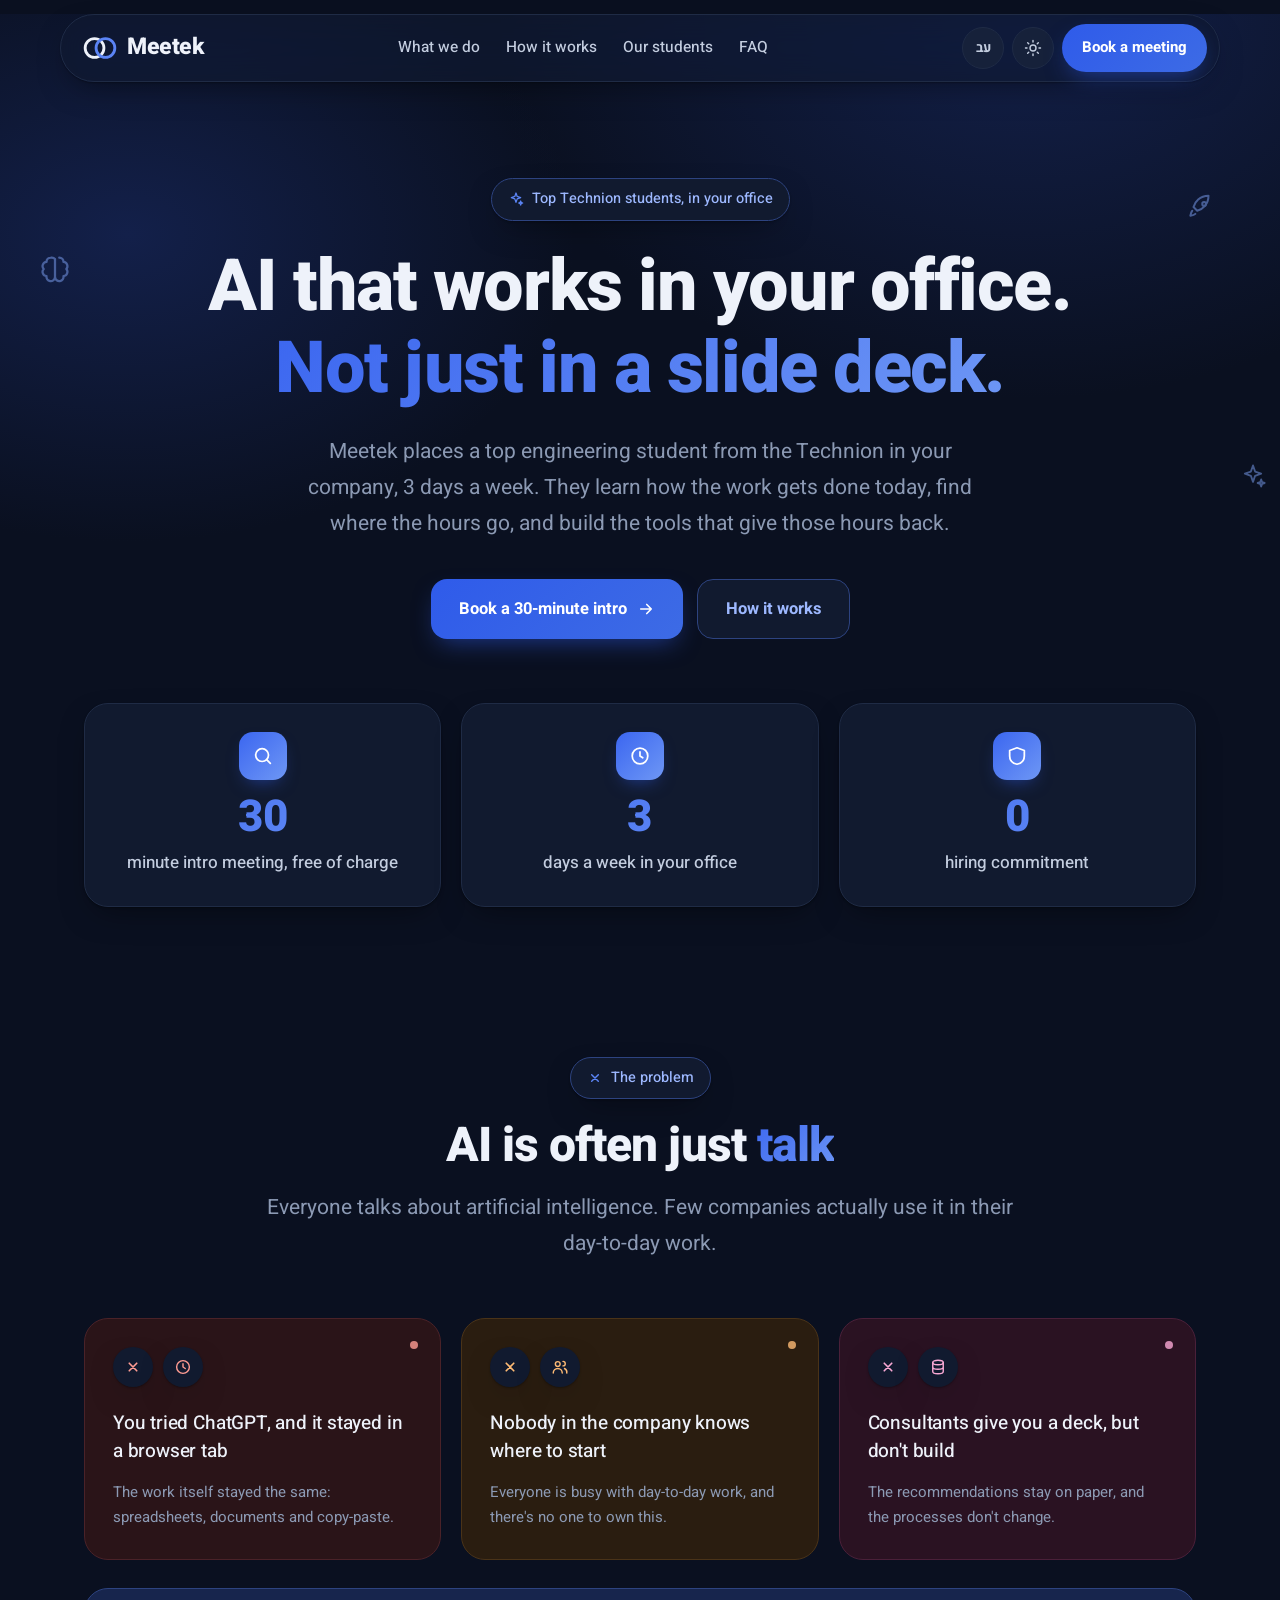
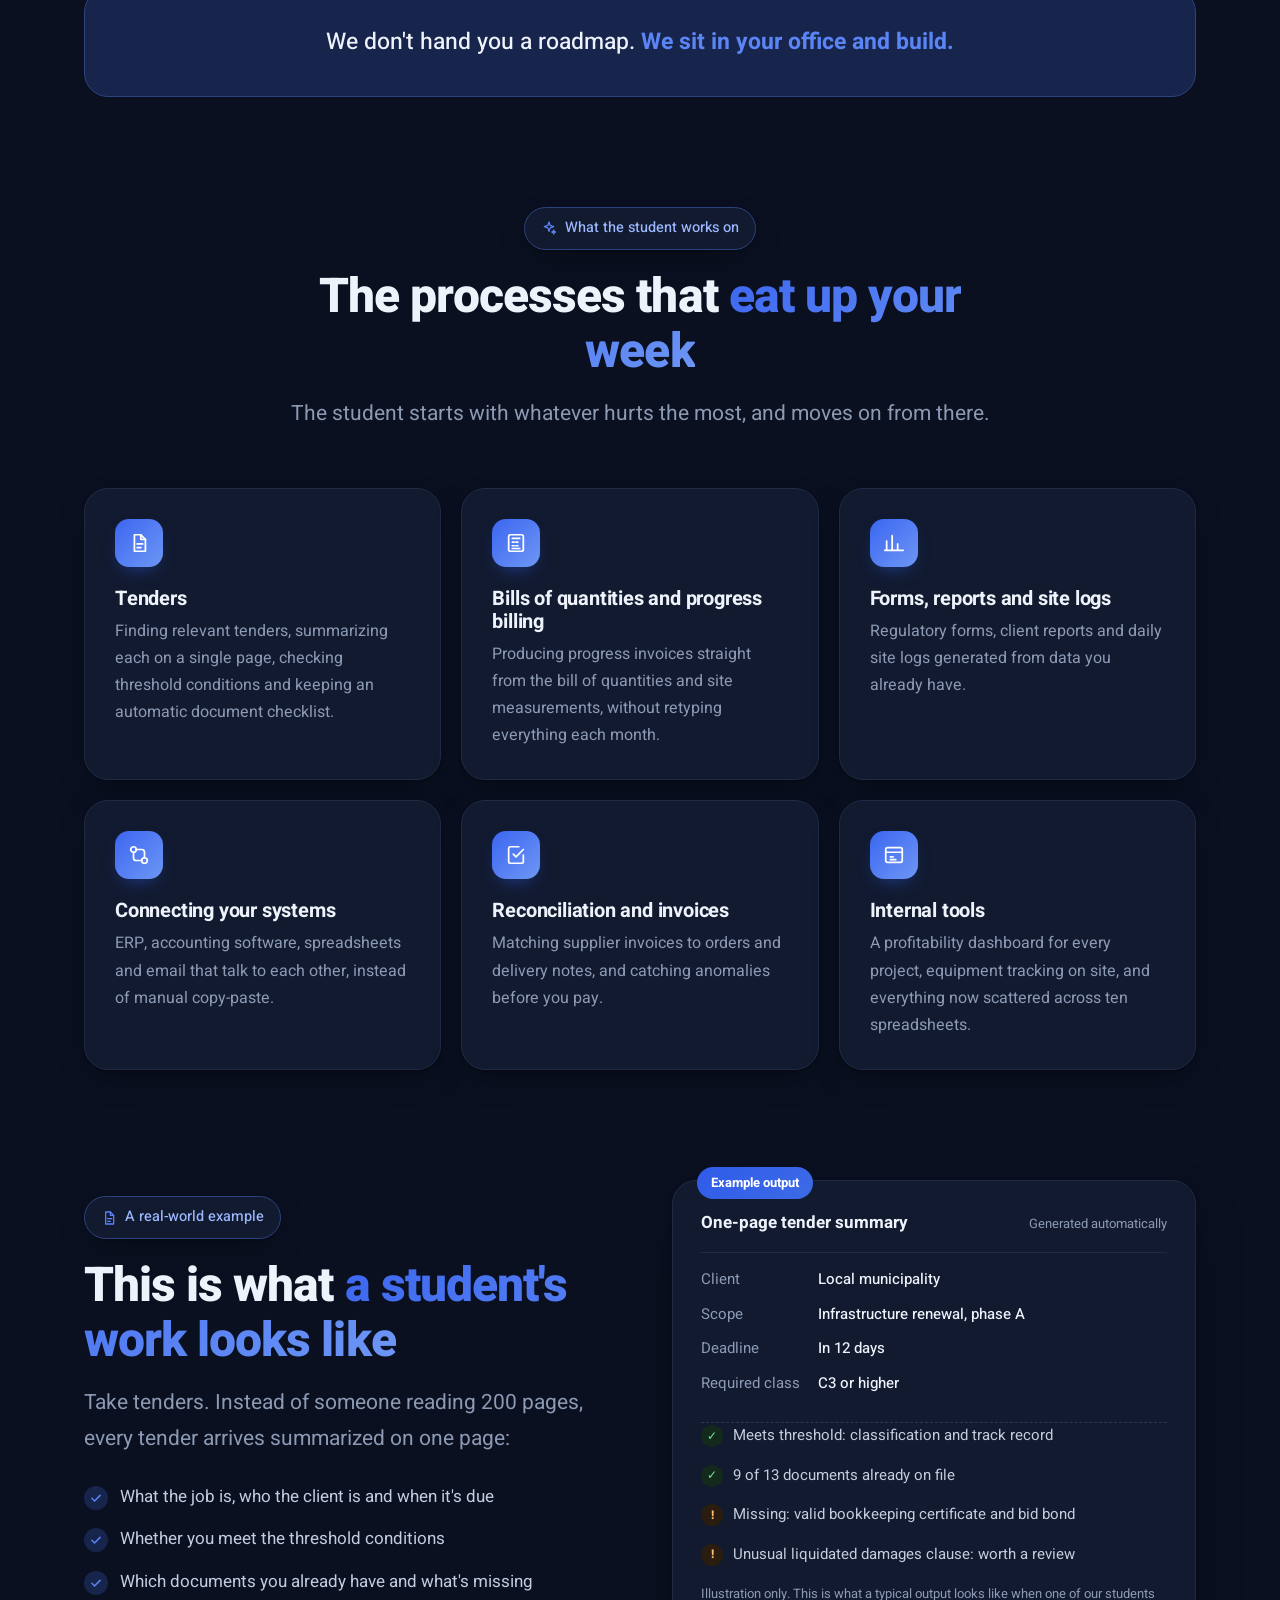
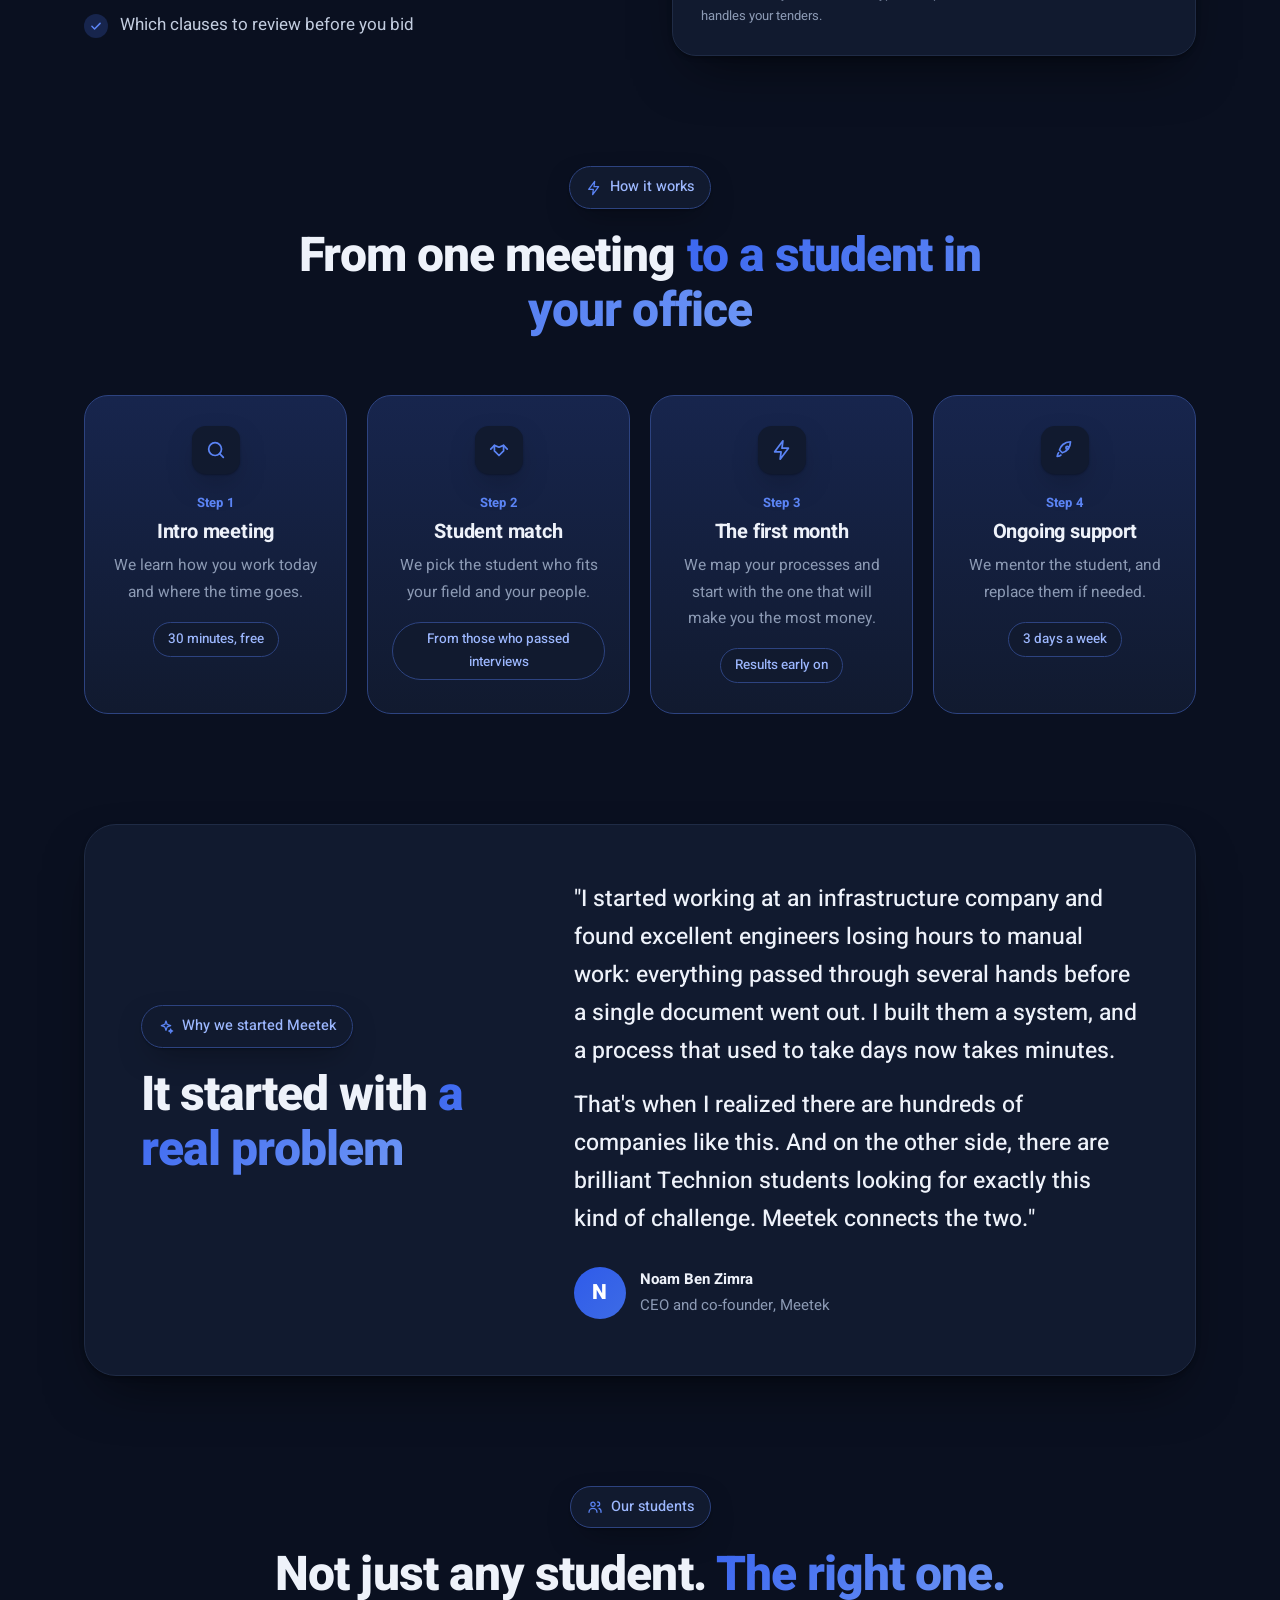
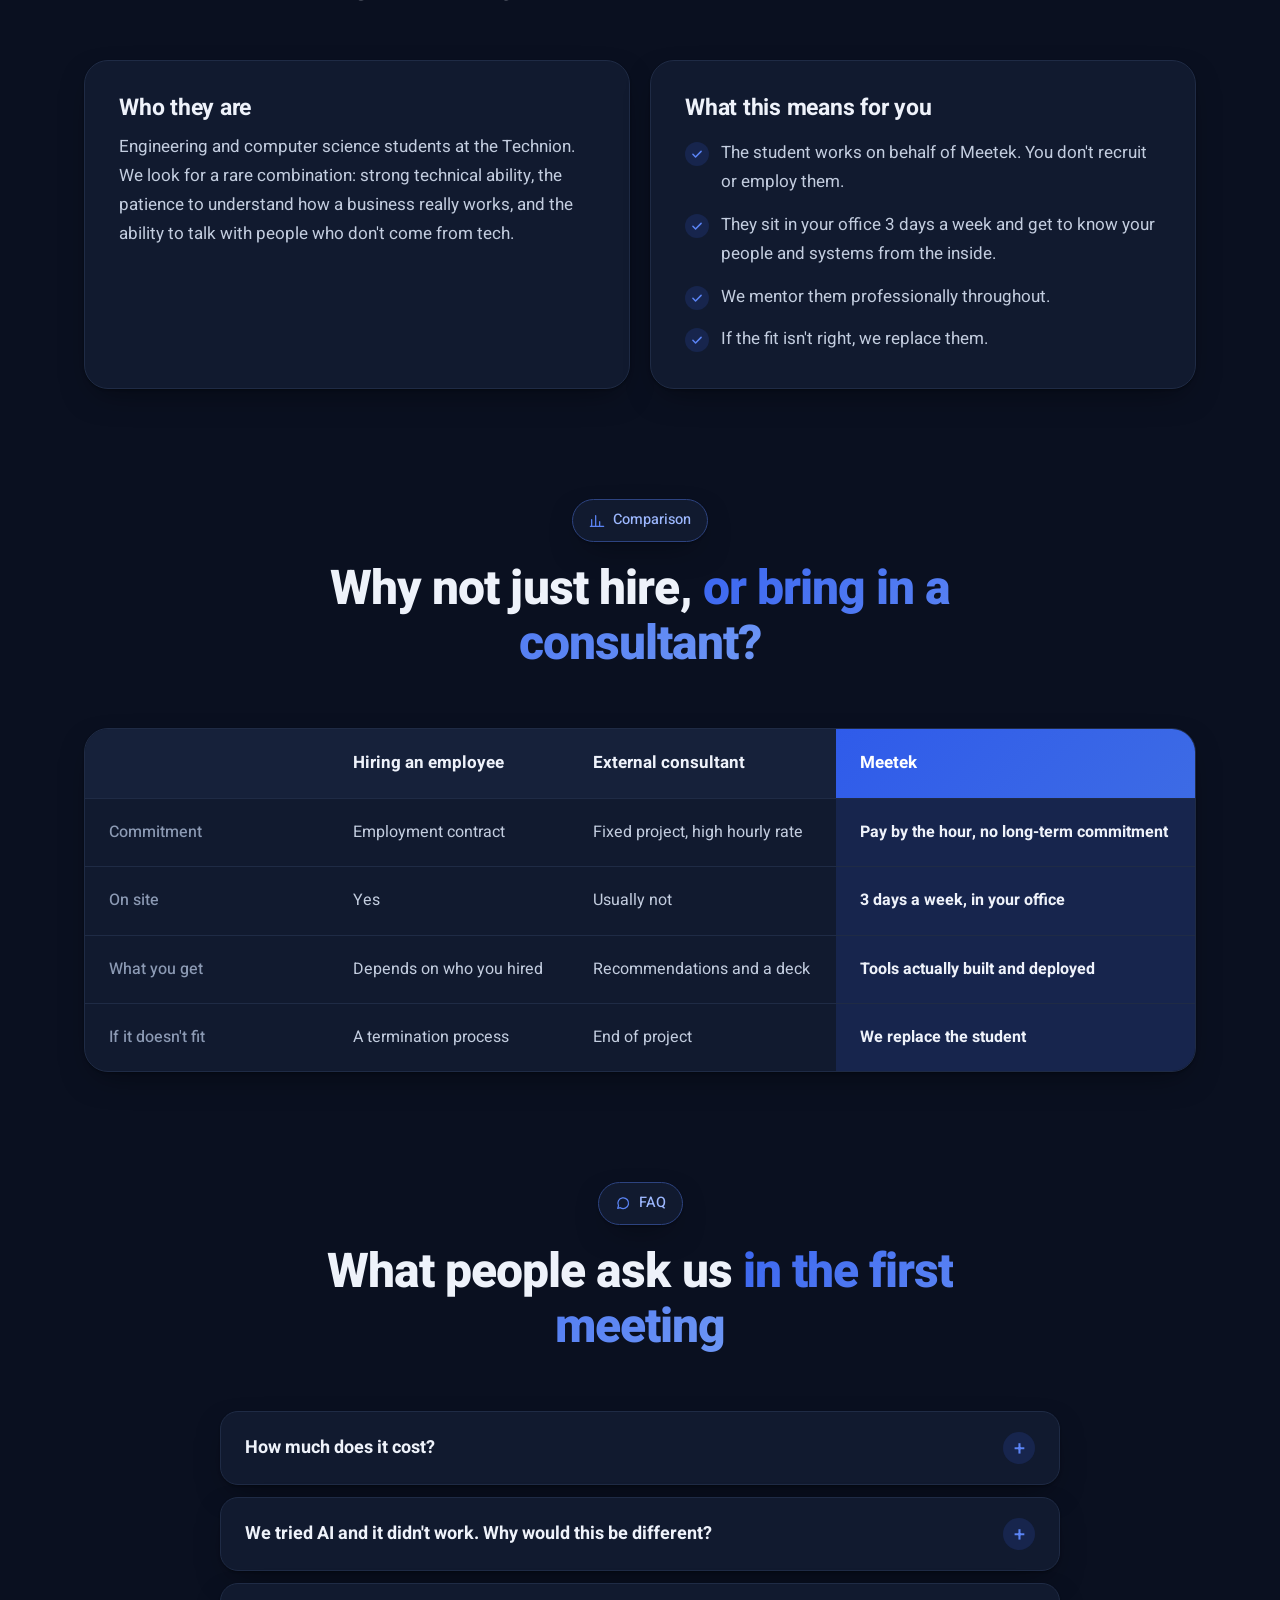
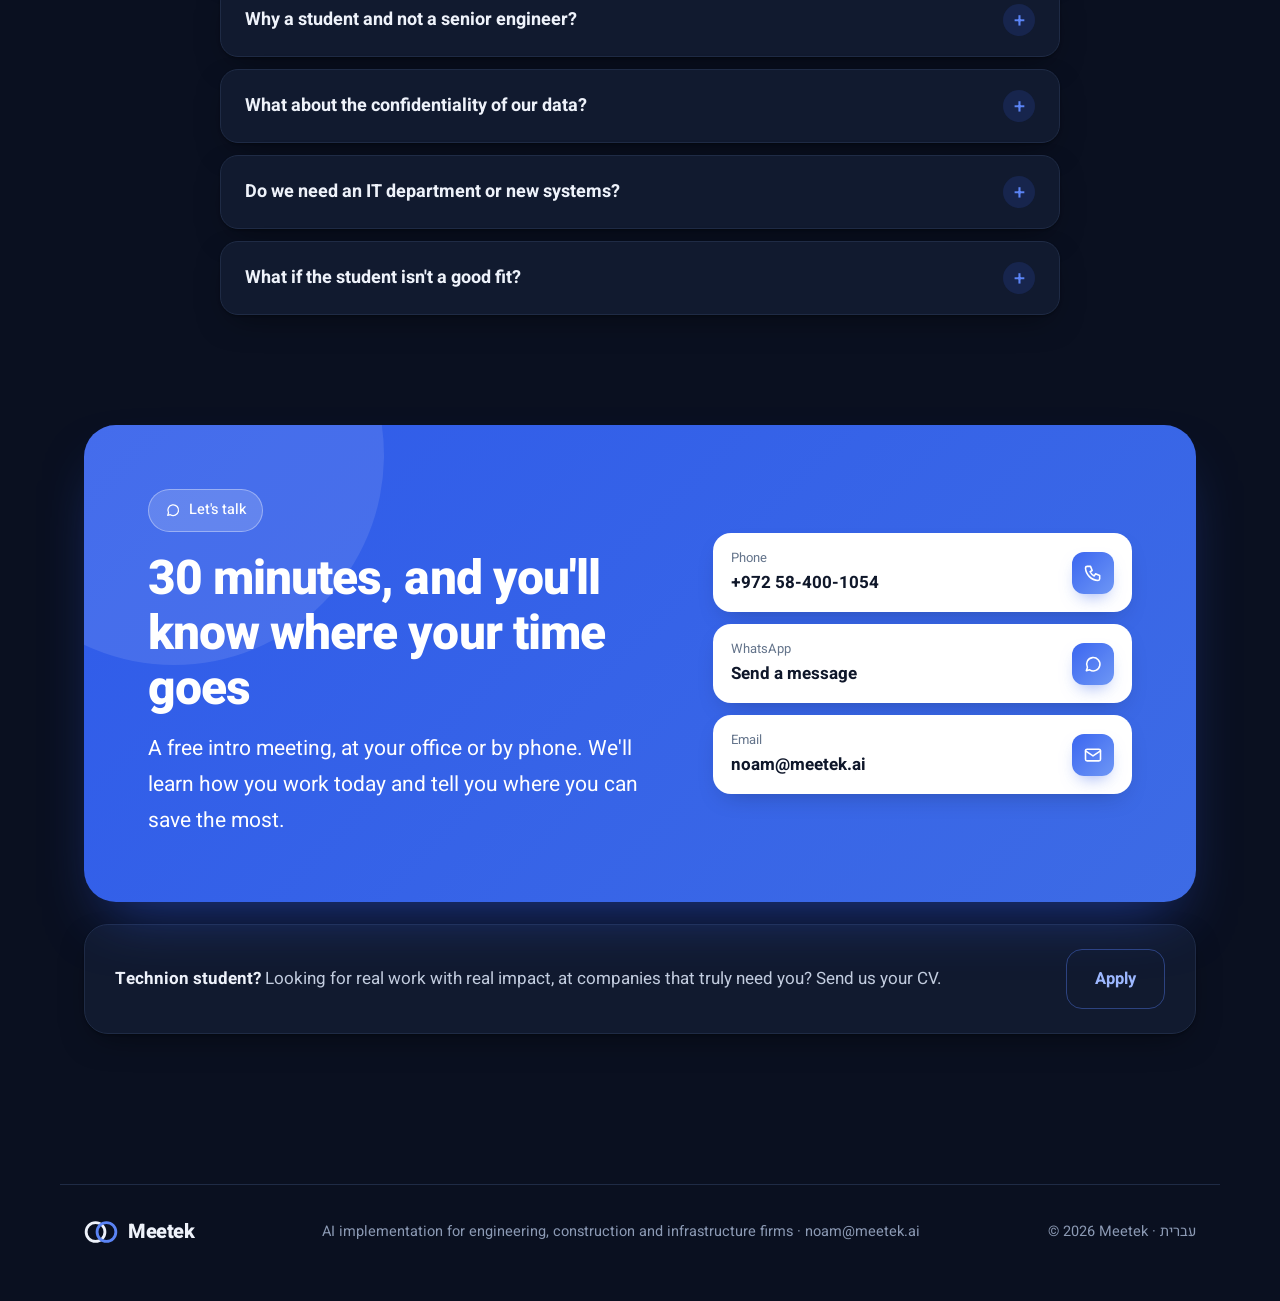
==== commit 332bb46a: "Hide accessibility statement while exempt (SHOW_A11Y flag in build.py) Co-Authored-By: Claude Opus 5" ====
--- a/public/en/index.html
+++ b/public/en/index.html
@@ -199,7 +199,7 @@
   <div class="wrap">
     <a class="brand" href="#top" aria-label="Meetek"><svg width="34" height="24" viewBox="0 0 30 22" aria-hidden="true"><circle class="c1" cx="10" cy="11" r="8.6" fill="none" stroke-width="2.6"/><circle class="c2" cx="20" cy="11" r="8.6" fill="none" stroke-width="2.6"/></svg>Meetek</a>
     <span>AI implementation for engineering, construction and infrastructure firms · <a href="mailto:noam@meetek.ai">noam@meetek.ai</a></span>
-    <span>© <span id="y">2026</span> Meetek · <a href="accessibility/">Accessibility statement</a> · <a href="../" lang="he">עברית</a></span>
+    <span>© <span id="y">2026</span> Meetek · <a href="../" lang="he">עברית</a></span>
   </div>
 </footer>
 
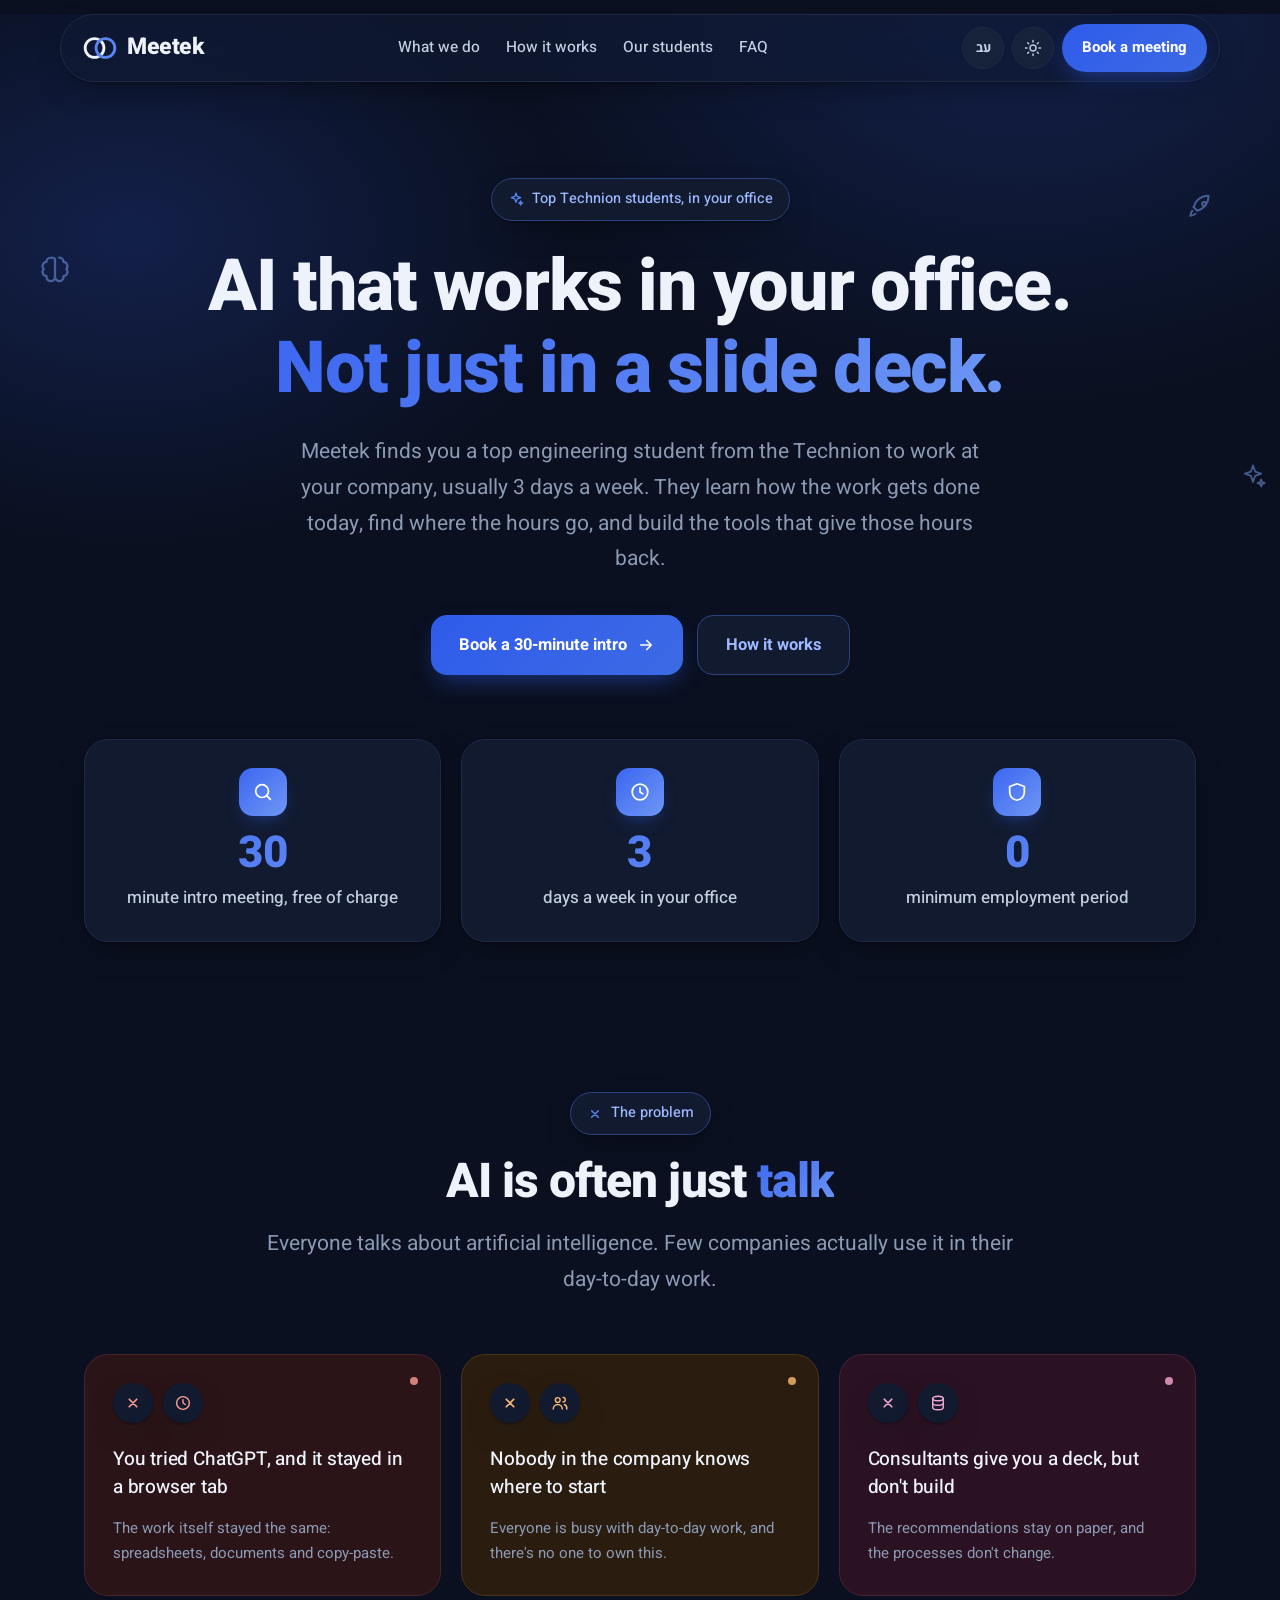
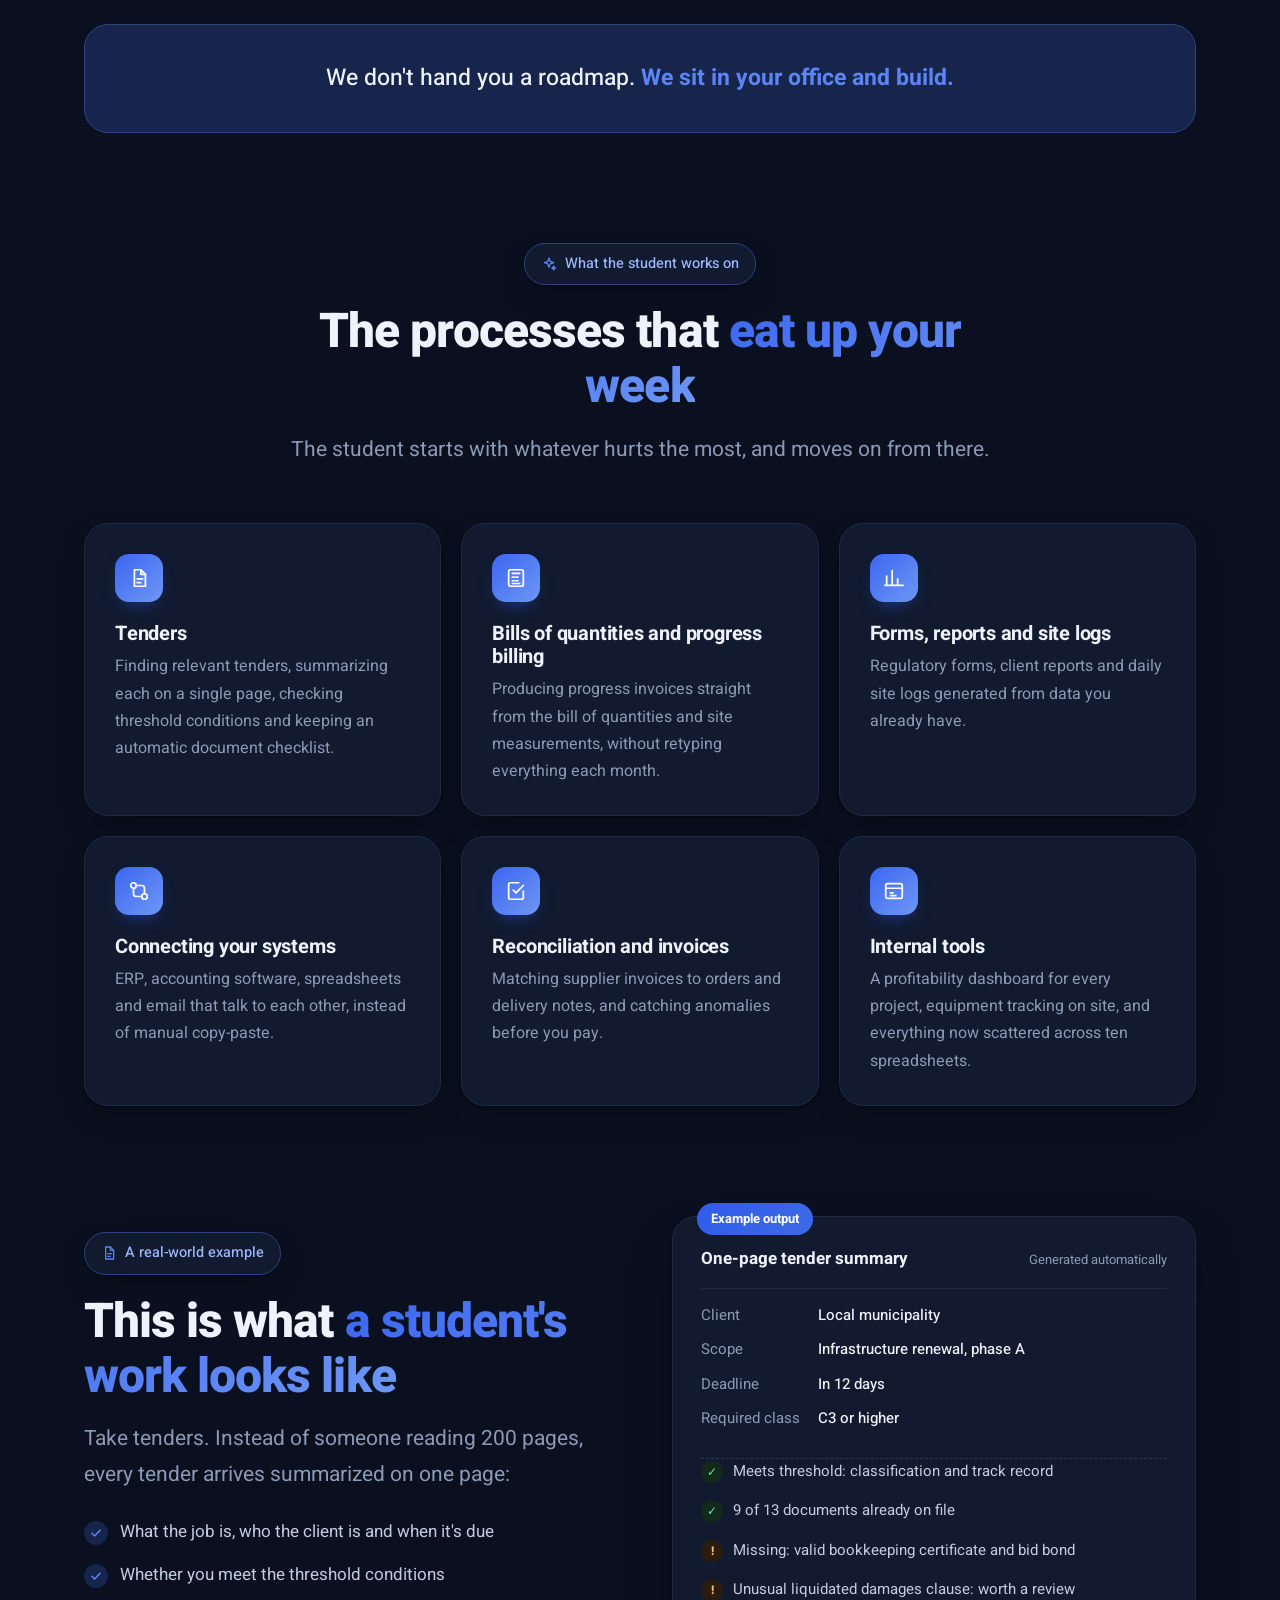
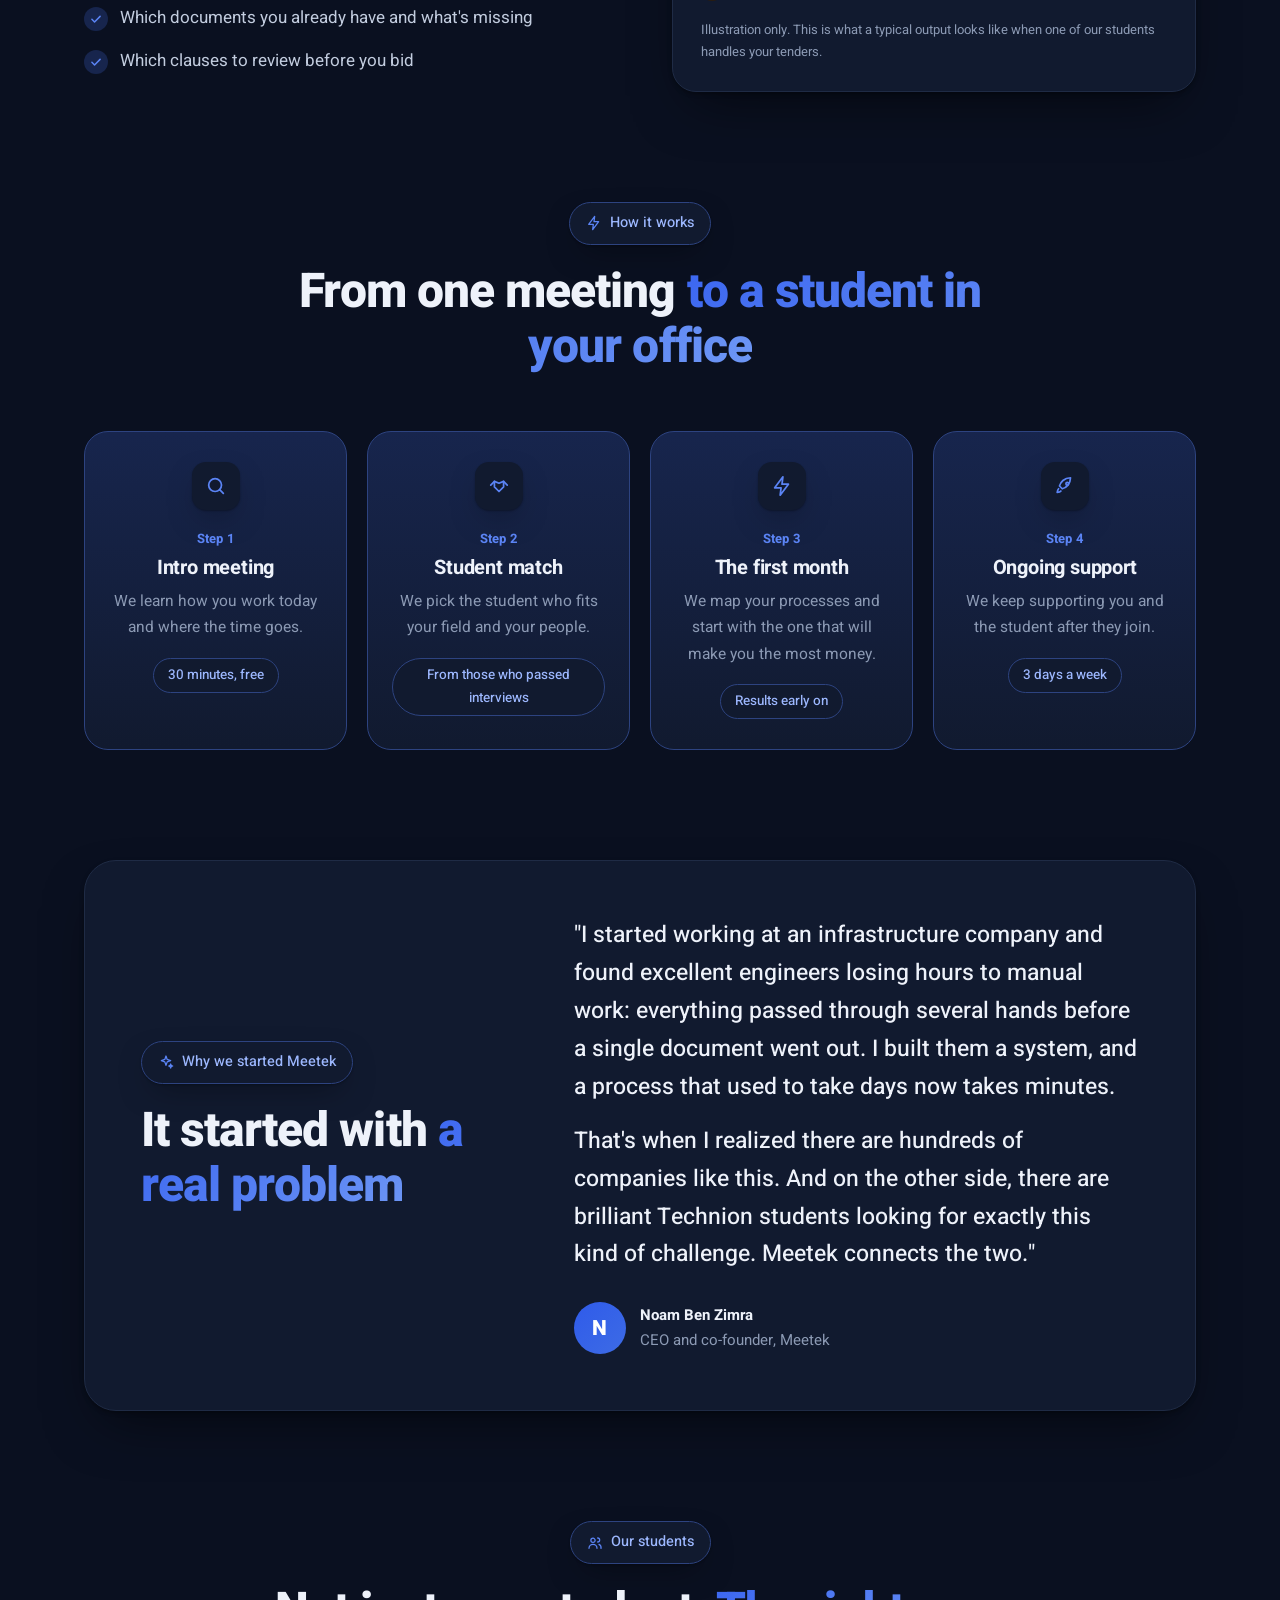
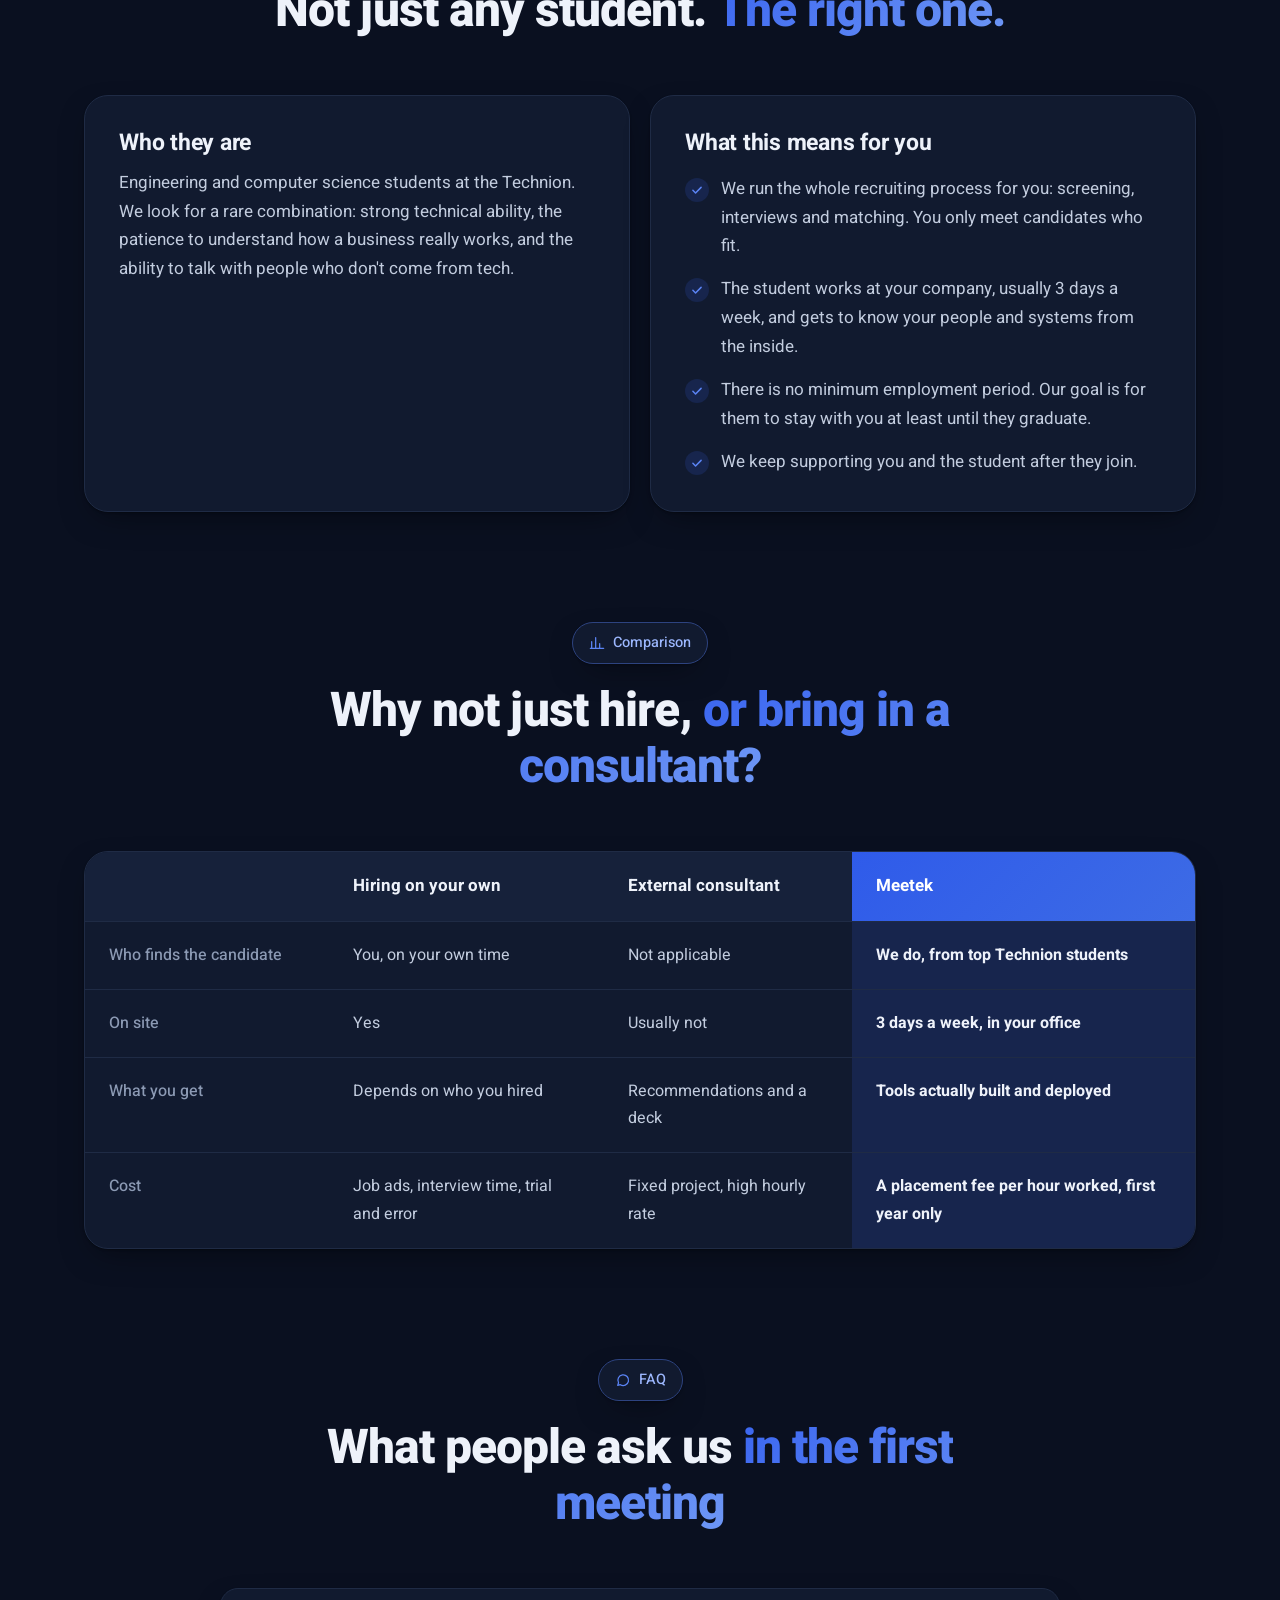
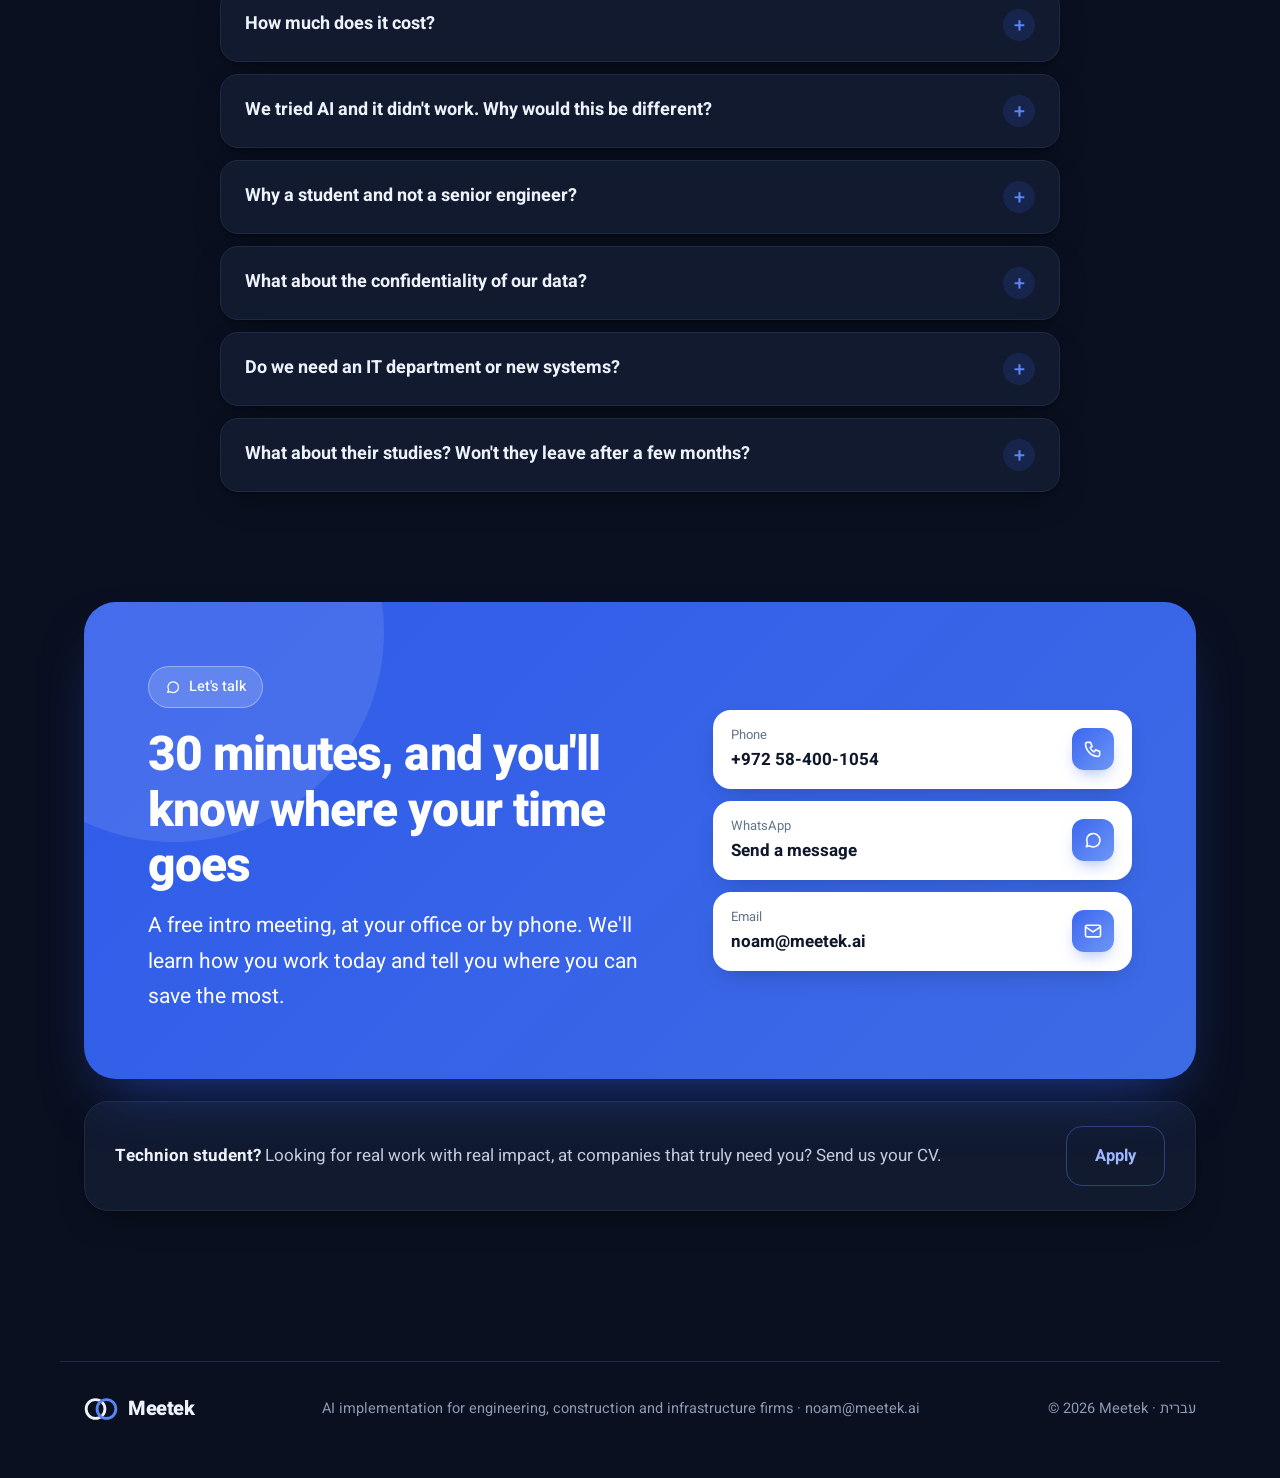
==== commit 37c747f8: "Site copy: placement model (client employs the student, per-hour fee in year one) Co-Authored-By: Cl" ====
--- a/public/en/index.html
+++ b/public/en/index.html
@@ -4,7 +4,7 @@
 <meta charset="utf-8">
 <meta name="viewport" content="width=device-width, initial-scale=1">
 <title>Meetek | AI implementation for engineering, construction and infrastructure firms</title>
-<meta name="description" content="Meetek places a top Technion engineering student in your company, 3 days a week, to find where the hours go and build the tools that give them back.">
+<meta name="description" content="Meetek finds you a top Technion engineering student to work at your company about 3 days a week, find where the hours go and build the tools that give them back.">
 <meta property="og:title" content="How many hours a week go to manual work?">
 <meta property="og:description" content="A top Technion engineering student sits in your office 3 days a week and puts AI to work in your real processes. Free intro meeting.">
 <meta name="twitter:title" content="How many hours a week go to manual work?">
@@ -57,13 +57,13 @@
     <div class="reveal">
       <span class="badge"><svg width="16" height="16" viewBox="0 0 24 24" fill="none" stroke="currentColor" stroke-width="1.9" stroke-linecap="round" stroke-linejoin="round" aria-hidden="true"><path d="M12 3l1.8 5.2L19 10l-5.2 1.8L12 17l-1.8-5.2L5 10l5.2-1.8z"/><path d="M19 15l.8 2.2L22 18l-2.2.8L19 21l-.8-2.2L16 18l2.2-.8z"/></svg>Top Technion students, in your office</span>
       <h1>AI that works in your office.<br><span class="grad-text">Not just in a slide deck.</span></h1>
-      <p class="lead">Meetek places a top engineering student from the Technion in your company, 3 days a week. They learn how the work gets done today, find where the hours go, and build the tools that give those hours back.</p>
+      <p class="lead">Meetek finds you a top engineering student from the Technion to work at your company, usually 3 days a week. They learn how the work gets done today, find where the hours go, and build the tools that give those hours back.</p>
       <div class="hero-ctas">
         <a class="btn btn-primary" href="#contact">Book a 30-minute intro<span class="arrow"><svg width="18" height="18" viewBox="0 0 24 24" fill="none" stroke="currentColor" stroke-width="2.2" stroke-linecap="round" stroke-linejoin="round" aria-hidden="true"><path d="M5 12h14M13 6l6 6-6 6"/></svg></span></a>
         <a class="btn btn-ghost" href="#how">How it works</a>
       </div>
     </div>
-    <div class="stats"><div class="stat reveal"><div class="ic"><svg width="22" height="22" viewBox="0 0 24 24" fill="none" stroke="currentColor" stroke-width="1.9" stroke-linecap="round" stroke-linejoin="round" aria-hidden="true"><circle cx="11" cy="11" r="7"/><path d="M20 20l-4-4"/></svg></div><b>30</b><span>minute intro meeting, free of charge</span></div><div class="stat reveal"><div class="ic"><svg width="22" height="22" viewBox="0 0 24 24" fill="none" stroke="currentColor" stroke-width="1.9" stroke-linecap="round" stroke-linejoin="round" aria-hidden="true"><circle cx="12" cy="12" r="8.5"/><path d="M12 7.5V12l3 2"/></svg></div><b>3</b><span>days a week in your office</span></div><div class="stat reveal"><div class="ic"><svg width="22" height="22" viewBox="0 0 24 24" fill="none" stroke="currentColor" stroke-width="1.9" stroke-linecap="round" stroke-linejoin="round" aria-hidden="true"><path d="M12 3l8 3v6c0 5-3.5 8-8 9-4.5-1-8-4-8-9V6z"/></svg></div><b>0</b><span>hiring commitment</span></div></div>
+    <div class="stats"><div class="stat reveal"><div class="ic"><svg width="22" height="22" viewBox="0 0 24 24" fill="none" stroke="currentColor" stroke-width="1.9" stroke-linecap="round" stroke-linejoin="round" aria-hidden="true"><circle cx="11" cy="11" r="7"/><path d="M20 20l-4-4"/></svg></div><b>30</b><span>minute intro meeting, free of charge</span></div><div class="stat reveal"><div class="ic"><svg width="22" height="22" viewBox="0 0 24 24" fill="none" stroke="currentColor" stroke-width="1.9" stroke-linecap="round" stroke-linejoin="round" aria-hidden="true"><circle cx="12" cy="12" r="8.5"/><path d="M12 7.5V12l3 2"/></svg></div><b>3</b><span>days a week in your office</span></div><div class="stat reveal"><div class="ic"><svg width="22" height="22" viewBox="0 0 24 24" fill="none" stroke="currentColor" stroke-width="1.9" stroke-linecap="round" stroke-linejoin="round" aria-hidden="true"><path d="M12 3l8 3v6c0 5-3.5 8-8 9-4.5-1-8-4-8-9V6z"/></svg></div><b>0</b><span>minimum employment period</span></div></div>
   </div>
 </section>
 
@@ -114,7 +114,7 @@
       <span class="badge"><svg width="16" height="16" viewBox="0 0 24 24" fill="none" stroke="currentColor" stroke-width="1.9" stroke-linecap="round" stroke-linejoin="round" aria-hidden="true"><path d="M13 2L4 14h7l-1 8 9-12h-7z"/></svg>How it works</span>
       <h2>From one meeting <span class="grad-text">to a student in your office</span></h2>
     </div>
-    <ol class="steps"><li class="step reveal"><div class="ic"><svg width="22" height="22" viewBox="0 0 24 24" fill="none" stroke="currentColor" stroke-width="1.9" stroke-linecap="round" stroke-linejoin="round" aria-hidden="true"><circle cx="11" cy="11" r="7"/><path d="M20 20l-4-4"/></svg></div><small>Step 1</small><h3>Intro meeting</h3><p>We learn how you work today and where the time goes.</p><span class="pill">30 minutes, free</span></li><li class="step reveal"><div class="ic"><svg width="22" height="22" viewBox="0 0 24 24" fill="none" stroke="currentColor" stroke-width="1.9" stroke-linecap="round" stroke-linejoin="round" aria-hidden="true"><path d="M3 11l4-4 5 2 5-2 4 4"/><path d="M7 7v6l5 5 5-5V7"/></svg></div><small>Step 2</small><h3>Student match</h3><p>We pick the student who fits your field and your people.</p><span class="pill">From those who passed interviews</span></li><li class="step reveal"><div class="ic"><svg width="22" height="22" viewBox="0 0 24 24" fill="none" stroke="currentColor" stroke-width="1.9" stroke-linecap="round" stroke-linejoin="round" aria-hidden="true"><path d="M13 2L4 14h7l-1 8 9-12h-7z"/></svg></div><small>Step 3</small><h3>The first month</h3><p>We map your processes and start with the one that will make you the most money.</p><span class="pill">Results early on</span></li><li class="step reveal"><div class="ic"><svg width="22" height="22" viewBox="0 0 24 24" fill="none" stroke="currentColor" stroke-width="1.9" stroke-linecap="round" stroke-linejoin="round" aria-hidden="true"><path d="M5 15c-1 1-1.5 4-1.5 4s3-.5 4-1.5"/><path d="M9 15l-3-3c1-4 5-9 12-9 0 7-5 11-9 12z"/><circle cx="14.5" cy="9.5" r="1.5"/></svg></div><small>Step 4</small><h3>Ongoing support</h3><p>We mentor the student, and replace them if needed.</p><span class="pill">3 days a week</span></li></ol>
+    <ol class="steps"><li class="step reveal"><div class="ic"><svg width="22" height="22" viewBox="0 0 24 24" fill="none" stroke="currentColor" stroke-width="1.9" stroke-linecap="round" stroke-linejoin="round" aria-hidden="true"><circle cx="11" cy="11" r="7"/><path d="M20 20l-4-4"/></svg></div><small>Step 1</small><h3>Intro meeting</h3><p>We learn how you work today and where the time goes.</p><span class="pill">30 minutes, free</span></li><li class="step reveal"><div class="ic"><svg width="22" height="22" viewBox="0 0 24 24" fill="none" stroke="currentColor" stroke-width="1.9" stroke-linecap="round" stroke-linejoin="round" aria-hidden="true"><path d="M3 11l4-4 5 2 5-2 4 4"/><path d="M7 7v6l5 5 5-5V7"/></svg></div><small>Step 2</small><h3>Student match</h3><p>We pick the student who fits your field and your people.</p><span class="pill">From those who passed interviews</span></li><li class="step reveal"><div class="ic"><svg width="22" height="22" viewBox="0 0 24 24" fill="none" stroke="currentColor" stroke-width="1.9" stroke-linecap="round" stroke-linejoin="round" aria-hidden="true"><path d="M13 2L4 14h7l-1 8 9-12h-7z"/></svg></div><small>Step 3</small><h3>The first month</h3><p>We map your processes and start with the one that will make you the most money.</p><span class="pill">Results early on</span></li><li class="step reveal"><div class="ic"><svg width="22" height="22" viewBox="0 0 24 24" fill="none" stroke="currentColor" stroke-width="1.9" stroke-linecap="round" stroke-linejoin="round" aria-hidden="true"><path d="M5 15c-1 1-1.5 4-1.5 4s3-.5 4-1.5"/><path d="M9 15l-3-3c1-4 5-9 12-9 0 7-5 11-9 12z"/><circle cx="14.5" cy="9.5" r="1.5"/></svg></div><small>Step 4</small><h3>Ongoing support</h3><p>We keep supporting you and the student after they join.</p><span class="pill">3 days a week</span></li></ol>
   </div>
 </section>
 
@@ -146,7 +146,7 @@
       </div>
       <div class="panel reveal">
         <h3>What this means for you</h3>
-        <ul><li><span class="tick"><svg width="14" height="14" viewBox="0 0 24 24" fill="none" stroke="currentColor" stroke-width="2.6" stroke-linecap="round" stroke-linejoin="round" aria-hidden="true"><path d="M5 12.5l4.5 4.5L19 7.5"/></svg></span>The student works on behalf of Meetek. You don't recruit or employ them.</li><li><span class="tick"><svg width="14" height="14" viewBox="0 0 24 24" fill="none" stroke="currentColor" stroke-width="2.6" stroke-linecap="round" stroke-linejoin="round" aria-hidden="true"><path d="M5 12.5l4.5 4.5L19 7.5"/></svg></span>They sit in your office 3 days a week and get to know your people and systems from the inside.</li><li><span class="tick"><svg width="14" height="14" viewBox="0 0 24 24" fill="none" stroke="currentColor" stroke-width="2.6" stroke-linecap="round" stroke-linejoin="round" aria-hidden="true"><path d="M5 12.5l4.5 4.5L19 7.5"/></svg></span>We mentor them professionally throughout.</li><li><span class="tick"><svg width="14" height="14" viewBox="0 0 24 24" fill="none" stroke="currentColor" stroke-width="2.6" stroke-linecap="round" stroke-linejoin="round" aria-hidden="true"><path d="M5 12.5l4.5 4.5L19 7.5"/></svg></span>If the fit isn't right, we replace them.</li></ul>
+        <ul><li><span class="tick"><svg width="14" height="14" viewBox="0 0 24 24" fill="none" stroke="currentColor" stroke-width="2.6" stroke-linecap="round" stroke-linejoin="round" aria-hidden="true"><path d="M5 12.5l4.5 4.5L19 7.5"/></svg></span>We run the whole recruiting process for you: screening, interviews and matching. You only meet candidates who fit.</li><li><span class="tick"><svg width="14" height="14" viewBox="0 0 24 24" fill="none" stroke="currentColor" stroke-width="2.6" stroke-linecap="round" stroke-linejoin="round" aria-hidden="true"><path d="M5 12.5l4.5 4.5L19 7.5"/></svg></span>The student works at your company, usually 3 days a week, and gets to know your people and systems from the inside.</li><li><span class="tick"><svg width="14" height="14" viewBox="0 0 24 24" fill="none" stroke="currentColor" stroke-width="2.6" stroke-linecap="round" stroke-linejoin="round" aria-hidden="true"><path d="M5 12.5l4.5 4.5L19 7.5"/></svg></span>There is no minimum employment period. Our goal is for them to stay with you at least until they graduate.</li><li><span class="tick"><svg width="14" height="14" viewBox="0 0 24 24" fill="none" stroke="currentColor" stroke-width="2.6" stroke-linecap="round" stroke-linejoin="round" aria-hidden="true"><path d="M5 12.5l4.5 4.5L19 7.5"/></svg></span>We keep supporting you and the student after they join.</li></ul>
       </div>
     </div>
   </div>
@@ -158,7 +158,7 @@
       <span class="badge"><svg width="16" height="16" viewBox="0 0 24 24" fill="none" stroke="currentColor" stroke-width="1.9" stroke-linecap="round" stroke-linejoin="round" aria-hidden="true"><path d="M4 20V10M10 20V4M16 20v-7M22 20H2"/></svg>Comparison</span>
       <h2>Why not just hire, <span class="grad-text">or bring in a consultant?</span></h2>
     </div>
-    <div class="table-wrap reveal"><table><thead><tr><th scope="col"><span class="sr-only">Criteria</span></th><th scope="col">Hiring an employee</th><th scope="col">External consultant</th><th scope="col" class="us">Meetek</th></tr></thead><tbody><tr><td>Commitment</td><td>Employment contract</td><td>Fixed project, high hourly rate</td><td class="us">Pay by the hour, no long-term commitment</td></tr><tr><td>On site</td><td>Yes</td><td>Usually not</td><td class="us">3 days a week, in your office</td></tr><tr><td>What you get</td><td>Depends on who you hired</td><td>Recommendations and a deck</td><td class="us">Tools actually built and deployed</td></tr><tr><td>If it doesn't fit</td><td>A termination process</td><td>End of project</td><td class="us">We replace the student</td></tr></tbody></table></div>
+    <div class="table-wrap reveal"><table><thead><tr><th scope="col"><span class="sr-only">Criteria</span></th><th scope="col">Hiring on your own</th><th scope="col">External consultant</th><th scope="col" class="us">Meetek</th></tr></thead><tbody><tr><td>Who finds the candidate</td><td>You, on your own time</td><td>Not applicable</td><td class="us">We do, from top Technion students</td></tr><tr><td>On site</td><td>Yes</td><td>Usually not</td><td class="us">3 days a week, in your office</td></tr><tr><td>What you get</td><td>Depends on who you hired</td><td>Recommendations and a deck</td><td class="us">Tools actually built and deployed</td></tr><tr><td>Cost</td><td>Job ads, interview time, trial and error</td><td>Fixed project, high hourly rate</td><td class="us">A placement fee per hour worked, first year only</td></tr></tbody></table></div>
   </div>
 </section>
 
@@ -168,7 +168,7 @@
       <span class="badge"><svg width="16" height="16" viewBox="0 0 24 24" fill="none" stroke="currentColor" stroke-width="1.9" stroke-linecap="round" stroke-linejoin="round" aria-hidden="true"><path d="M4 20l1.3-3.9A8 8 0 1 1 8 19z"/></svg>FAQ</span>
       <h2>What people ask us <span class="grad-text">in the first meeting</span></h2>
     </div>
-    <div class="faq reveal"><details><summary>How much does it cost?</summary><p>You pay for actual hours worked, with no setup fee and no long-term commitment. We'll give you the exact price in the intro meeting, once we understand what you need.</p></details><details><summary>We tried AI and it didn't work. Why would this be different?</summary><p>Because this time someone sits in your office. AI tools on their own don't know what your bill of quantities looks like, where documents are stored, or who signs off on what. The student learns all of that from the inside and builds the tools around your real work.</p></details><details><summary>Why a student and not a senior engineer?</summary><p>Because what you need here is someone sharp, curious and available, who sits with you three days a week and learns the business. Every student is interviewed by us, and we mentor them all the way.</p></details><details><summary>What about the confidentiality of our data?</summary><p>We sign a non-disclosure agreement before work begins. The student only works on the systems and documents you approve.</p></details><details><summary>Do we need an IT department or new systems?</summary><p>No. The student works on top of what you already use: spreadsheets, your ERP and accounting software, email and shared folders.</p></details><details><summary>What if the student isn't a good fit?</summary><p>We replace them. Getting the match right is our responsibility.</p></details></div>
+    <div class="faq reveal"><details><summary>How much does it cost?</summary><p>The student is employed by you, and you agree their salary with them. Our placement fee is based on the hours they work, for the first year only, with no setup fee and no minimum employment period. We'll go over it in the intro meeting.</p></details><details><summary>We tried AI and it didn't work. Why would this be different?</summary><p>Because this time someone sits in your office. AI tools on their own don't know what your bill of quantities looks like, where documents are stored, or who signs off on what. The student learns all of that from the inside and builds the tools around your real work.</p></details><details><summary>Why a student and not a senior engineer?</summary><p>Because what you need here is someone sharp, curious and available, who sits with you three days a week and learns the business. Every student is interviewed by us, and we mentor them all the way.</p></details><details><summary>What about the confidentiality of our data?</summary><p>We sign a non-disclosure agreement before work begins. The student only works on the systems and documents you approve.</p></details><details><summary>Do we need an IT department or new systems?</summary><p>No. The student works on top of what you already use: spreadsheets, your ERP and accounting software, email and shared folders.</p></details><details><summary>What about their studies? Won't they leave after a few months?</summary><p>We match the workload to your needs, and most students work about 3 days a week alongside their degree. The goal is for the student we match to stay with you at least until they graduate, and longer if both sides are happy.</p></details></div>
   </div>
 </section>
 
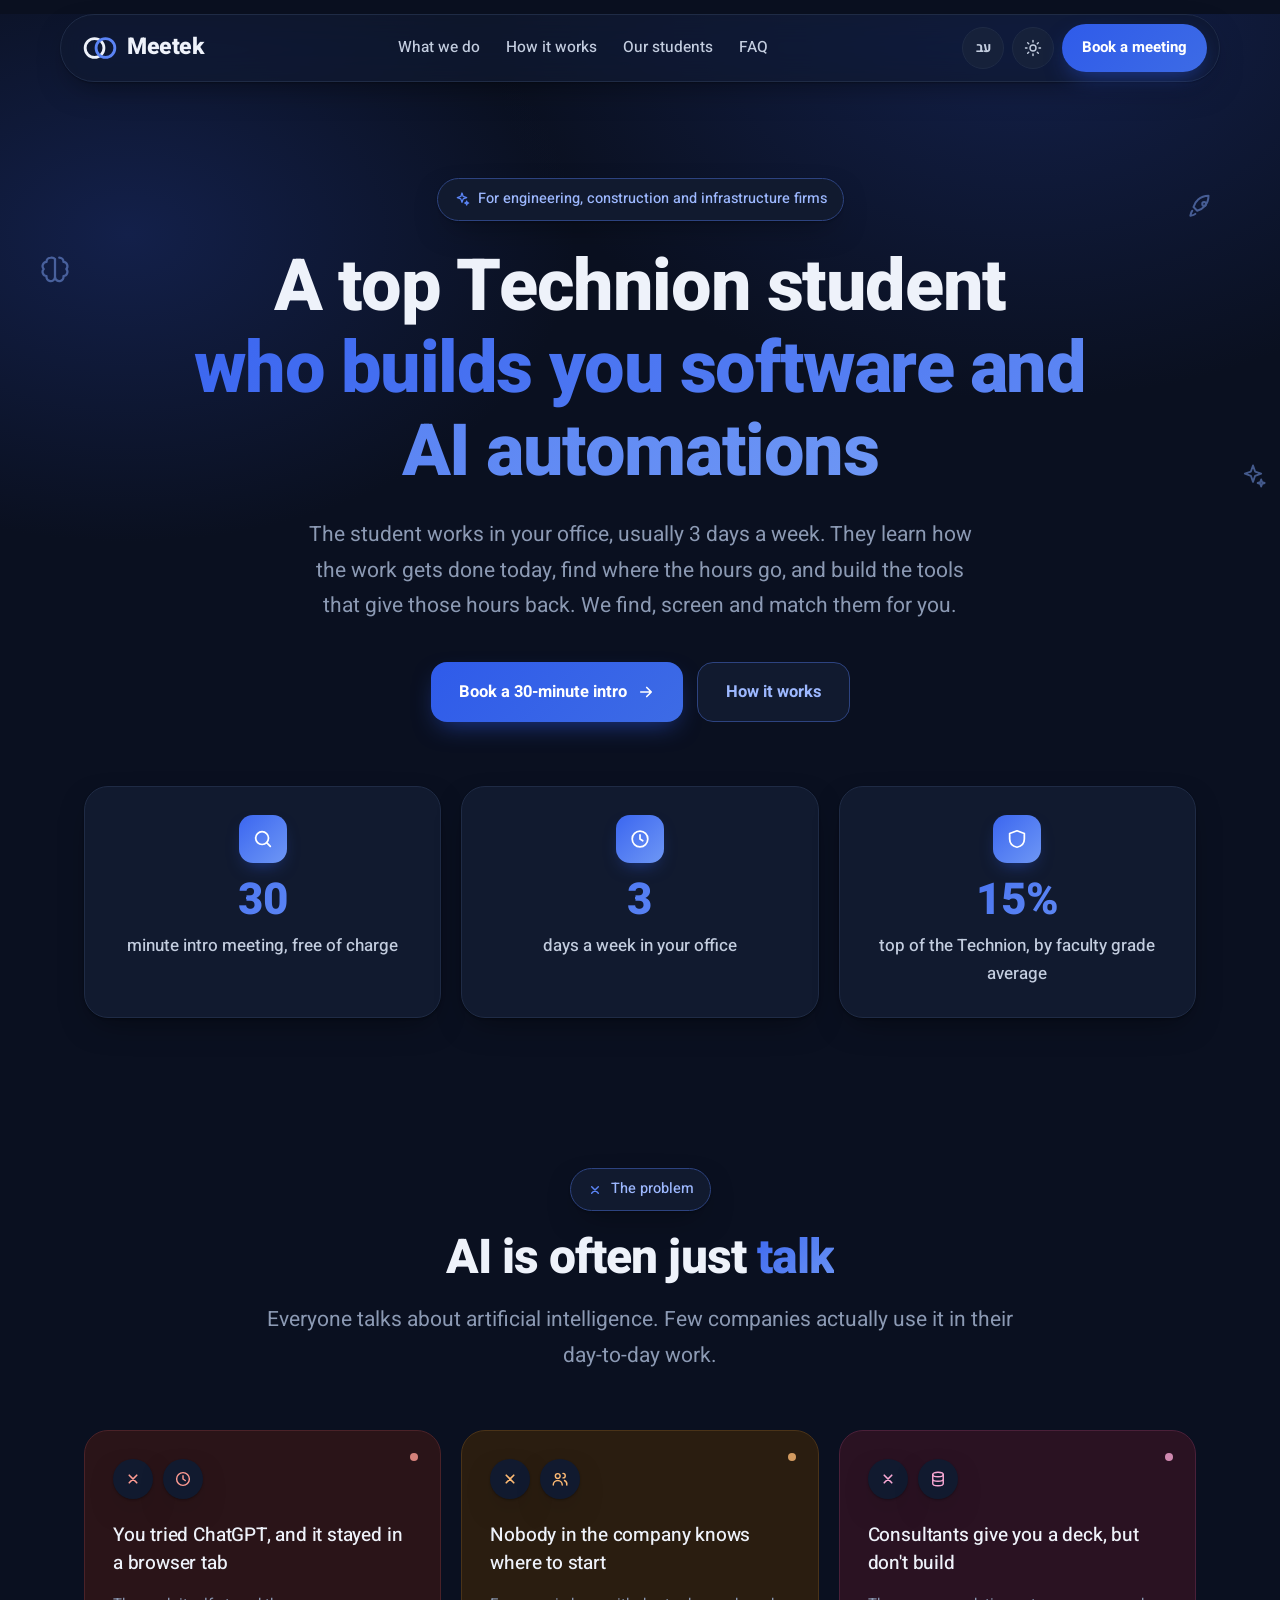
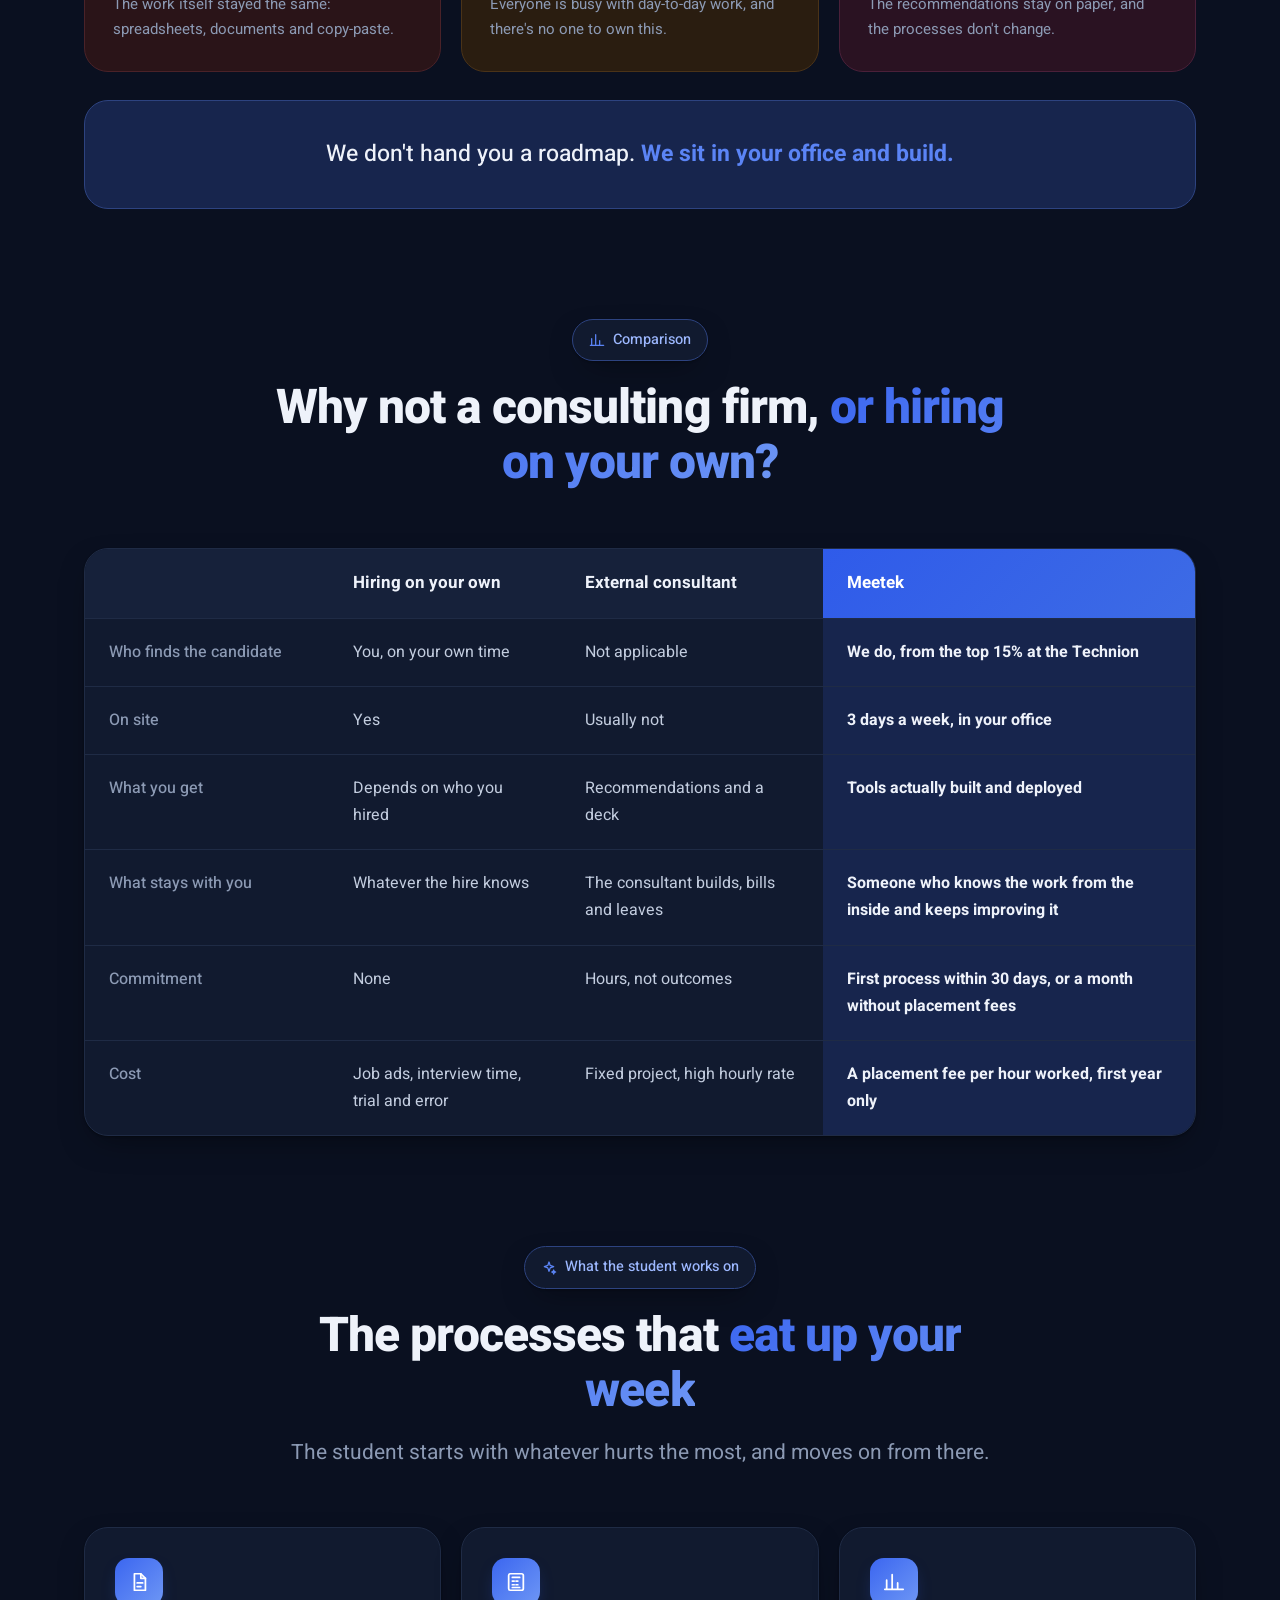
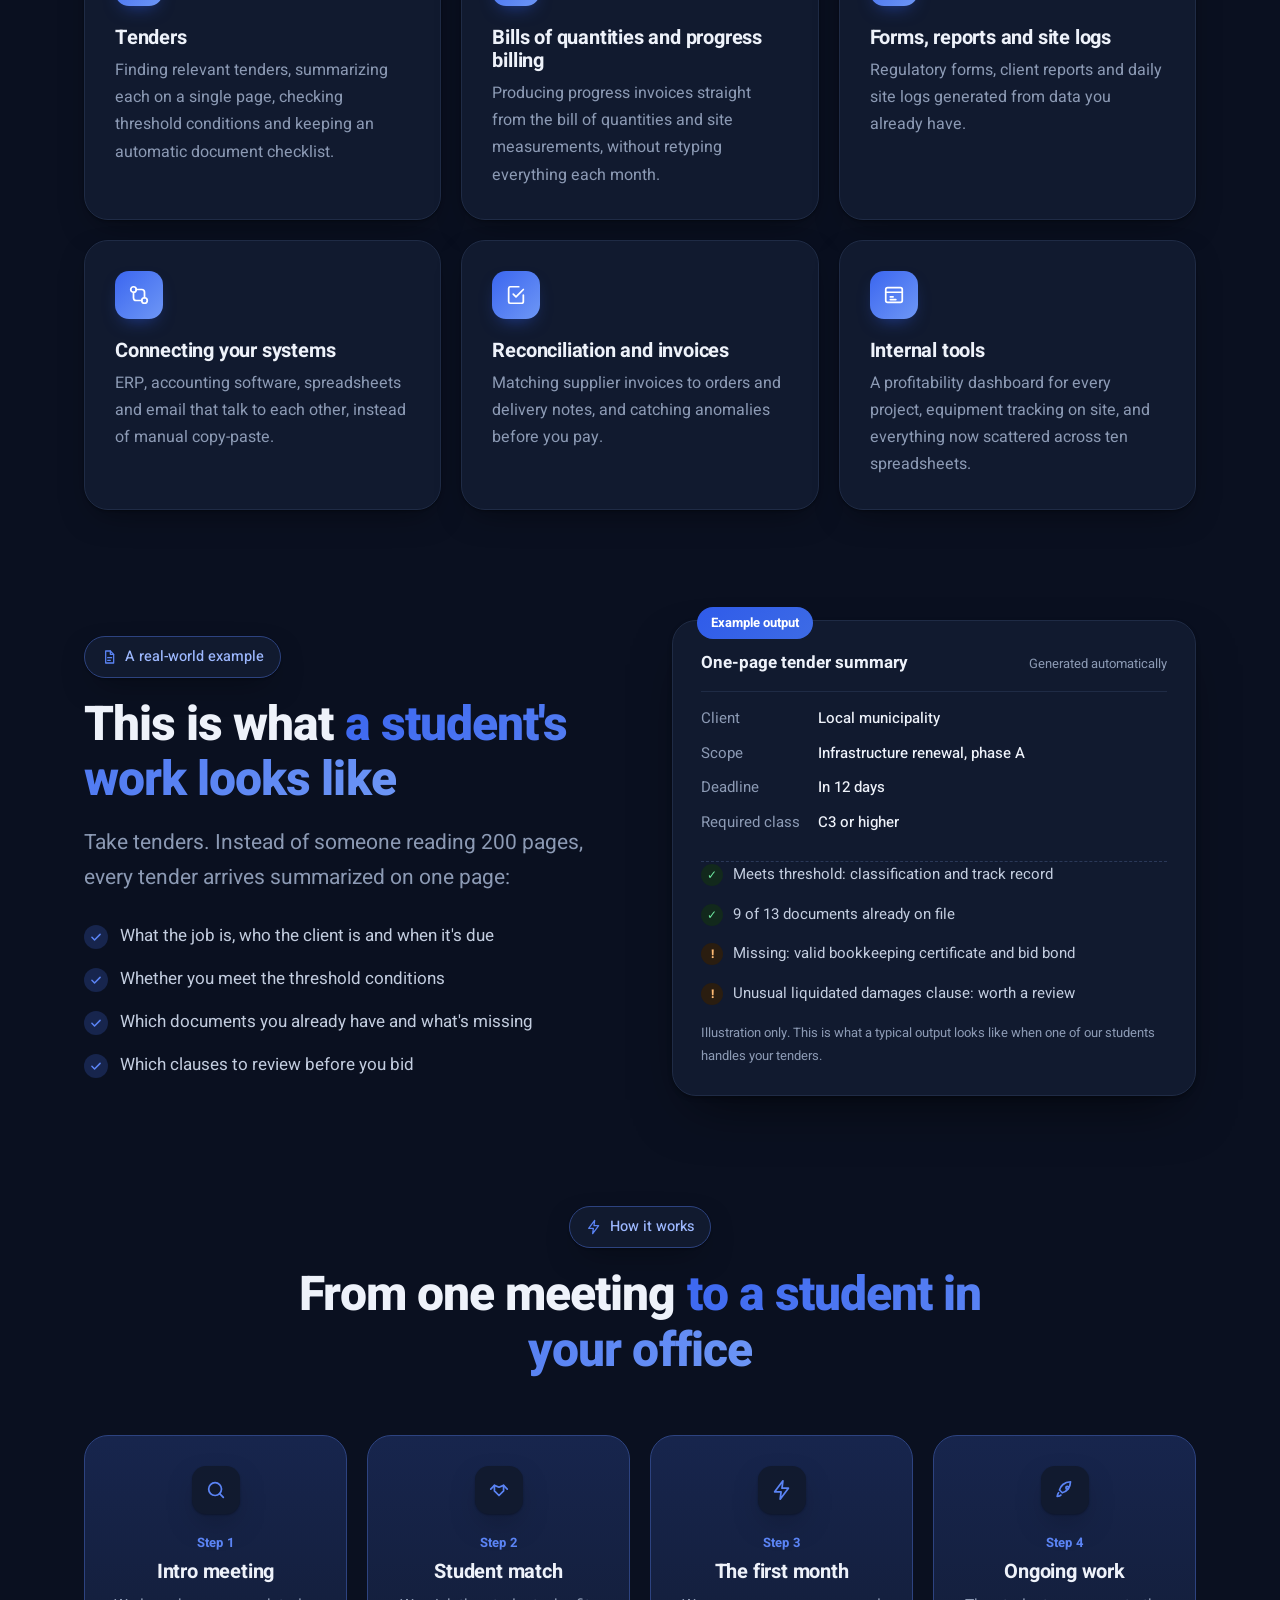
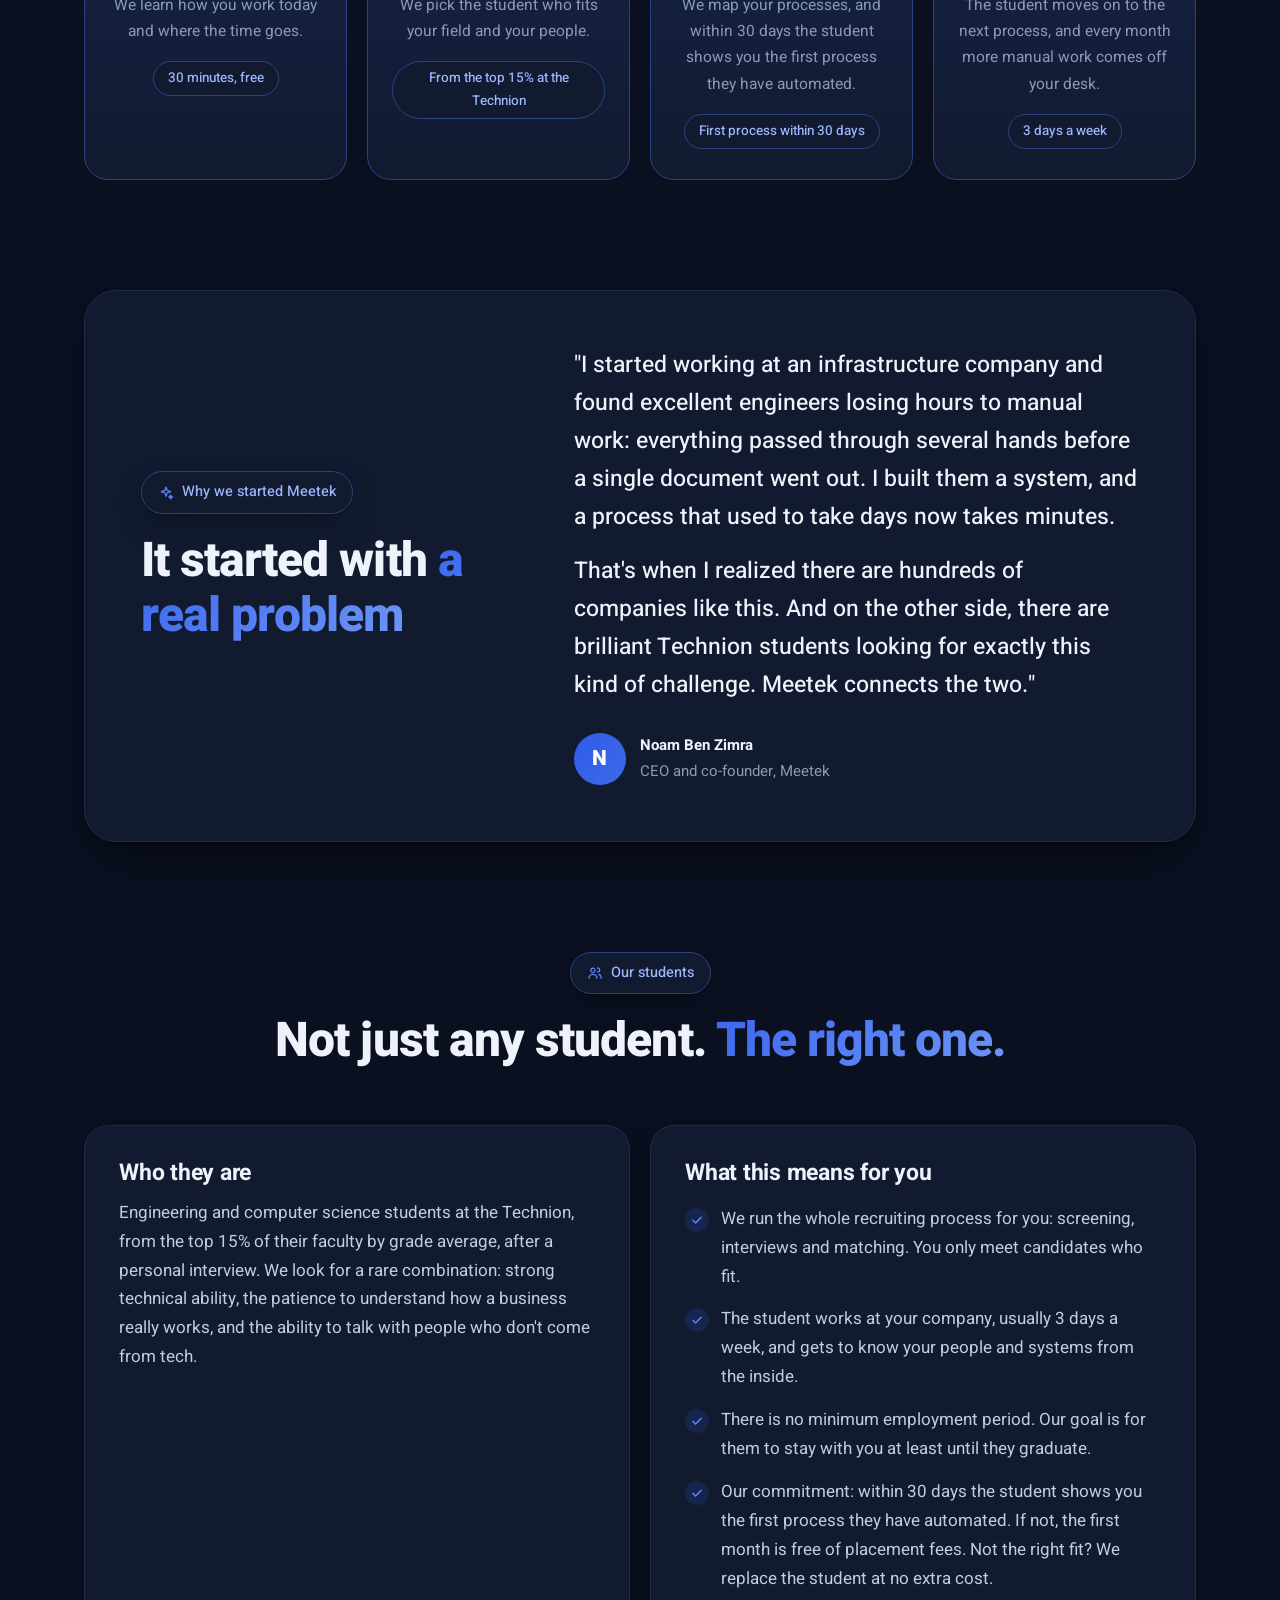
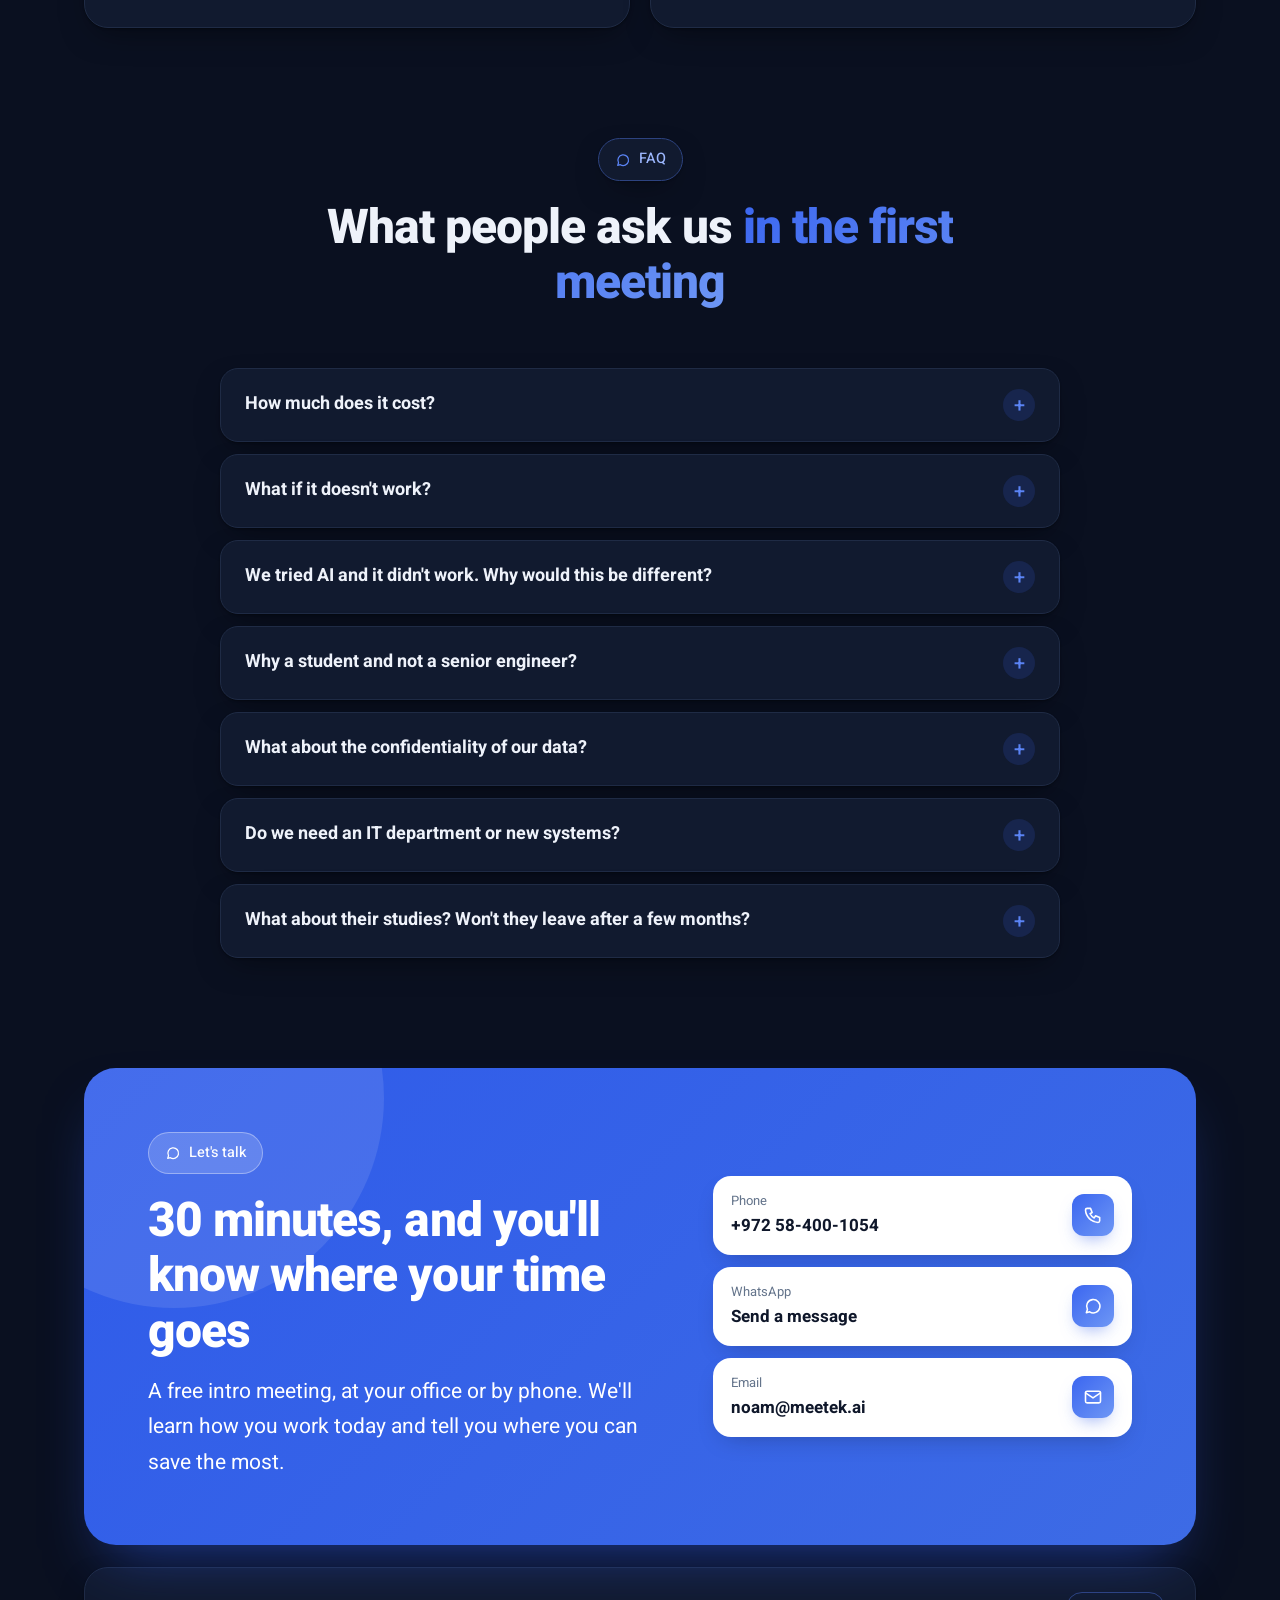
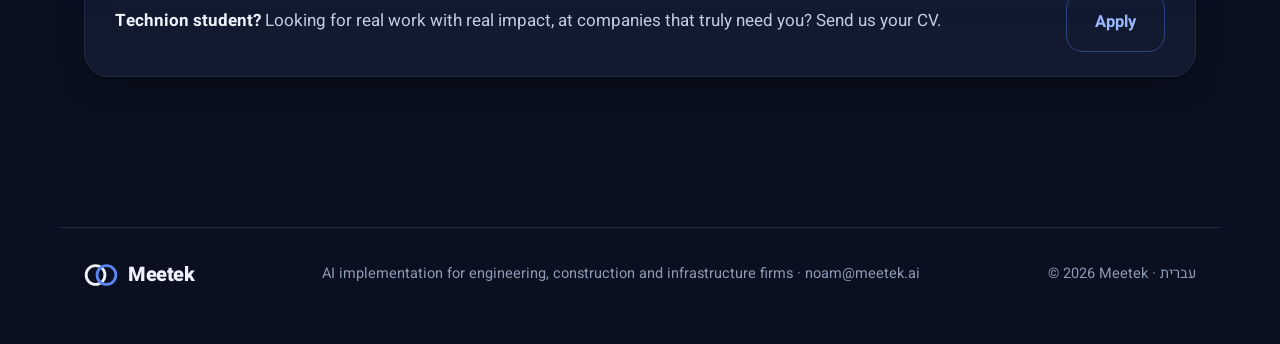
==== commit 493ac68f: "Site copy: lead with the student and the audience, top-15% criterion, 30-day guarantee - Hero: 'סטוד" ====
--- a/public/en/index.html
+++ b/public/en/index.html
@@ -55,15 +55,15 @@
   <span class="float-ic c"><svg width="28" height="28" viewBox="0 0 24 24" fill="none" stroke="currentColor" stroke-width="1.6" stroke-linecap="round" stroke-linejoin="round" aria-hidden="true"><path d="M12 3l1.8 5.2L19 10l-5.2 1.8L12 17l-1.8-5.2L5 10l5.2-1.8z"/><path d="M19 15l.8 2.2L22 18l-2.2.8L19 21l-.8-2.2L16 18l2.2-.8z"/></svg></span>
   <div class="wrap center">
     <div class="reveal">
-      <span class="badge"><svg width="16" height="16" viewBox="0 0 24 24" fill="none" stroke="currentColor" stroke-width="1.9" stroke-linecap="round" stroke-linejoin="round" aria-hidden="true"><path d="M12 3l1.8 5.2L19 10l-5.2 1.8L12 17l-1.8-5.2L5 10l5.2-1.8z"/><path d="M19 15l.8 2.2L22 18l-2.2.8L19 21l-.8-2.2L16 18l2.2-.8z"/></svg>Top Technion students, in your office</span>
-      <h1>AI that works in your office.<br><span class="grad-text">Not just in a slide deck.</span></h1>
-      <p class="lead">Meetek finds you a top engineering student from the Technion to work at your company, usually 3 days a week. They learn how the work gets done today, find where the hours go, and build the tools that give those hours back.</p>
+      <span class="badge"><svg width="16" height="16" viewBox="0 0 24 24" fill="none" stroke="currentColor" stroke-width="1.9" stroke-linecap="round" stroke-linejoin="round" aria-hidden="true"><path d="M12 3l1.8 5.2L19 10l-5.2 1.8L12 17l-1.8-5.2L5 10l5.2-1.8z"/><path d="M19 15l.8 2.2L22 18l-2.2.8L19 21l-.8-2.2L16 18l2.2-.8z"/></svg>For engineering, construction and infrastructure firms</span>
+      <h1>A top Technion student<br><span class="grad-text">who builds you software and AI automations</span></h1>
+      <p class="lead">The student works in your office, usually 3 days a week. They learn how the work gets done today, find where the hours go, and build the tools that give those hours back. We find, screen and match them for you.</p>
       <div class="hero-ctas">
         <a class="btn btn-primary" href="#contact">Book a 30-minute intro<span class="arrow"><svg width="18" height="18" viewBox="0 0 24 24" fill="none" stroke="currentColor" stroke-width="2.2" stroke-linecap="round" stroke-linejoin="round" aria-hidden="true"><path d="M5 12h14M13 6l6 6-6 6"/></svg></span></a>
         <a class="btn btn-ghost" href="#how">How it works</a>
       </div>
     </div>
-    <div class="stats"><div class="stat reveal"><div class="ic"><svg width="22" height="22" viewBox="0 0 24 24" fill="none" stroke="currentColor" stroke-width="1.9" stroke-linecap="round" stroke-linejoin="round" aria-hidden="true"><circle cx="11" cy="11" r="7"/><path d="M20 20l-4-4"/></svg></div><b>30</b><span>minute intro meeting, free of charge</span></div><div class="stat reveal"><div class="ic"><svg width="22" height="22" viewBox="0 0 24 24" fill="none" stroke="currentColor" stroke-width="1.9" stroke-linecap="round" stroke-linejoin="round" aria-hidden="true"><circle cx="12" cy="12" r="8.5"/><path d="M12 7.5V12l3 2"/></svg></div><b>3</b><span>days a week in your office</span></div><div class="stat reveal"><div class="ic"><svg width="22" height="22" viewBox="0 0 24 24" fill="none" stroke="currentColor" stroke-width="1.9" stroke-linecap="round" stroke-linejoin="round" aria-hidden="true"><path d="M12 3l8 3v6c0 5-3.5 8-8 9-4.5-1-8-4-8-9V6z"/></svg></div><b>0</b><span>minimum employment period</span></div></div>
+    <div class="stats"><div class="stat reveal"><div class="ic"><svg width="22" height="22" viewBox="0 0 24 24" fill="none" stroke="currentColor" stroke-width="1.9" stroke-linecap="round" stroke-linejoin="round" aria-hidden="true"><circle cx="11" cy="11" r="7"/><path d="M20 20l-4-4"/></svg></div><b>30</b><span>minute intro meeting, free of charge</span></div><div class="stat reveal"><div class="ic"><svg width="22" height="22" viewBox="0 0 24 24" fill="none" stroke="currentColor" stroke-width="1.9" stroke-linecap="round" stroke-linejoin="round" aria-hidden="true"><circle cx="12" cy="12" r="8.5"/><path d="M12 7.5V12l3 2"/></svg></div><b>3</b><span>days a week in your office</span></div><div class="stat reveal"><div class="ic"><svg width="22" height="22" viewBox="0 0 24 24" fill="none" stroke="currentColor" stroke-width="1.9" stroke-linecap="round" stroke-linejoin="round" aria-hidden="true"><path d="M12 3l8 3v6c0 5-3.5 8-8 9-4.5-1-8-4-8-9V6z"/></svg></div><b>15%</b><span>top of the Technion, by faculty grade average</span></div></div>
   </div>
 </section>
 
@@ -76,6 +76,16 @@
     </div>
     <div class="pains"><article class="pain r reveal"><div class="pi"><span><svg width="18" height="18" viewBox="0 0 24 24" fill="none" stroke="currentColor" stroke-width="2.2" stroke-linecap="round" stroke-linejoin="round" aria-hidden="true"><path d="M7 7l10 10M17 7L7 17"/></svg></span><span><svg width="18" height="18" viewBox="0 0 24 24" fill="none" stroke="currentColor" stroke-width="1.9" stroke-linecap="round" stroke-linejoin="round" aria-hidden="true"><circle cx="12" cy="12" r="8.5"/><path d="M12 7.5V12l3 2"/></svg></span></div><h3>You tried ChatGPT, and it stayed in a browser tab</h3><p>The work itself stayed the same: spreadsheets, documents and copy-paste.</p></article><article class="pain o reveal"><div class="pi"><span><svg width="18" height="18" viewBox="0 0 24 24" fill="none" stroke="currentColor" stroke-width="2.2" stroke-linecap="round" stroke-linejoin="round" aria-hidden="true"><path d="M7 7l10 10M17 7L7 17"/></svg></span><span><svg width="18" height="18" viewBox="0 0 24 24" fill="none" stroke="currentColor" stroke-width="1.9" stroke-linecap="round" stroke-linejoin="round" aria-hidden="true"><circle cx="9" cy="8" r="3.2"/><path d="M3 20a6 6 0 0 1 12 0"/><path d="M16 4.5a3 3 0 0 1 0 6M18 14a5.5 5.5 0 0 1 3 6"/></svg></span></div><h3>Nobody in the company knows where to start</h3><p>Everyone is busy with day-to-day work, and there's no one to own this.</p></article><article class="pain p reveal"><div class="pi"><span><svg width="18" height="18" viewBox="0 0 24 24" fill="none" stroke="currentColor" stroke-width="2.2" stroke-linecap="round" stroke-linejoin="round" aria-hidden="true"><path d="M7 7l10 10M17 7L7 17"/></svg></span><span><svg width="18" height="18" viewBox="0 0 24 24" fill="none" stroke="currentColor" stroke-width="1.9" stroke-linecap="round" stroke-linejoin="round" aria-hidden="true"><ellipse cx="12" cy="6" rx="7" ry="3"/><path d="M5 6v6c0 1.7 3.1 3 7 3s7-1.3 7-3V6M5 12v6c0 1.7 3.1 3 7 3s7-1.3 7-3v-6"/></svg></span></div><h3>Consultants give you a deck, but don't build</h3><p>The recommendations stay on paper, and the processes don't change.</p></article></div>
     <p class="callout reveal">We don't hand you a roadmap. <b>We sit in your office and build.</b></p>
+  </div>
+</section>
+
+<section class="block" style="padding-top:0">
+  <div class="wrap">
+    <div class="head reveal">
+      <span class="badge"><svg width="16" height="16" viewBox="0 0 24 24" fill="none" stroke="currentColor" stroke-width="1.9" stroke-linecap="round" stroke-linejoin="round" aria-hidden="true"><path d="M4 20V10M10 20V4M16 20v-7M22 20H2"/></svg>Comparison</span>
+      <h2>Why not a consulting firm, <span class="grad-text">or hiring on your own?</span></h2>
+    </div>
+    <div class="table-wrap reveal"><table><thead><tr><th scope="col"><span class="sr-only">Criteria</span></th><th scope="col">Hiring on your own</th><th scope="col">External consultant</th><th scope="col" class="us">Meetek</th></tr></thead><tbody><tr><td>Who finds the candidate</td><td>You, on your own time</td><td>Not applicable</td><td class="us">We do, from the top 15% at the Technion</td></tr><tr><td>On site</td><td>Yes</td><td>Usually not</td><td class="us">3 days a week, in your office</td></tr><tr><td>What you get</td><td>Depends on who you hired</td><td>Recommendations and a deck</td><td class="us">Tools actually built and deployed</td></tr><tr><td>What stays with you</td><td>Whatever the hire knows</td><td>The consultant builds, bills and leaves</td><td class="us">Someone who knows the work from the inside and keeps improving it</td></tr><tr><td>Commitment</td><td>None</td><td>Hours, not outcomes</td><td class="us">First process within 30 days, or a month without placement fees</td></tr><tr><td>Cost</td><td>Job ads, interview time, trial and error</td><td>Fixed project, high hourly rate</td><td class="us">A placement fee per hour worked, first year only</td></tr></tbody></table></div>
   </div>
 </section>
 
@@ -114,7 +124,7 @@
       <span class="badge"><svg width="16" height="16" viewBox="0 0 24 24" fill="none" stroke="currentColor" stroke-width="1.9" stroke-linecap="round" stroke-linejoin="round" aria-hidden="true"><path d="M13 2L4 14h7l-1 8 9-12h-7z"/></svg>How it works</span>
       <h2>From one meeting <span class="grad-text">to a student in your office</span></h2>
     </div>
-    <ol class="steps"><li class="step reveal"><div class="ic"><svg width="22" height="22" viewBox="0 0 24 24" fill="none" stroke="currentColor" stroke-width="1.9" stroke-linecap="round" stroke-linejoin="round" aria-hidden="true"><circle cx="11" cy="11" r="7"/><path d="M20 20l-4-4"/></svg></div><small>Step 1</small><h3>Intro meeting</h3><p>We learn how you work today and where the time goes.</p><span class="pill">30 minutes, free</span></li><li class="step reveal"><div class="ic"><svg width="22" height="22" viewBox="0 0 24 24" fill="none" stroke="currentColor" stroke-width="1.9" stroke-linecap="round" stroke-linejoin="round" aria-hidden="true"><path d="M3 11l4-4 5 2 5-2 4 4"/><path d="M7 7v6l5 5 5-5V7"/></svg></div><small>Step 2</small><h3>Student match</h3><p>We pick the student who fits your field and your people.</p><span class="pill">From those who passed interviews</span></li><li class="step reveal"><div class="ic"><svg width="22" height="22" viewBox="0 0 24 24" fill="none" stroke="currentColor" stroke-width="1.9" stroke-linecap="round" stroke-linejoin="round" aria-hidden="true"><path d="M13 2L4 14h7l-1 8 9-12h-7z"/></svg></div><small>Step 3</small><h3>The first month</h3><p>We map your processes and start with the one that will make you the most money.</p><span class="pill">Results early on</span></li><li class="step reveal"><div class="ic"><svg width="22" height="22" viewBox="0 0 24 24" fill="none" stroke="currentColor" stroke-width="1.9" stroke-linecap="round" stroke-linejoin="round" aria-hidden="true"><path d="M5 15c-1 1-1.5 4-1.5 4s3-.5 4-1.5"/><path d="M9 15l-3-3c1-4 5-9 12-9 0 7-5 11-9 12z"/><circle cx="14.5" cy="9.5" r="1.5"/></svg></div><small>Step 4</small><h3>Ongoing support</h3><p>We keep supporting you and the student after they join.</p><span class="pill">3 days a week</span></li></ol>
+    <ol class="steps"><li class="step reveal"><div class="ic"><svg width="22" height="22" viewBox="0 0 24 24" fill="none" stroke="currentColor" stroke-width="1.9" stroke-linecap="round" stroke-linejoin="round" aria-hidden="true"><circle cx="11" cy="11" r="7"/><path d="M20 20l-4-4"/></svg></div><small>Step 1</small><h3>Intro meeting</h3><p>We learn how you work today and where the time goes.</p><span class="pill">30 minutes, free</span></li><li class="step reveal"><div class="ic"><svg width="22" height="22" viewBox="0 0 24 24" fill="none" stroke="currentColor" stroke-width="1.9" stroke-linecap="round" stroke-linejoin="round" aria-hidden="true"><path d="M3 11l4-4 5 2 5-2 4 4"/><path d="M7 7v6l5 5 5-5V7"/></svg></div><small>Step 2</small><h3>Student match</h3><p>We pick the student who fits your field and your people.</p><span class="pill">From the top 15% at the Technion</span></li><li class="step reveal"><div class="ic"><svg width="22" height="22" viewBox="0 0 24 24" fill="none" stroke="currentColor" stroke-width="1.9" stroke-linecap="round" stroke-linejoin="round" aria-hidden="true"><path d="M13 2L4 14h7l-1 8 9-12h-7z"/></svg></div><small>Step 3</small><h3>The first month</h3><p>We map your processes, and within 30 days the student shows you the first process they have automated.</p><span class="pill">First process within 30 days</span></li><li class="step reveal"><div class="ic"><svg width="22" height="22" viewBox="0 0 24 24" fill="none" stroke="currentColor" stroke-width="1.9" stroke-linecap="round" stroke-linejoin="round" aria-hidden="true"><path d="M5 15c-1 1-1.5 4-1.5 4s3-.5 4-1.5"/><path d="M9 15l-3-3c1-4 5-9 12-9 0 7-5 11-9 12z"/><circle cx="14.5" cy="9.5" r="1.5"/></svg></div><small>Step 4</small><h3>Ongoing work</h3><p>The student moves on to the next process, and every month more manual work comes off your desk.</p><span class="pill">3 days a week</span></li></ol>
   </div>
 </section>
 
@@ -142,23 +152,13 @@
     <div class="students">
       <div class="panel reveal">
         <h3>Who they are</h3>
-        <p>Engineering and computer science students at the Technion. We look for a rare combination: strong technical ability, the patience to understand how a business really works, and the ability to talk with people who don't come from tech.</p>
+        <p>Engineering and computer science students at the Technion, from the top 15% of their faculty by grade average, after a personal interview. We look for a rare combination: strong technical ability, the patience to understand how a business really works, and the ability to talk with people who don't come from tech.</p>
       </div>
       <div class="panel reveal">
         <h3>What this means for you</h3>
-        <ul><li><span class="tick"><svg width="14" height="14" viewBox="0 0 24 24" fill="none" stroke="currentColor" stroke-width="2.6" stroke-linecap="round" stroke-linejoin="round" aria-hidden="true"><path d="M5 12.5l4.5 4.5L19 7.5"/></svg></span>We run the whole recruiting process for you: screening, interviews and matching. You only meet candidates who fit.</li><li><span class="tick"><svg width="14" height="14" viewBox="0 0 24 24" fill="none" stroke="currentColor" stroke-width="2.6" stroke-linecap="round" stroke-linejoin="round" aria-hidden="true"><path d="M5 12.5l4.5 4.5L19 7.5"/></svg></span>The student works at your company, usually 3 days a week, and gets to know your people and systems from the inside.</li><li><span class="tick"><svg width="14" height="14" viewBox="0 0 24 24" fill="none" stroke="currentColor" stroke-width="2.6" stroke-linecap="round" stroke-linejoin="round" aria-hidden="true"><path d="M5 12.5l4.5 4.5L19 7.5"/></svg></span>There is no minimum employment period. Our goal is for them to stay with you at least until they graduate.</li><li><span class="tick"><svg width="14" height="14" viewBox="0 0 24 24" fill="none" stroke="currentColor" stroke-width="2.6" stroke-linecap="round" stroke-linejoin="round" aria-hidden="true"><path d="M5 12.5l4.5 4.5L19 7.5"/></svg></span>We keep supporting you and the student after they join.</li></ul>
-      </div>
-    </div>
-  </div>
-</section>
-
-<section class="block" style="padding-top:0">
-  <div class="wrap">
-    <div class="head reveal">
-      <span class="badge"><svg width="16" height="16" viewBox="0 0 24 24" fill="none" stroke="currentColor" stroke-width="1.9" stroke-linecap="round" stroke-linejoin="round" aria-hidden="true"><path d="M4 20V10M10 20V4M16 20v-7M22 20H2"/></svg>Comparison</span>
-      <h2>Why not just hire, <span class="grad-text">or bring in a consultant?</span></h2>
-    </div>
-    <div class="table-wrap reveal"><table><thead><tr><th scope="col"><span class="sr-only">Criteria</span></th><th scope="col">Hiring on your own</th><th scope="col">External consultant</th><th scope="col" class="us">Meetek</th></tr></thead><tbody><tr><td>Who finds the candidate</td><td>You, on your own time</td><td>Not applicable</td><td class="us">We do, from top Technion students</td></tr><tr><td>On site</td><td>Yes</td><td>Usually not</td><td class="us">3 days a week, in your office</td></tr><tr><td>What you get</td><td>Depends on who you hired</td><td>Recommendations and a deck</td><td class="us">Tools actually built and deployed</td></tr><tr><td>Cost</td><td>Job ads, interview time, trial and error</td><td>Fixed project, high hourly rate</td><td class="us">A placement fee per hour worked, first year only</td></tr></tbody></table></div>
+        <ul><li><span class="tick"><svg width="14" height="14" viewBox="0 0 24 24" fill="none" stroke="currentColor" stroke-width="2.6" stroke-linecap="round" stroke-linejoin="round" aria-hidden="true"><path d="M5 12.5l4.5 4.5L19 7.5"/></svg></span>We run the whole recruiting process for you: screening, interviews and matching. You only meet candidates who fit.</li><li><span class="tick"><svg width="14" height="14" viewBox="0 0 24 24" fill="none" stroke="currentColor" stroke-width="2.6" stroke-linecap="round" stroke-linejoin="round" aria-hidden="true"><path d="M5 12.5l4.5 4.5L19 7.5"/></svg></span>The student works at your company, usually 3 days a week, and gets to know your people and systems from the inside.</li><li><span class="tick"><svg width="14" height="14" viewBox="0 0 24 24" fill="none" stroke="currentColor" stroke-width="2.6" stroke-linecap="round" stroke-linejoin="round" aria-hidden="true"><path d="M5 12.5l4.5 4.5L19 7.5"/></svg></span>There is no minimum employment period. Our goal is for them to stay with you at least until they graduate.</li><li><span class="tick"><svg width="14" height="14" viewBox="0 0 24 24" fill="none" stroke="currentColor" stroke-width="2.6" stroke-linecap="round" stroke-linejoin="round" aria-hidden="true"><path d="M5 12.5l4.5 4.5L19 7.5"/></svg></span>Our commitment: within 30 days the student shows you the first process they have automated. If not, the first month is free of placement fees. Not the right fit? We replace the student at no extra cost.</li></ul>
+      </div>
+    </div>
   </div>
 </section>
 
@@ -168,7 +168,7 @@
       <span class="badge"><svg width="16" height="16" viewBox="0 0 24 24" fill="none" stroke="currentColor" stroke-width="1.9" stroke-linecap="round" stroke-linejoin="round" aria-hidden="true"><path d="M4 20l1.3-3.9A8 8 0 1 1 8 19z"/></svg>FAQ</span>
       <h2>What people ask us <span class="grad-text">in the first meeting</span></h2>
     </div>
-    <div class="faq reveal"><details><summary>How much does it cost?</summary><p>The student is employed by you, and you agree their salary with them. Our placement fee is based on the hours they work, for the first year only, with no setup fee and no minimum employment period. We'll go over it in the intro meeting.</p></details><details><summary>We tried AI and it didn't work. Why would this be different?</summary><p>Because this time someone sits in your office. AI tools on their own don't know what your bill of quantities looks like, where documents are stored, or who signs off on what. The student learns all of that from the inside and builds the tools around your real work.</p></details><details><summary>Why a student and not a senior engineer?</summary><p>Because what you need here is someone sharp, curious and available, who sits with you three days a week and learns the business. Every student is interviewed by us, and we mentor them all the way.</p></details><details><summary>What about the confidentiality of our data?</summary><p>We sign a non-disclosure agreement before work begins. The student only works on the systems and documents you approve.</p></details><details><summary>Do we need an IT department or new systems?</summary><p>No. The student works on top of what you already use: spreadsheets, your ERP and accounting software, email and shared folders.</p></details><details><summary>What about their studies? Won't they leave after a few months?</summary><p>We match the workload to your needs, and most students work about 3 days a week alongside their degree. The goal is for the student we match to stay with you at least until they graduate, and longer if both sides are happy.</p></details></div>
+    <div class="faq reveal"><details><summary>How much does it cost?</summary><p>The student is employed by you, and you agree their salary with them. Our placement fee is based on the hours they work, for the first year only, with no setup fee and no minimum employment period. We'll go over it in the intro meeting.</p></details><details><summary>What if it doesn't work?</summary><p>Within 30 days the student shows you the first process they have automated. If that doesn't happen, the first month is free of placement fees. And if the student isn't the right fit, we replace them at no extra cost.</p></details><details><summary>We tried AI and it didn't work. Why would this be different?</summary><p>Because this time someone sits in your office. AI tools on their own don't know what your bill of quantities looks like, where documents are stored, or who signs off on what. The student learns all of that from the inside and builds the tools around your real work.</p></details><details><summary>Why a student and not a senior engineer?</summary><p>Because what you need here is someone sharp, curious and available, who sits with you three days a week and learns the business. We only pick from the top 15% at the Technion, and every student has a personal interview with us.</p></details><details><summary>What about the confidentiality of our data?</summary><p>We sign a non-disclosure agreement before work begins. The student only works on the systems and documents you approve.</p></details><details><summary>Do we need an IT department or new systems?</summary><p>No. The student works on top of what you already use: spreadsheets, your ERP and accounting software, email and shared folders.</p></details><details><summary>What about their studies? Won't they leave after a few months?</summary><p>We match the workload to your needs, and most students work about 3 days a week alongside their degree. The goal is for the student we match to stay with you at least until they graduate, and longer if both sides are happy.</p></details></div>
   </div>
 </section>
 
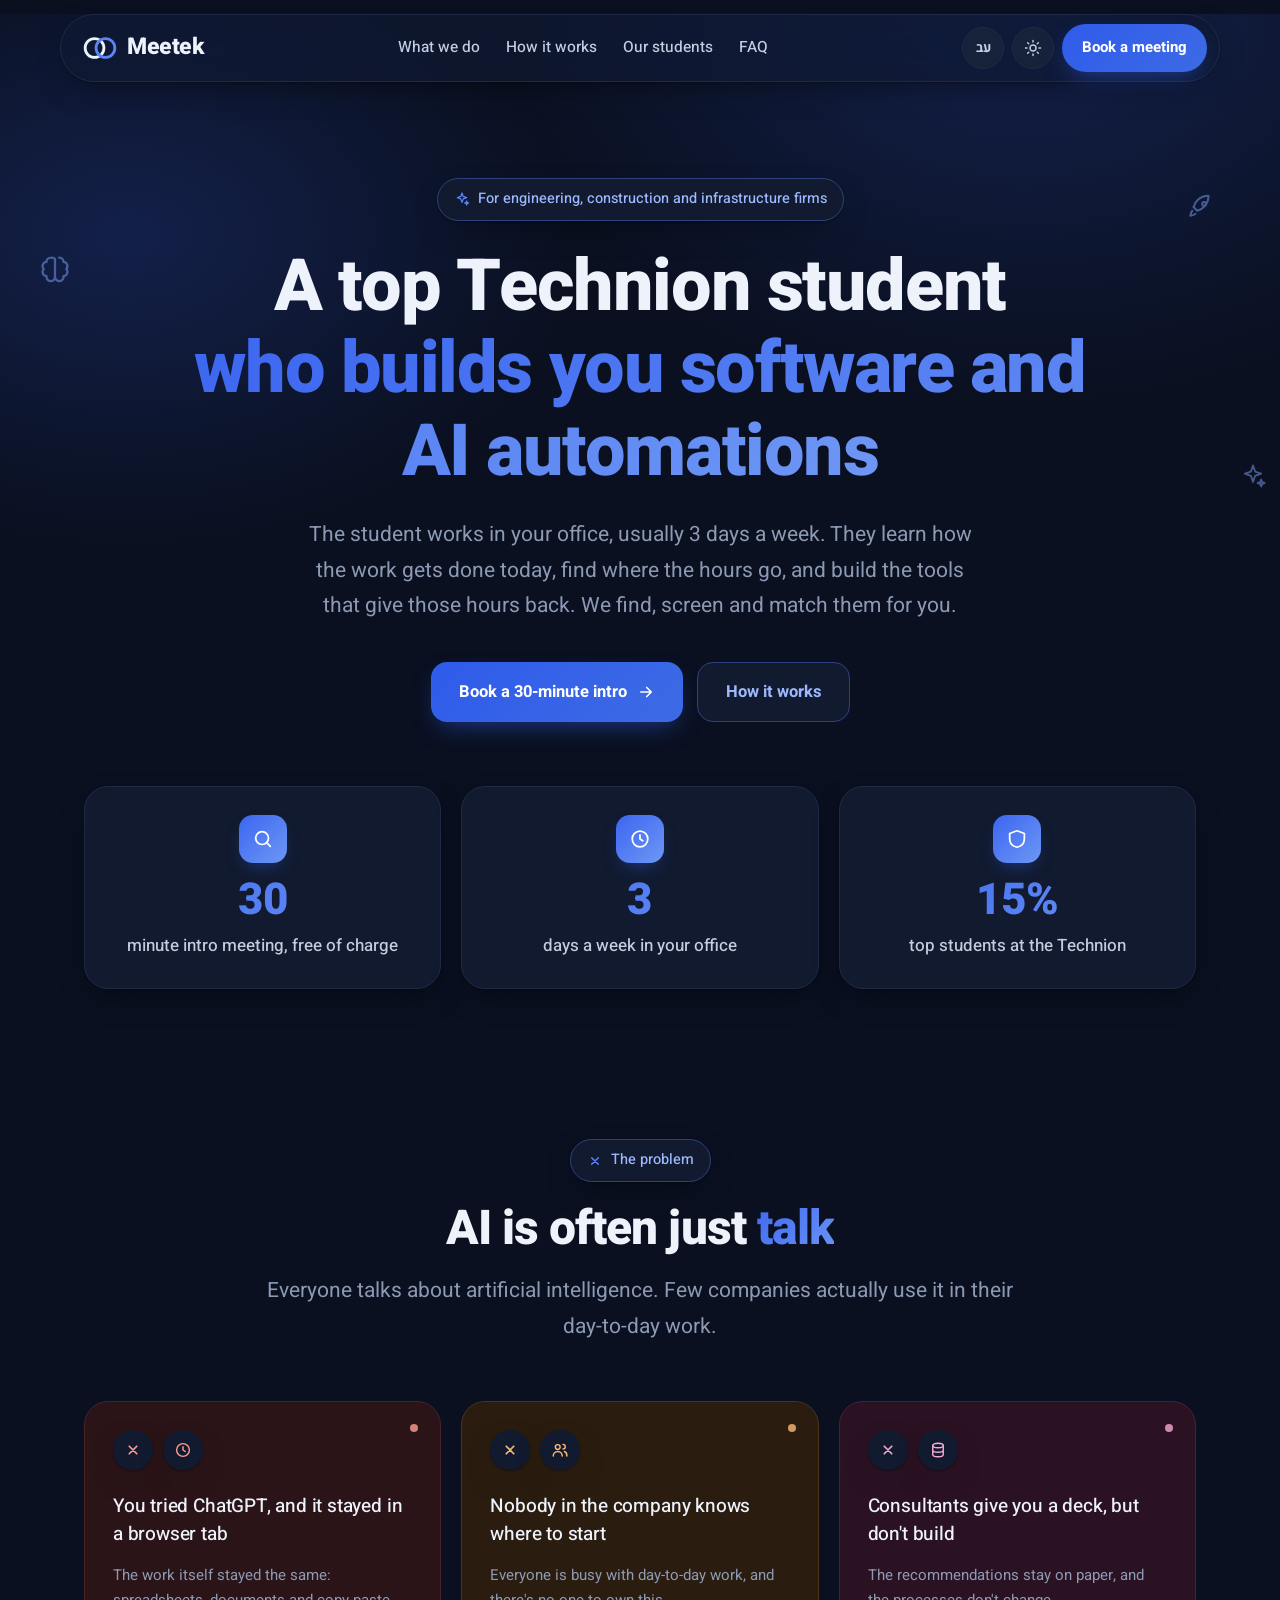
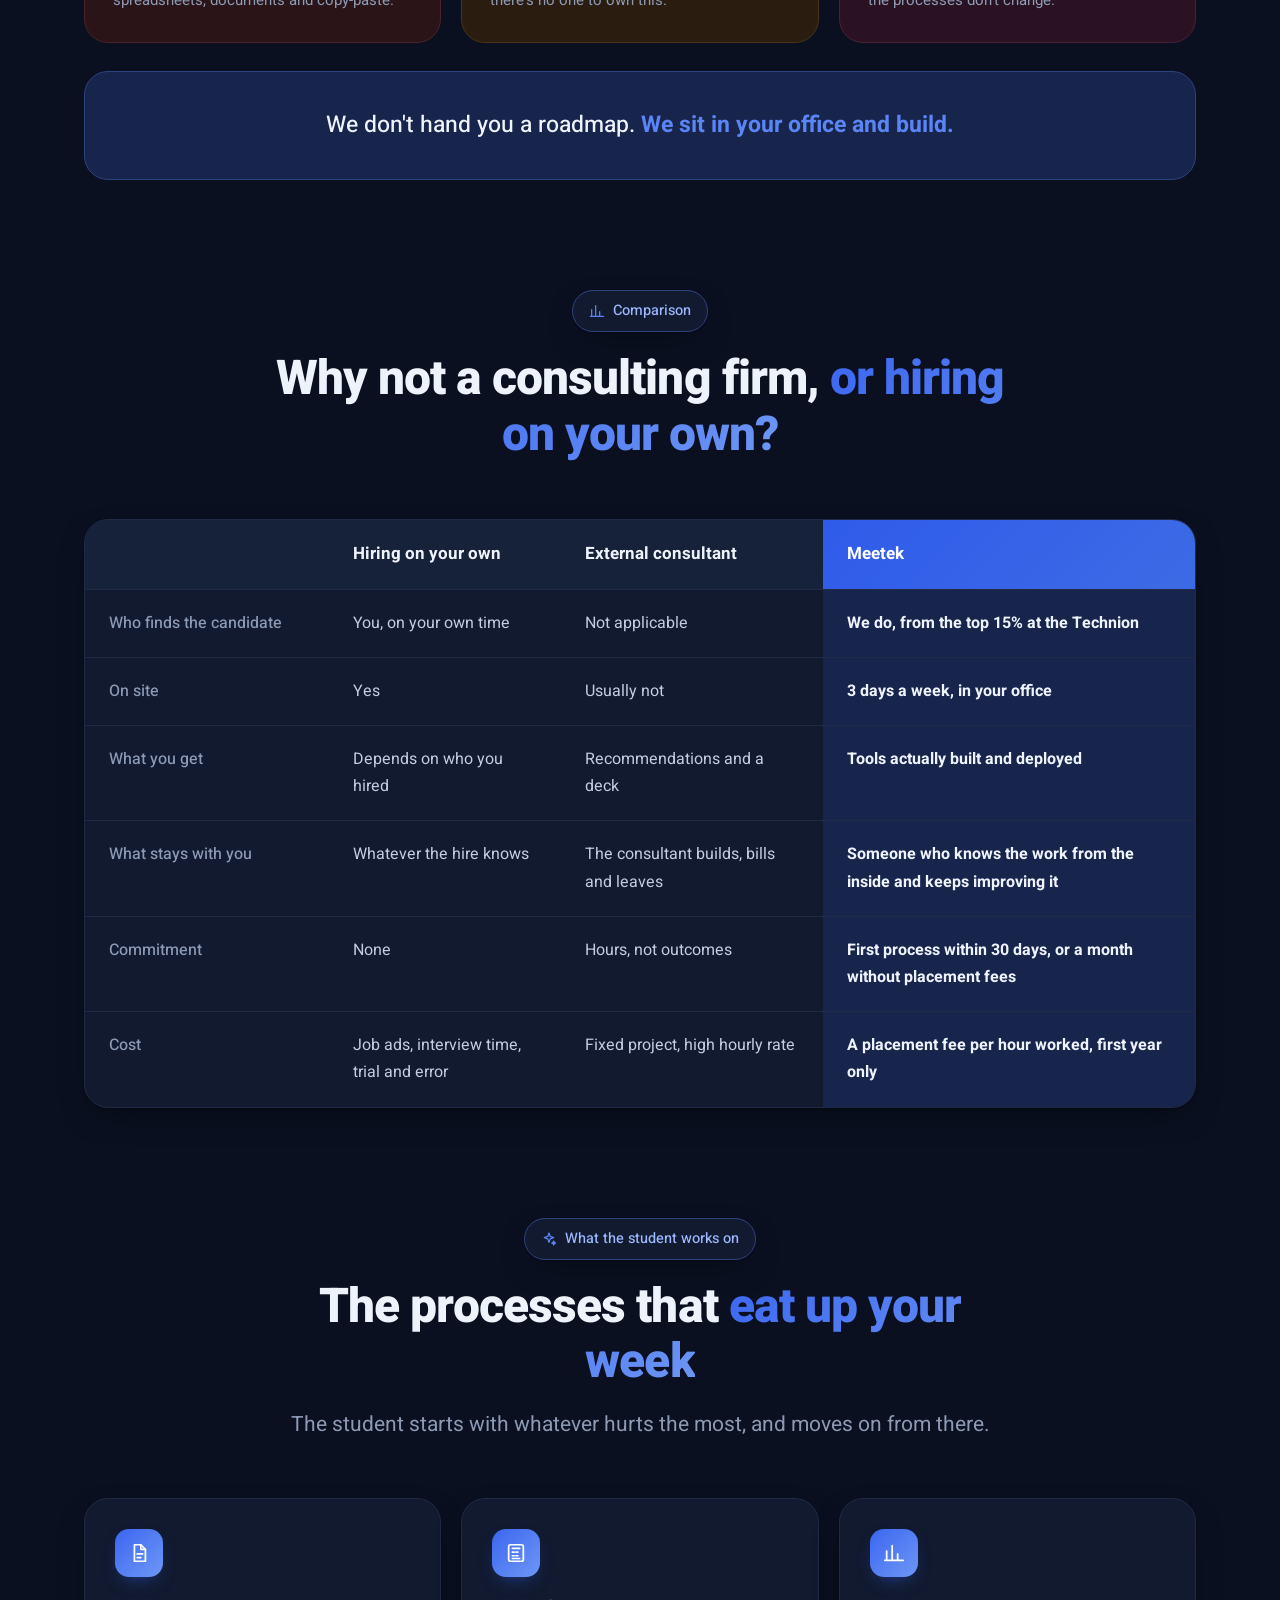
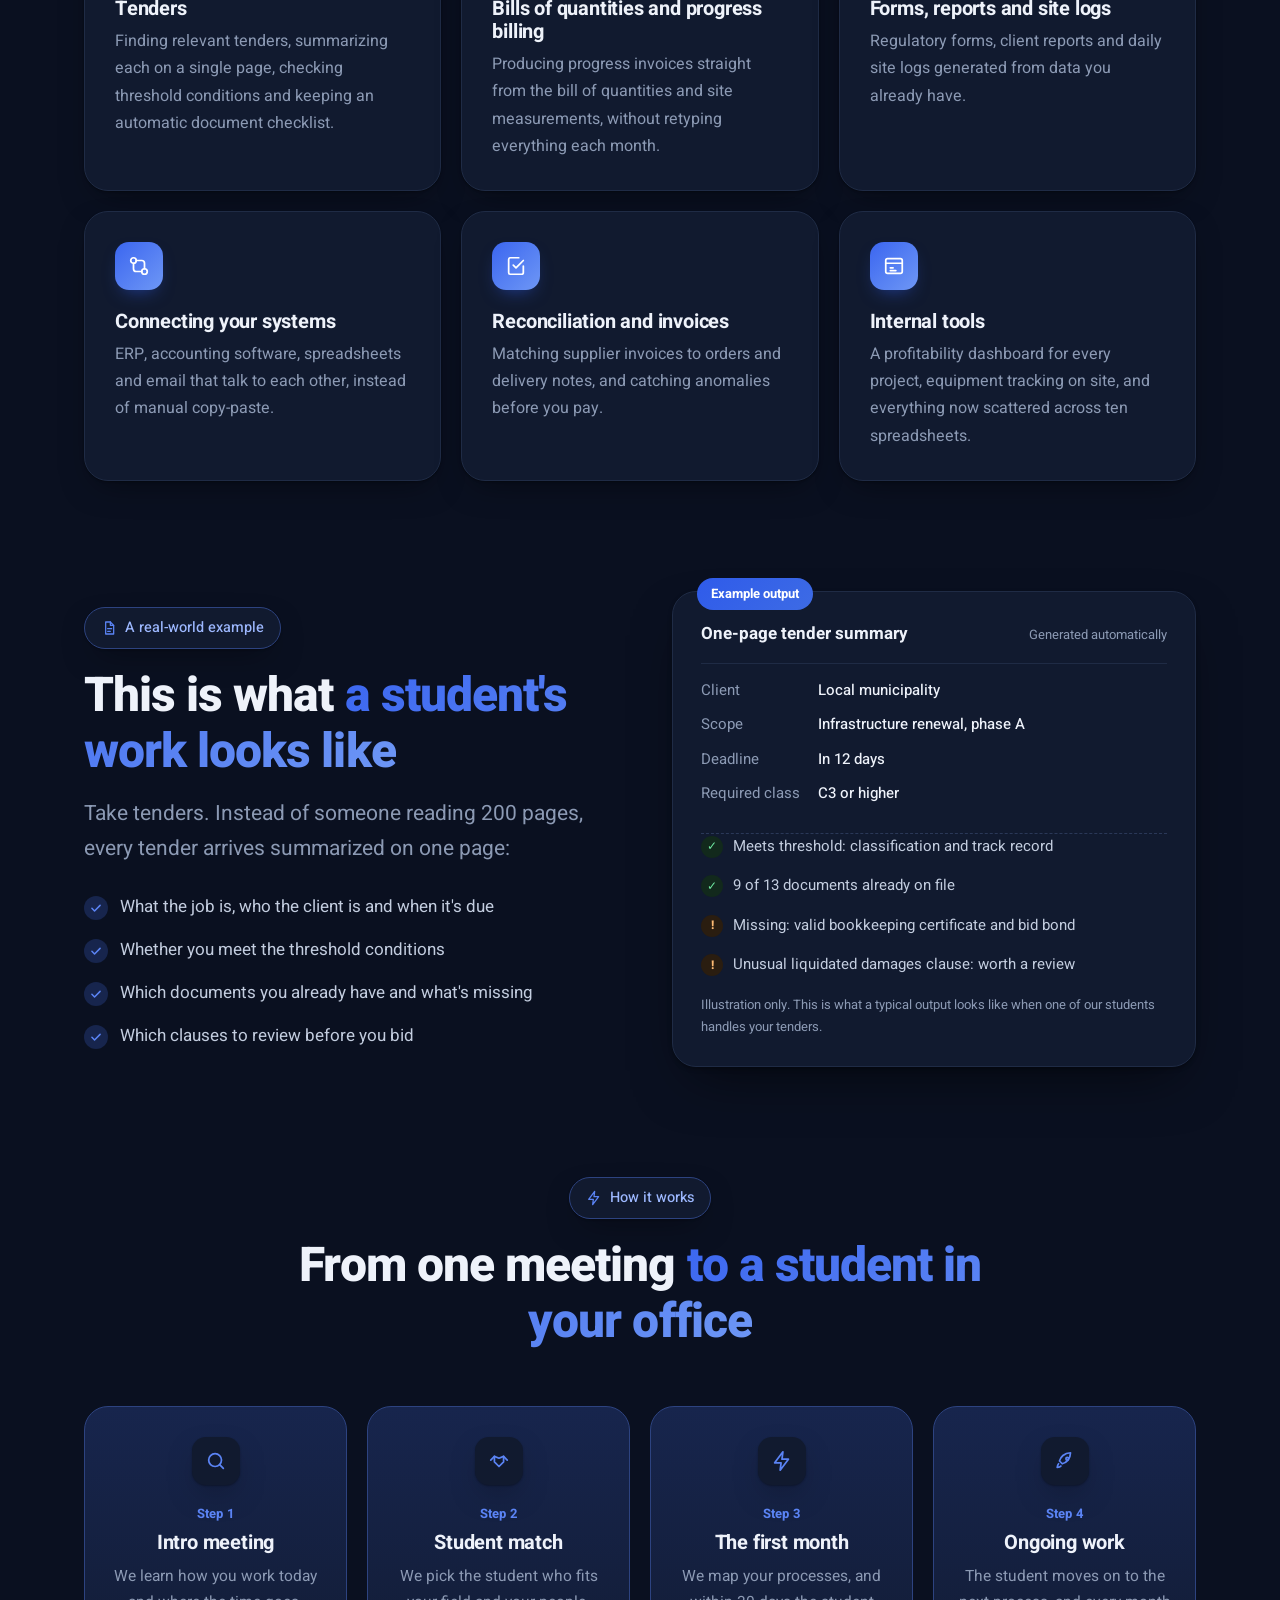
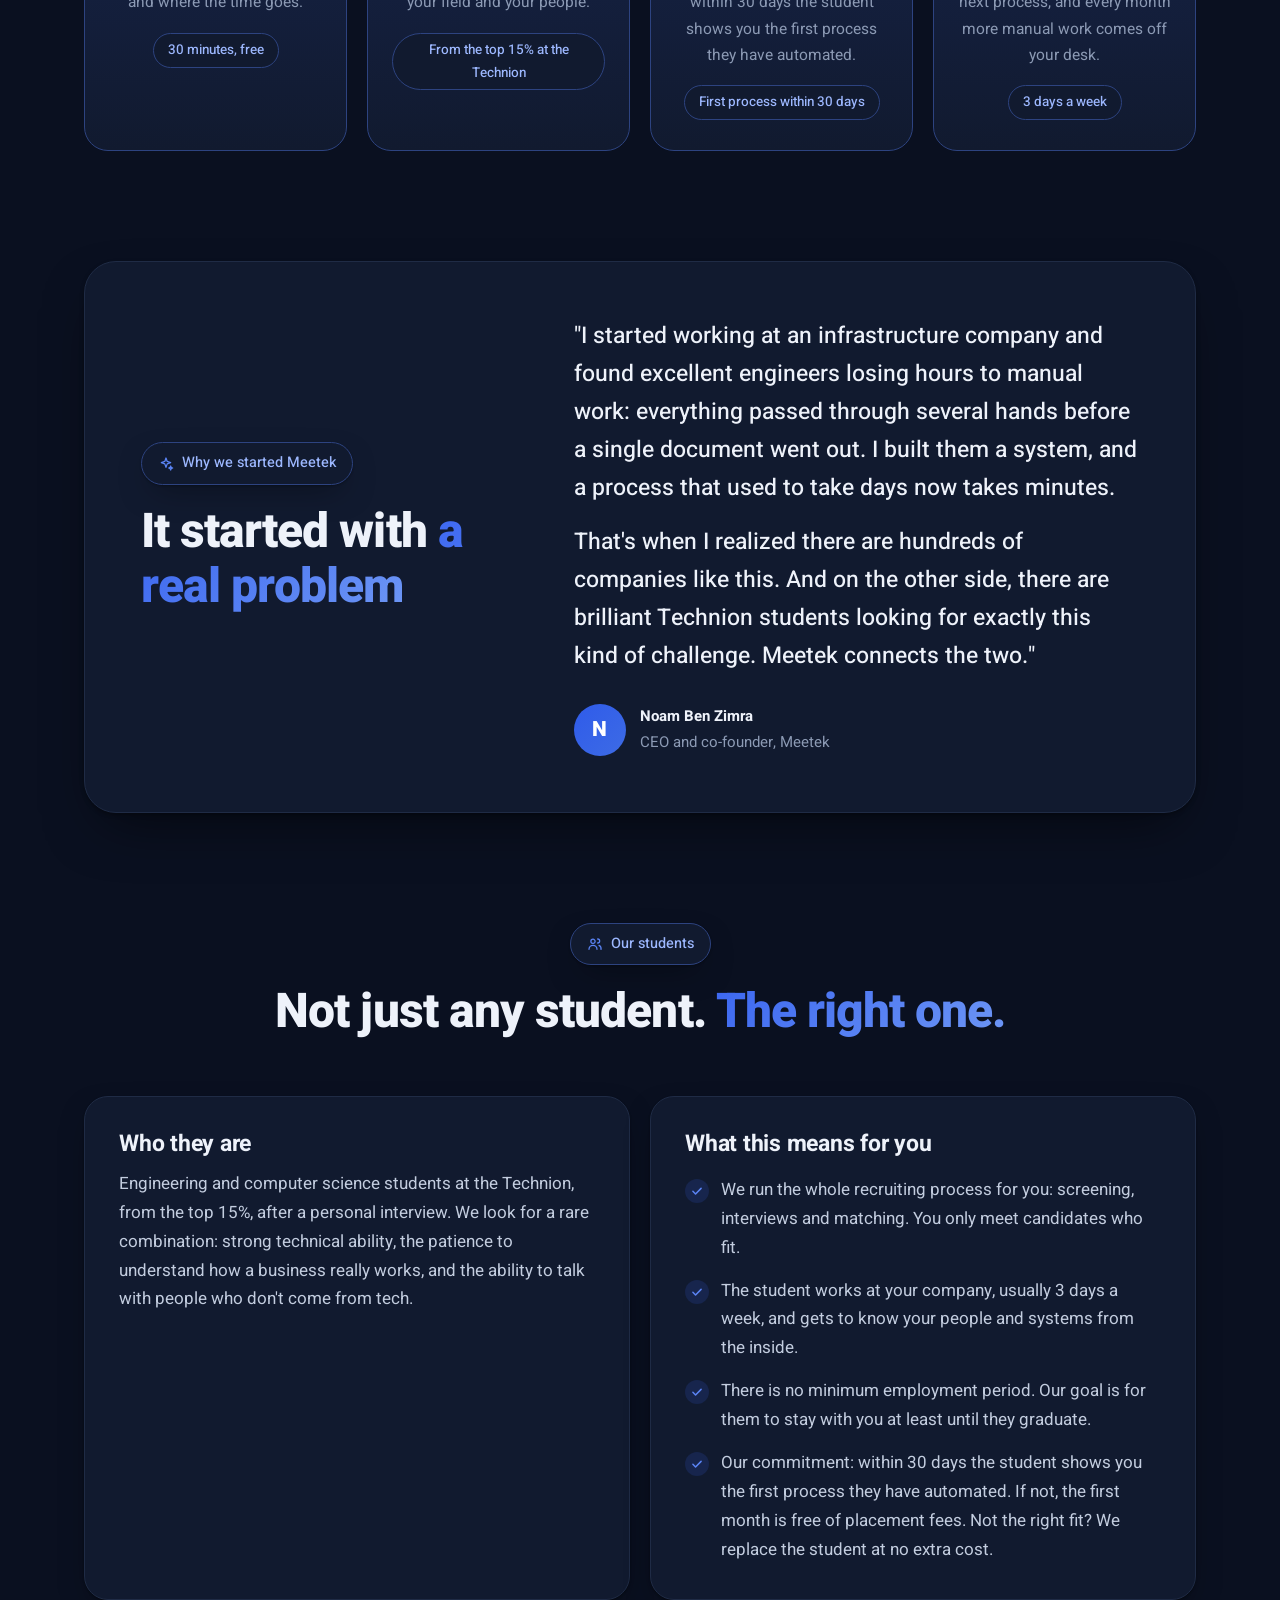
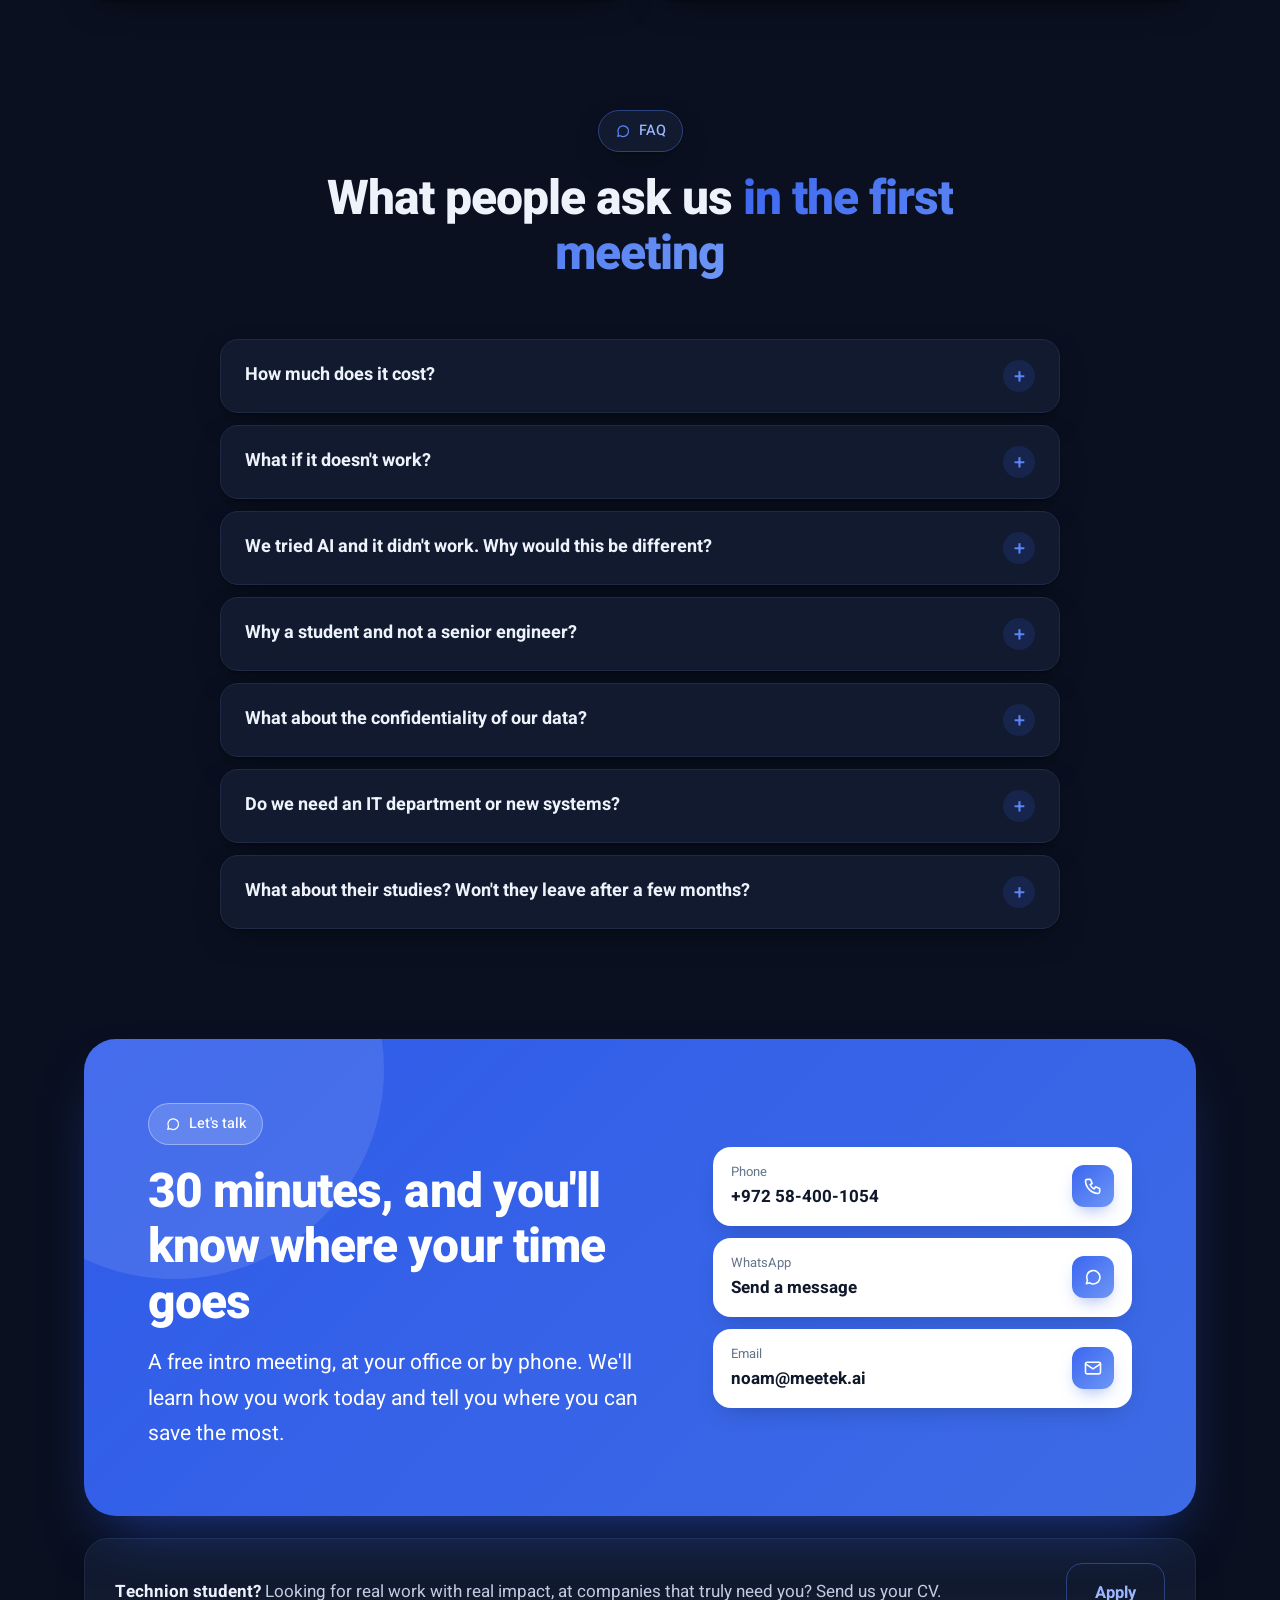
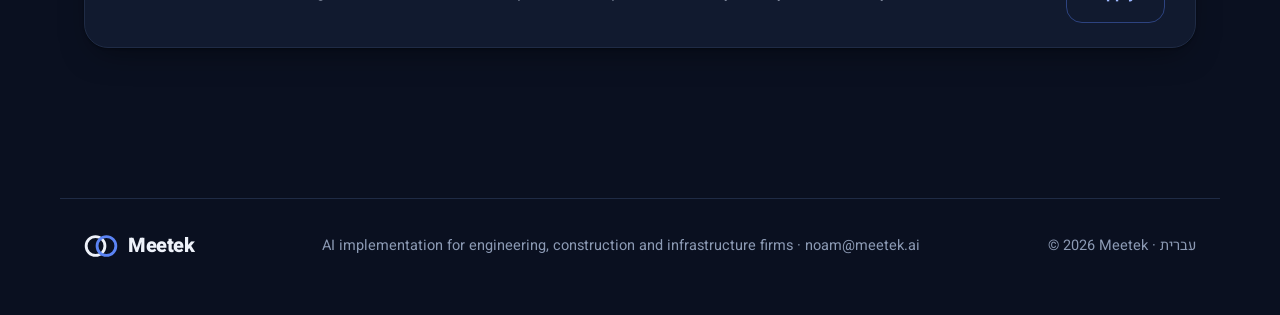
==== commit 82420305: "Site: drop 'by faculty grade average' from the top-15% claim Co-Authored-By: Claude Opus 5.5 <norepl" ====
--- a/public/en/index.html
+++ b/public/en/index.html
@@ -63,7 +63,7 @@
         <a class="btn btn-ghost" href="#how">How it works</a>
       </div>
     </div>
-    <div class="stats"><div class="stat reveal"><div class="ic"><svg width="22" height="22" viewBox="0 0 24 24" fill="none" stroke="currentColor" stroke-width="1.9" stroke-linecap="round" stroke-linejoin="round" aria-hidden="true"><circle cx="11" cy="11" r="7"/><path d="M20 20l-4-4"/></svg></div><b>30</b><span>minute intro meeting, free of charge</span></div><div class="stat reveal"><div class="ic"><svg width="22" height="22" viewBox="0 0 24 24" fill="none" stroke="currentColor" stroke-width="1.9" stroke-linecap="round" stroke-linejoin="round" aria-hidden="true"><circle cx="12" cy="12" r="8.5"/><path d="M12 7.5V12l3 2"/></svg></div><b>3</b><span>days a week in your office</span></div><div class="stat reveal"><div class="ic"><svg width="22" height="22" viewBox="0 0 24 24" fill="none" stroke="currentColor" stroke-width="1.9" stroke-linecap="round" stroke-linejoin="round" aria-hidden="true"><path d="M12 3l8 3v6c0 5-3.5 8-8 9-4.5-1-8-4-8-9V6z"/></svg></div><b>15%</b><span>top of the Technion, by faculty grade average</span></div></div>
+    <div class="stats"><div class="stat reveal"><div class="ic"><svg width="22" height="22" viewBox="0 0 24 24" fill="none" stroke="currentColor" stroke-width="1.9" stroke-linecap="round" stroke-linejoin="round" aria-hidden="true"><circle cx="11" cy="11" r="7"/><path d="M20 20l-4-4"/></svg></div><b>30</b><span>minute intro meeting, free of charge</span></div><div class="stat reveal"><div class="ic"><svg width="22" height="22" viewBox="0 0 24 24" fill="none" stroke="currentColor" stroke-width="1.9" stroke-linecap="round" stroke-linejoin="round" aria-hidden="true"><circle cx="12" cy="12" r="8.5"/><path d="M12 7.5V12l3 2"/></svg></div><b>3</b><span>days a week in your office</span></div><div class="stat reveal"><div class="ic"><svg width="22" height="22" viewBox="0 0 24 24" fill="none" stroke="currentColor" stroke-width="1.9" stroke-linecap="round" stroke-linejoin="round" aria-hidden="true"><path d="M12 3l8 3v6c0 5-3.5 8-8 9-4.5-1-8-4-8-9V6z"/></svg></div><b>15%</b><span>top students at the Technion</span></div></div>
   </div>
 </section>
 
@@ -152,7 +152,7 @@
     <div class="students">
       <div class="panel reveal">
         <h3>Who they are</h3>
-        <p>Engineering and computer science students at the Technion, from the top 15% of their faculty by grade average, after a personal interview. We look for a rare combination: strong technical ability, the patience to understand how a business really works, and the ability to talk with people who don't come from tech.</p>
+        <p>Engineering and computer science students at the Technion, from the top 15%, after a personal interview. We look for a rare combination: strong technical ability, the patience to understand how a business really works, and the ability to talk with people who don't come from tech.</p>
       </div>
       <div class="panel reveal">
         <h3>What this means for you</h3>
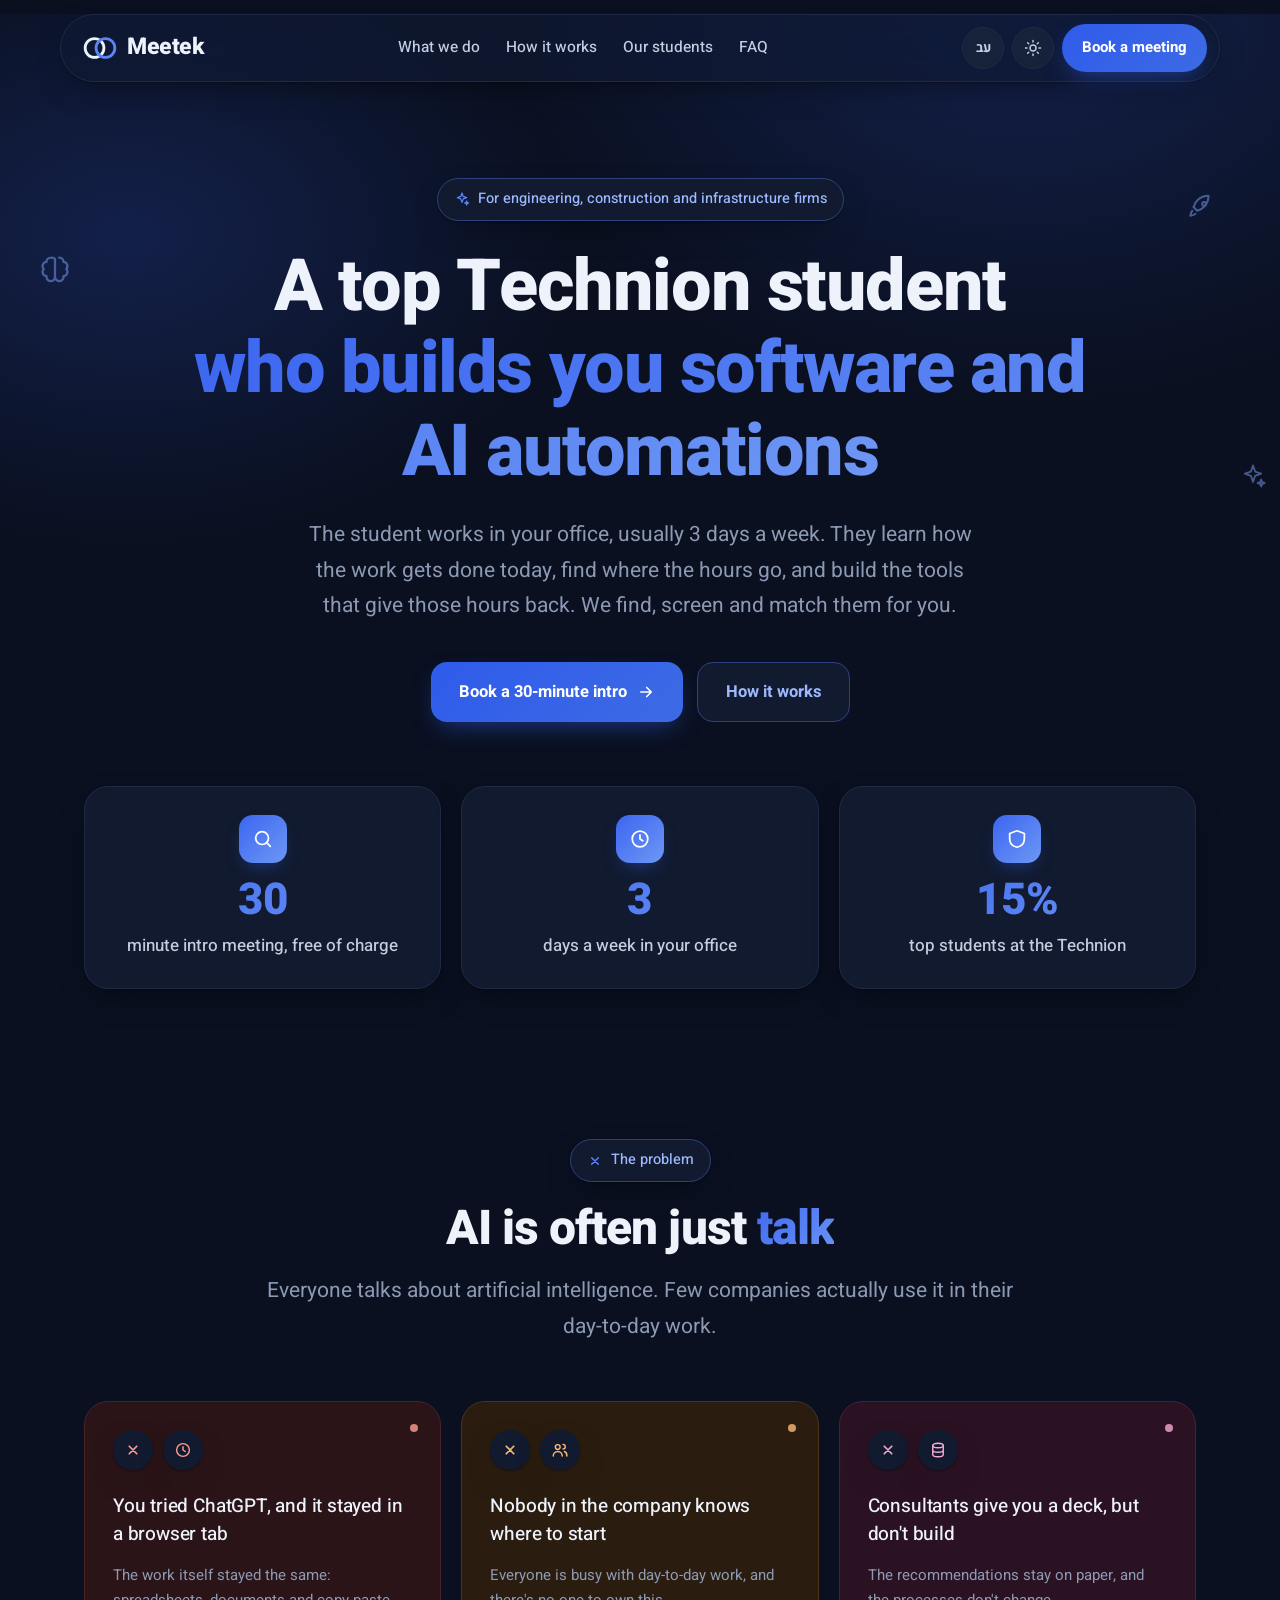
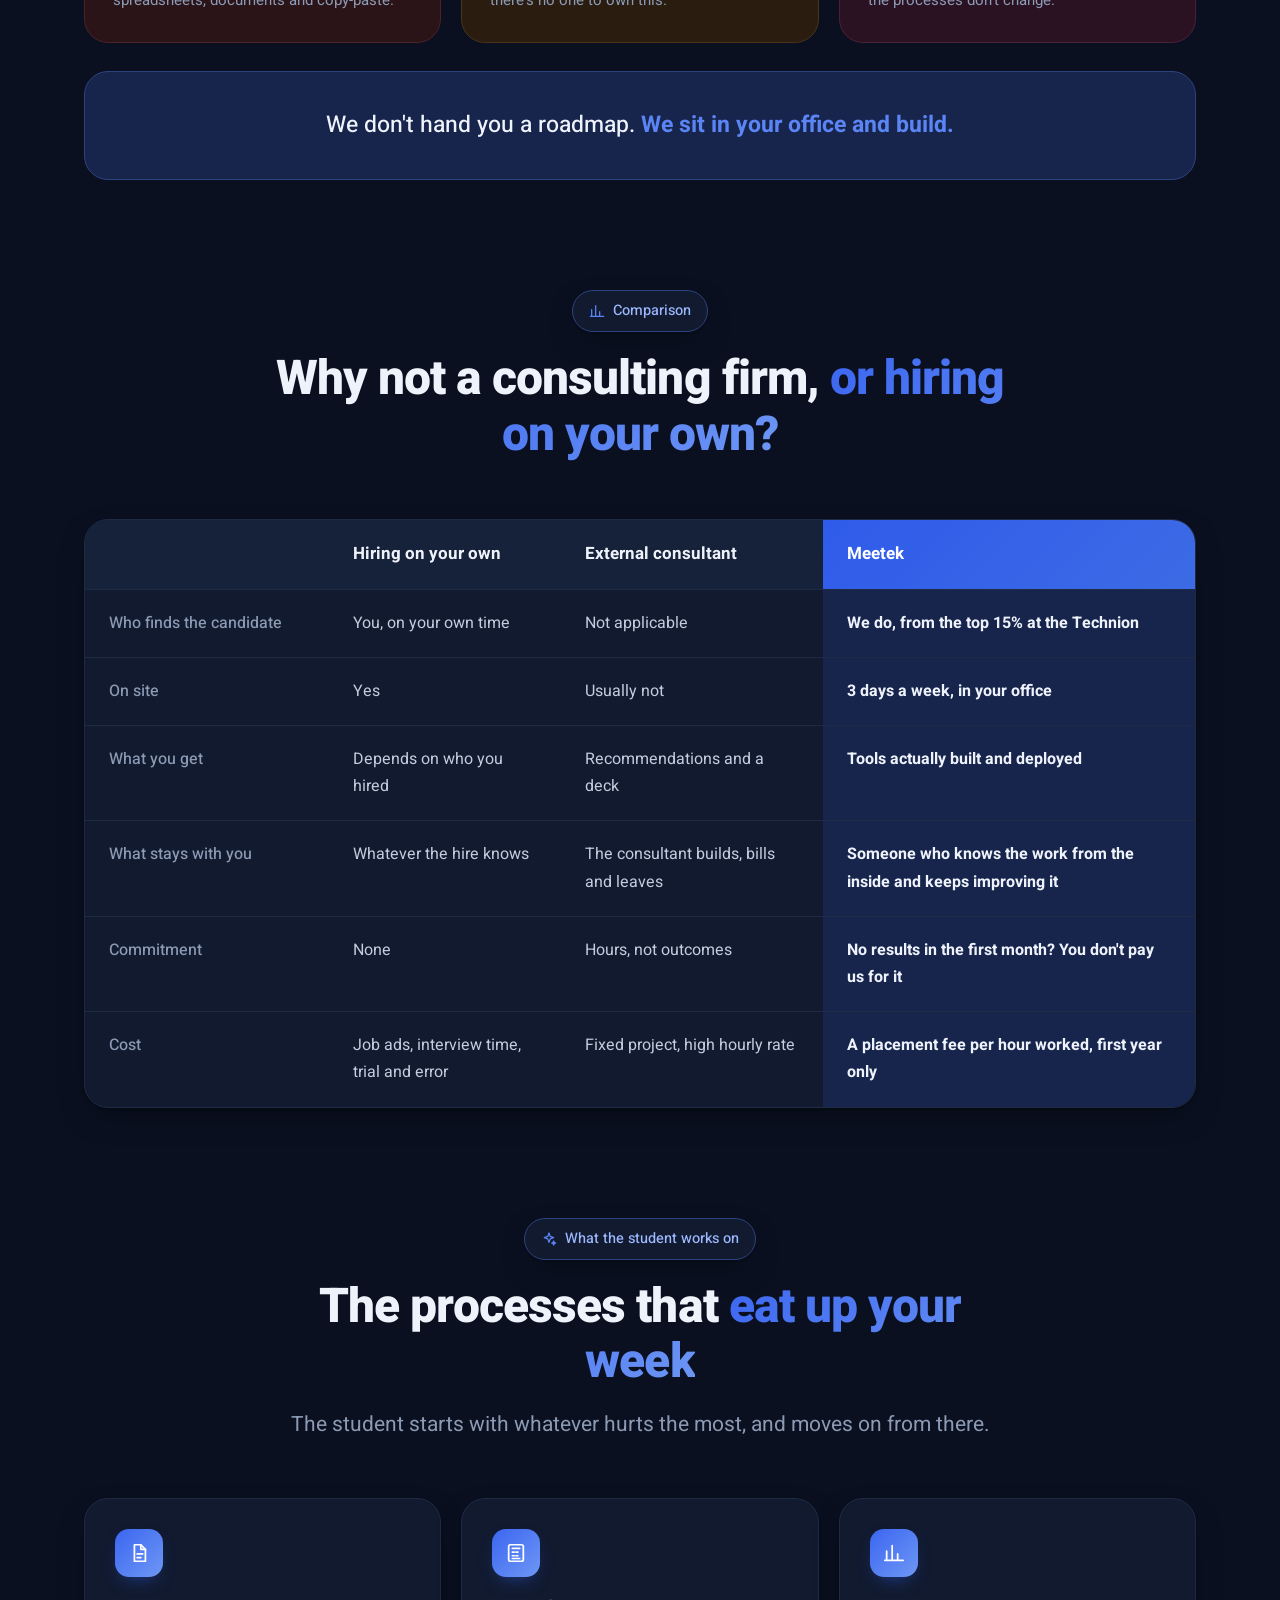
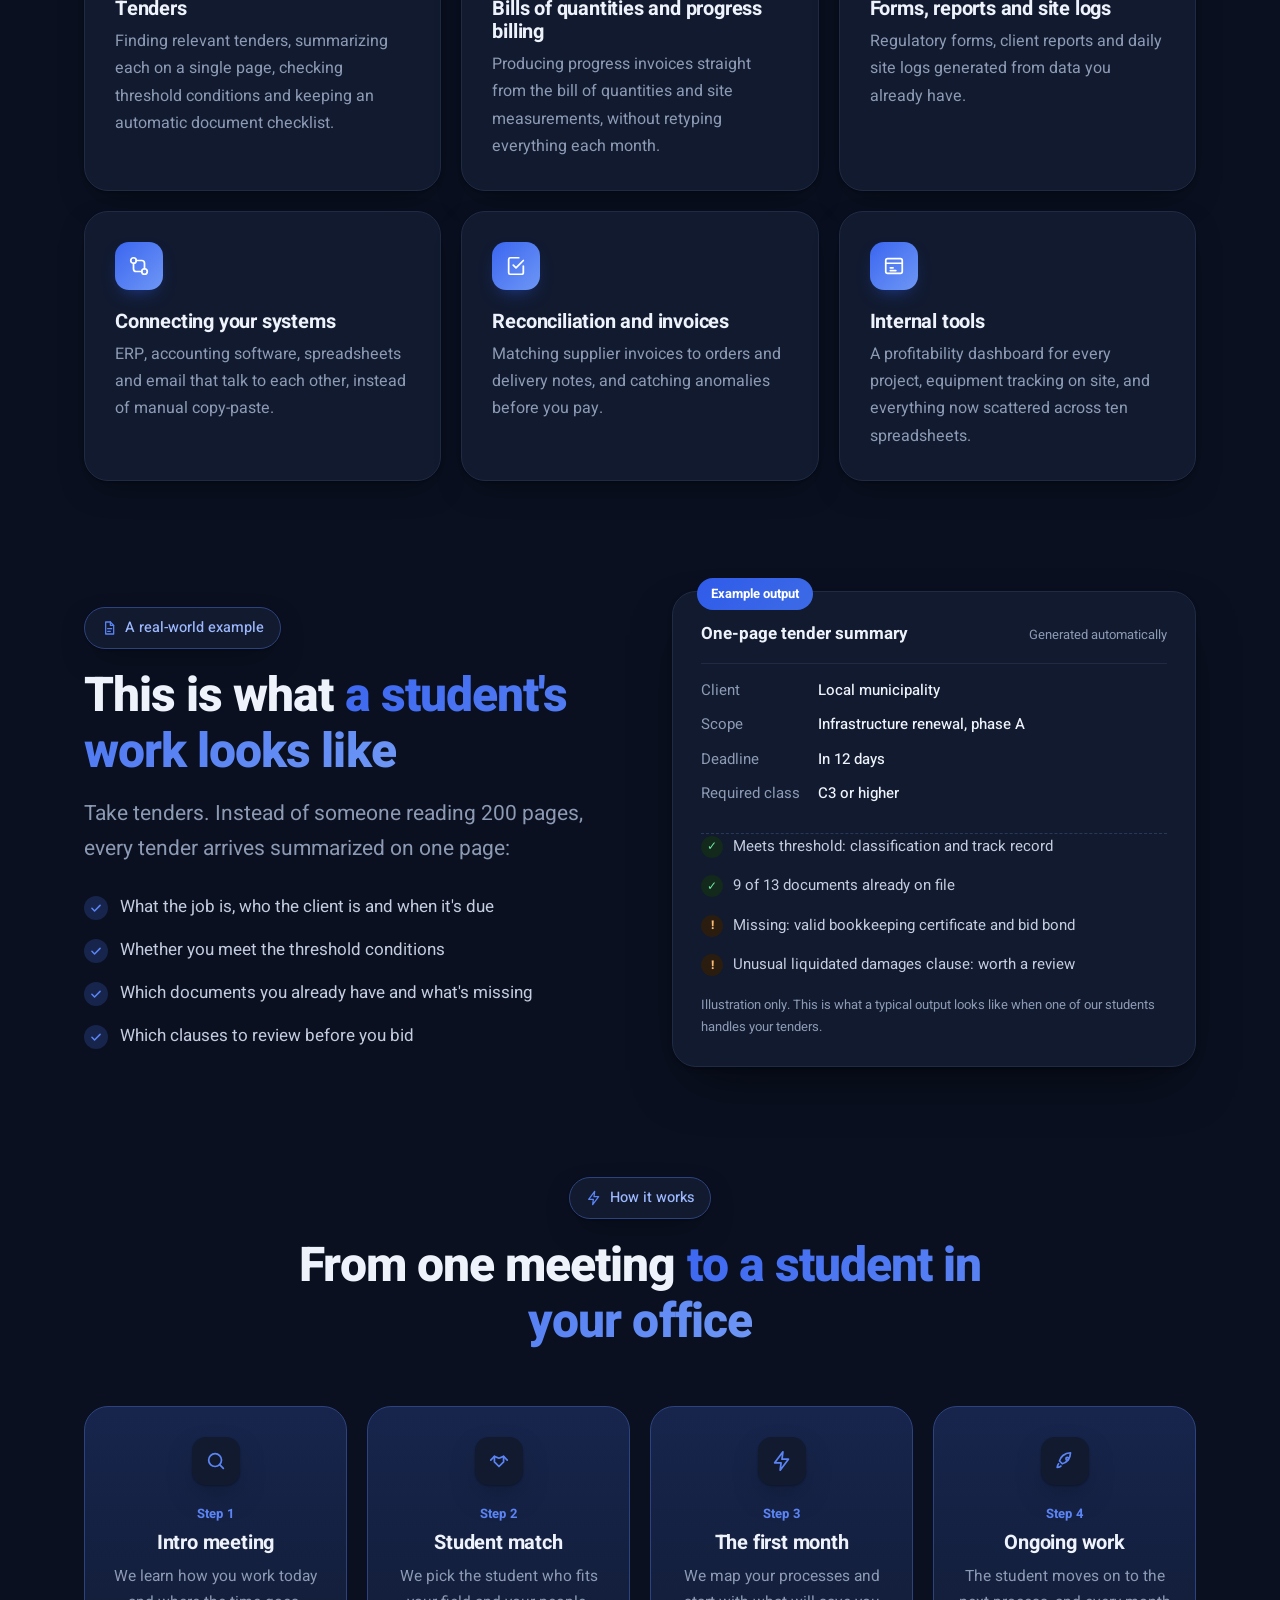
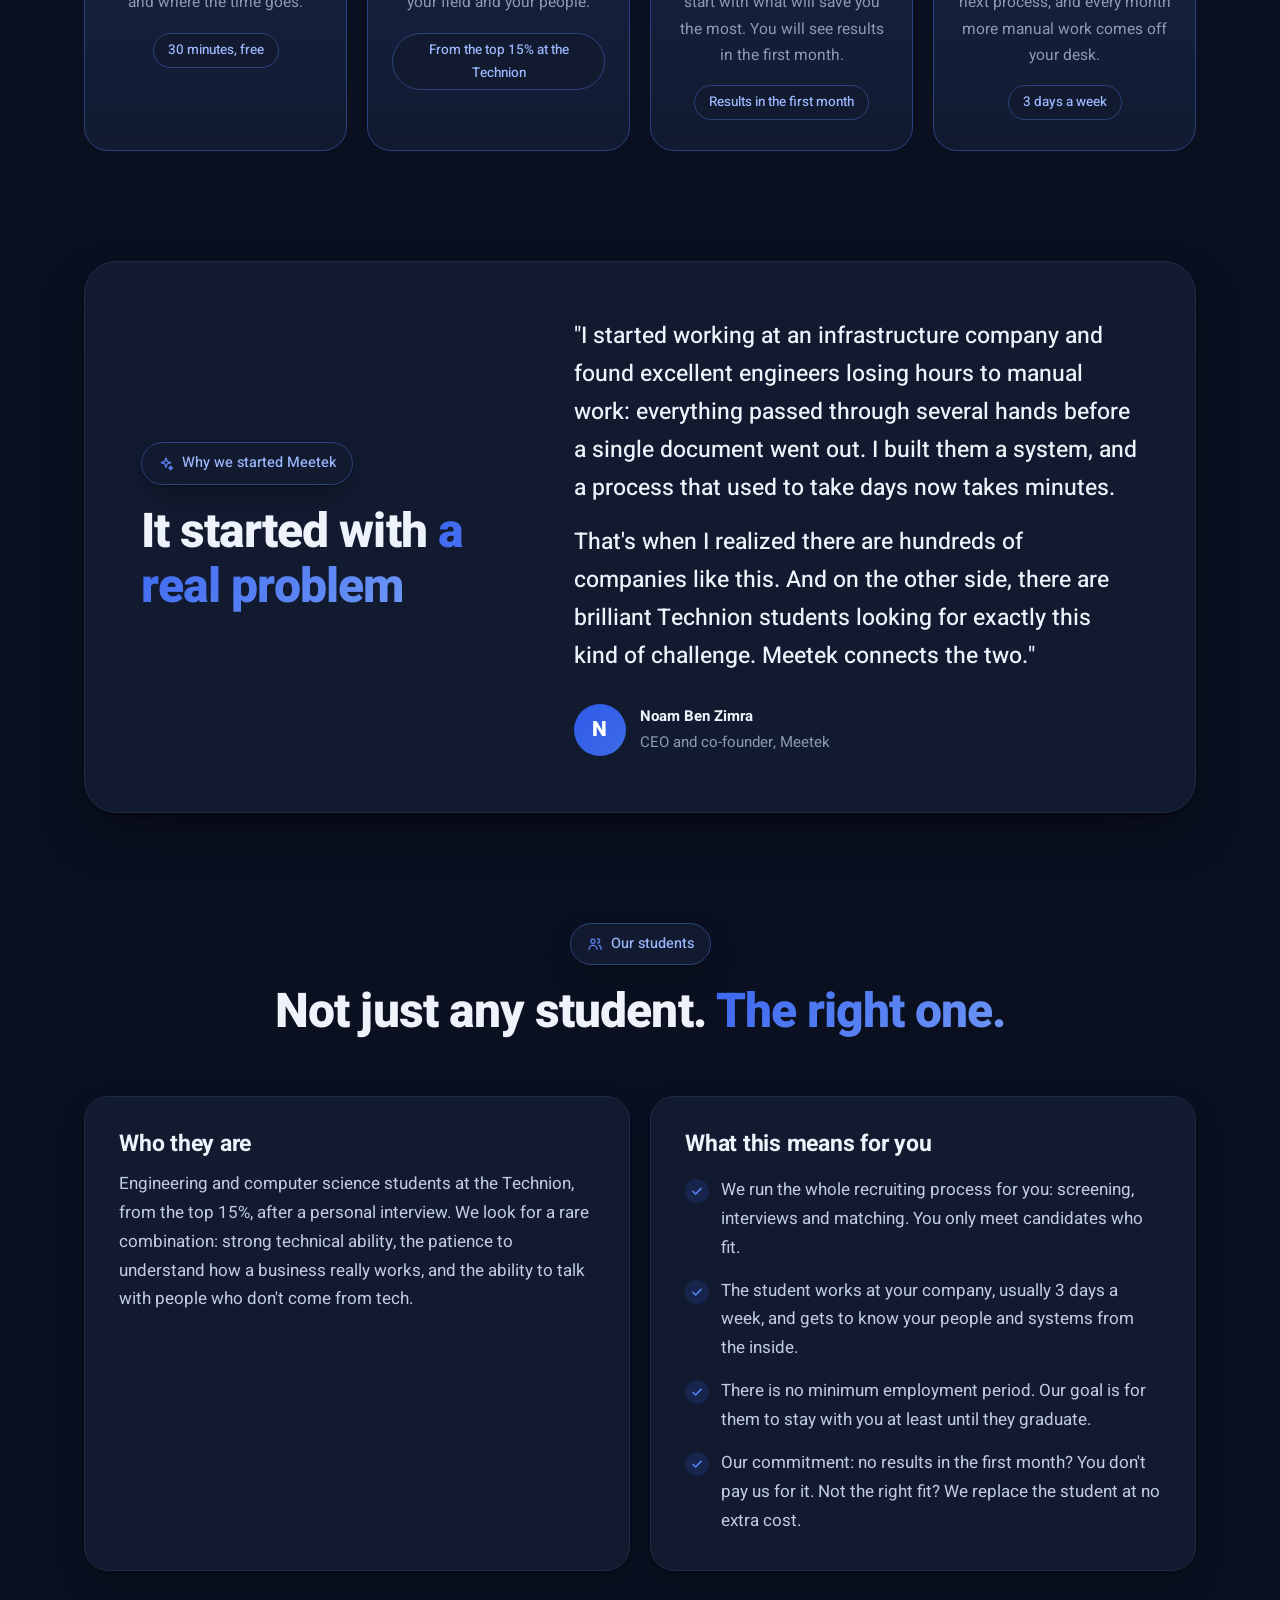
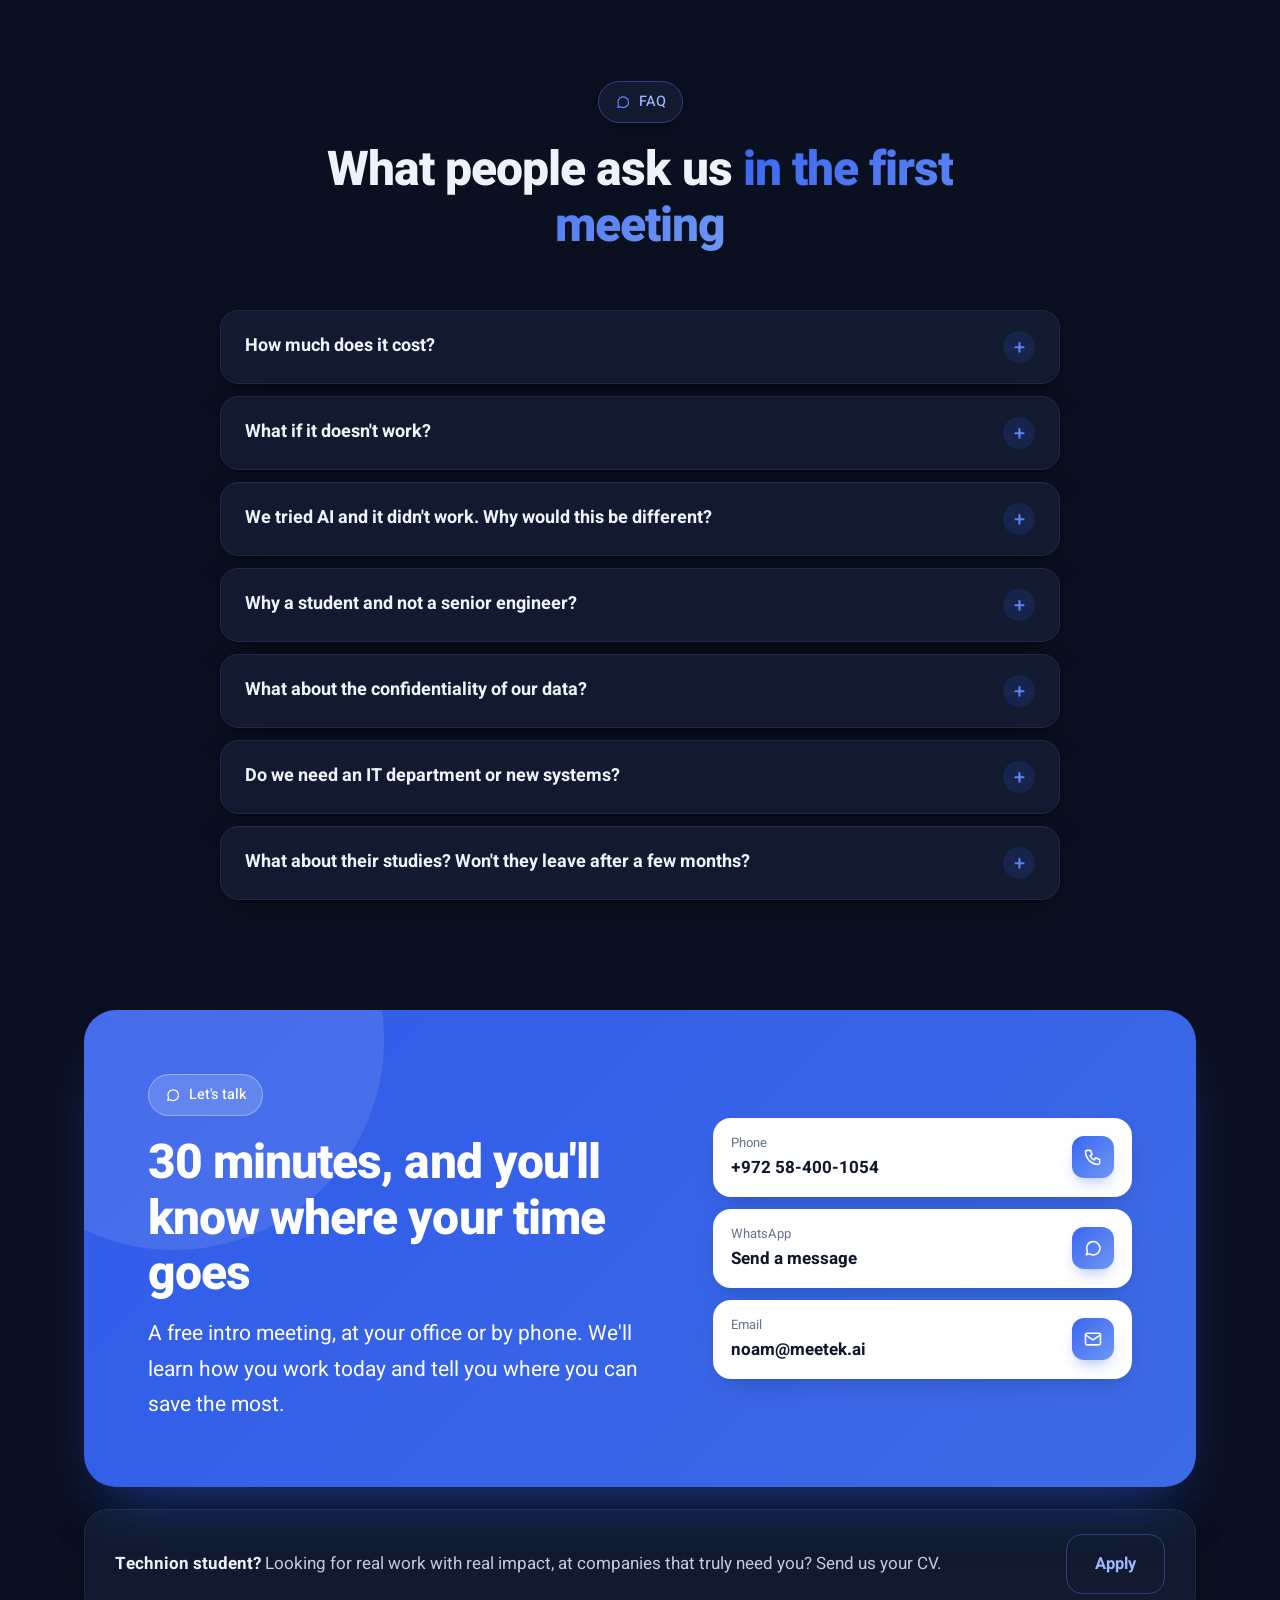
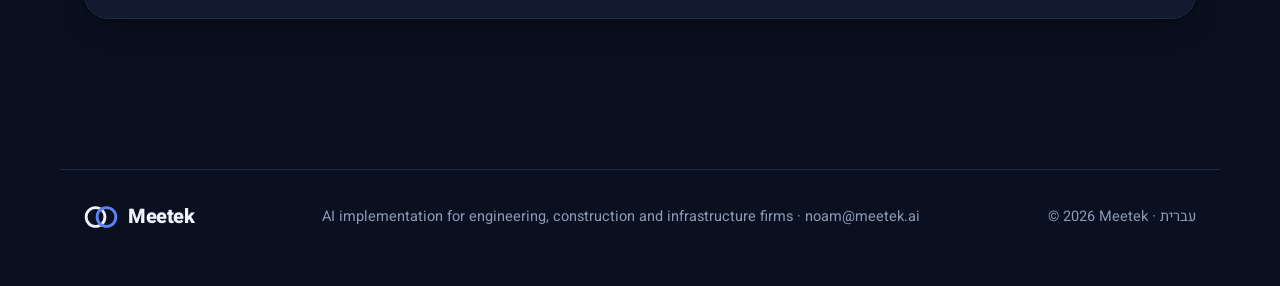
==== commit 0a3b249e: "Site: plain-language guarantee ('no results in the first month? you don't pay us for it') Co-Authore" ====
--- a/public/en/index.html
+++ b/public/en/index.html
@@ -85,7 +85,7 @@
       <span class="badge"><svg width="16" height="16" viewBox="0 0 24 24" fill="none" stroke="currentColor" stroke-width="1.9" stroke-linecap="round" stroke-linejoin="round" aria-hidden="true"><path d="M4 20V10M10 20V4M16 20v-7M22 20H2"/></svg>Comparison</span>
       <h2>Why not a consulting firm, <span class="grad-text">or hiring on your own?</span></h2>
     </div>
-    <div class="table-wrap reveal"><table><thead><tr><th scope="col"><span class="sr-only">Criteria</span></th><th scope="col">Hiring on your own</th><th scope="col">External consultant</th><th scope="col" class="us">Meetek</th></tr></thead><tbody><tr><td>Who finds the candidate</td><td>You, on your own time</td><td>Not applicable</td><td class="us">We do, from the top 15% at the Technion</td></tr><tr><td>On site</td><td>Yes</td><td>Usually not</td><td class="us">3 days a week, in your office</td></tr><tr><td>What you get</td><td>Depends on who you hired</td><td>Recommendations and a deck</td><td class="us">Tools actually built and deployed</td></tr><tr><td>What stays with you</td><td>Whatever the hire knows</td><td>The consultant builds, bills and leaves</td><td class="us">Someone who knows the work from the inside and keeps improving it</td></tr><tr><td>Commitment</td><td>None</td><td>Hours, not outcomes</td><td class="us">First process within 30 days, or a month without placement fees</td></tr><tr><td>Cost</td><td>Job ads, interview time, trial and error</td><td>Fixed project, high hourly rate</td><td class="us">A placement fee per hour worked, first year only</td></tr></tbody></table></div>
+    <div class="table-wrap reveal"><table><thead><tr><th scope="col"><span class="sr-only">Criteria</span></th><th scope="col">Hiring on your own</th><th scope="col">External consultant</th><th scope="col" class="us">Meetek</th></tr></thead><tbody><tr><td>Who finds the candidate</td><td>You, on your own time</td><td>Not applicable</td><td class="us">We do, from the top 15% at the Technion</td></tr><tr><td>On site</td><td>Yes</td><td>Usually not</td><td class="us">3 days a week, in your office</td></tr><tr><td>What you get</td><td>Depends on who you hired</td><td>Recommendations and a deck</td><td class="us">Tools actually built and deployed</td></tr><tr><td>What stays with you</td><td>Whatever the hire knows</td><td>The consultant builds, bills and leaves</td><td class="us">Someone who knows the work from the inside and keeps improving it</td></tr><tr><td>Commitment</td><td>None</td><td>Hours, not outcomes</td><td class="us">No results in the first month? You don't pay us for it</td></tr><tr><td>Cost</td><td>Job ads, interview time, trial and error</td><td>Fixed project, high hourly rate</td><td class="us">A placement fee per hour worked, first year only</td></tr></tbody></table></div>
   </div>
 </section>
 
@@ -124,7 +124,7 @@
       <span class="badge"><svg width="16" height="16" viewBox="0 0 24 24" fill="none" stroke="currentColor" stroke-width="1.9" stroke-linecap="round" stroke-linejoin="round" aria-hidden="true"><path d="M13 2L4 14h7l-1 8 9-12h-7z"/></svg>How it works</span>
       <h2>From one meeting <span class="grad-text">to a student in your office</span></h2>
     </div>
-    <ol class="steps"><li class="step reveal"><div class="ic"><svg width="22" height="22" viewBox="0 0 24 24" fill="none" stroke="currentColor" stroke-width="1.9" stroke-linecap="round" stroke-linejoin="round" aria-hidden="true"><circle cx="11" cy="11" r="7"/><path d="M20 20l-4-4"/></svg></div><small>Step 1</small><h3>Intro meeting</h3><p>We learn how you work today and where the time goes.</p><span class="pill">30 minutes, free</span></li><li class="step reveal"><div class="ic"><svg width="22" height="22" viewBox="0 0 24 24" fill="none" stroke="currentColor" stroke-width="1.9" stroke-linecap="round" stroke-linejoin="round" aria-hidden="true"><path d="M3 11l4-4 5 2 5-2 4 4"/><path d="M7 7v6l5 5 5-5V7"/></svg></div><small>Step 2</small><h3>Student match</h3><p>We pick the student who fits your field and your people.</p><span class="pill">From the top 15% at the Technion</span></li><li class="step reveal"><div class="ic"><svg width="22" height="22" viewBox="0 0 24 24" fill="none" stroke="currentColor" stroke-width="1.9" stroke-linecap="round" stroke-linejoin="round" aria-hidden="true"><path d="M13 2L4 14h7l-1 8 9-12h-7z"/></svg></div><small>Step 3</small><h3>The first month</h3><p>We map your processes, and within 30 days the student shows you the first process they have automated.</p><span class="pill">First process within 30 days</span></li><li class="step reveal"><div class="ic"><svg width="22" height="22" viewBox="0 0 24 24" fill="none" stroke="currentColor" stroke-width="1.9" stroke-linecap="round" stroke-linejoin="round" aria-hidden="true"><path d="M5 15c-1 1-1.5 4-1.5 4s3-.5 4-1.5"/><path d="M9 15l-3-3c1-4 5-9 12-9 0 7-5 11-9 12z"/><circle cx="14.5" cy="9.5" r="1.5"/></svg></div><small>Step 4</small><h3>Ongoing work</h3><p>The student moves on to the next process, and every month more manual work comes off your desk.</p><span class="pill">3 days a week</span></li></ol>
+    <ol class="steps"><li class="step reveal"><div class="ic"><svg width="22" height="22" viewBox="0 0 24 24" fill="none" stroke="currentColor" stroke-width="1.9" stroke-linecap="round" stroke-linejoin="round" aria-hidden="true"><circle cx="11" cy="11" r="7"/><path d="M20 20l-4-4"/></svg></div><small>Step 1</small><h3>Intro meeting</h3><p>We learn how you work today and where the time goes.</p><span class="pill">30 minutes, free</span></li><li class="step reveal"><div class="ic"><svg width="22" height="22" viewBox="0 0 24 24" fill="none" stroke="currentColor" stroke-width="1.9" stroke-linecap="round" stroke-linejoin="round" aria-hidden="true"><path d="M3 11l4-4 5 2 5-2 4 4"/><path d="M7 7v6l5 5 5-5V7"/></svg></div><small>Step 2</small><h3>Student match</h3><p>We pick the student who fits your field and your people.</p><span class="pill">From the top 15% at the Technion</span></li><li class="step reveal"><div class="ic"><svg width="22" height="22" viewBox="0 0 24 24" fill="none" stroke="currentColor" stroke-width="1.9" stroke-linecap="round" stroke-linejoin="round" aria-hidden="true"><path d="M13 2L4 14h7l-1 8 9-12h-7z"/></svg></div><small>Step 3</small><h3>The first month</h3><p>We map your processes and start with what will save you the most. You will see results in the first month.</p><span class="pill">Results in the first month</span></li><li class="step reveal"><div class="ic"><svg width="22" height="22" viewBox="0 0 24 24" fill="none" stroke="currentColor" stroke-width="1.9" stroke-linecap="round" stroke-linejoin="round" aria-hidden="true"><path d="M5 15c-1 1-1.5 4-1.5 4s3-.5 4-1.5"/><path d="M9 15l-3-3c1-4 5-9 12-9 0 7-5 11-9 12z"/><circle cx="14.5" cy="9.5" r="1.5"/></svg></div><small>Step 4</small><h3>Ongoing work</h3><p>The student moves on to the next process, and every month more manual work comes off your desk.</p><span class="pill">3 days a week</span></li></ol>
   </div>
 </section>
 
@@ -156,7 +156,7 @@
       </div>
       <div class="panel reveal">
         <h3>What this means for you</h3>
-        <ul><li><span class="tick"><svg width="14" height="14" viewBox="0 0 24 24" fill="none" stroke="currentColor" stroke-width="2.6" stroke-linecap="round" stroke-linejoin="round" aria-hidden="true"><path d="M5 12.5l4.5 4.5L19 7.5"/></svg></span>We run the whole recruiting process for you: screening, interviews and matching. You only meet candidates who fit.</li><li><span class="tick"><svg width="14" height="14" viewBox="0 0 24 24" fill="none" stroke="currentColor" stroke-width="2.6" stroke-linecap="round" stroke-linejoin="round" aria-hidden="true"><path d="M5 12.5l4.5 4.5L19 7.5"/></svg></span>The student works at your company, usually 3 days a week, and gets to know your people and systems from the inside.</li><li><span class="tick"><svg width="14" height="14" viewBox="0 0 24 24" fill="none" stroke="currentColor" stroke-width="2.6" stroke-linecap="round" stroke-linejoin="round" aria-hidden="true"><path d="M5 12.5l4.5 4.5L19 7.5"/></svg></span>There is no minimum employment period. Our goal is for them to stay with you at least until they graduate.</li><li><span class="tick"><svg width="14" height="14" viewBox="0 0 24 24" fill="none" stroke="currentColor" stroke-width="2.6" stroke-linecap="round" stroke-linejoin="round" aria-hidden="true"><path d="M5 12.5l4.5 4.5L19 7.5"/></svg></span>Our commitment: within 30 days the student shows you the first process they have automated. If not, the first month is free of placement fees. Not the right fit? We replace the student at no extra cost.</li></ul>
+        <ul><li><span class="tick"><svg width="14" height="14" viewBox="0 0 24 24" fill="none" stroke="currentColor" stroke-width="2.6" stroke-linecap="round" stroke-linejoin="round" aria-hidden="true"><path d="M5 12.5l4.5 4.5L19 7.5"/></svg></span>We run the whole recruiting process for you: screening, interviews and matching. You only meet candidates who fit.</li><li><span class="tick"><svg width="14" height="14" viewBox="0 0 24 24" fill="none" stroke="currentColor" stroke-width="2.6" stroke-linecap="round" stroke-linejoin="round" aria-hidden="true"><path d="M5 12.5l4.5 4.5L19 7.5"/></svg></span>The student works at your company, usually 3 days a week, and gets to know your people and systems from the inside.</li><li><span class="tick"><svg width="14" height="14" viewBox="0 0 24 24" fill="none" stroke="currentColor" stroke-width="2.6" stroke-linecap="round" stroke-linejoin="round" aria-hidden="true"><path d="M5 12.5l4.5 4.5L19 7.5"/></svg></span>There is no minimum employment period. Our goal is for them to stay with you at least until they graduate.</li><li><span class="tick"><svg width="14" height="14" viewBox="0 0 24 24" fill="none" stroke="currentColor" stroke-width="2.6" stroke-linecap="round" stroke-linejoin="round" aria-hidden="true"><path d="M5 12.5l4.5 4.5L19 7.5"/></svg></span>Our commitment: no results in the first month? You don't pay us for it. Not the right fit? We replace the student at no extra cost.</li></ul>
       </div>
     </div>
   </div>
@@ -168,7 +168,7 @@
       <span class="badge"><svg width="16" height="16" viewBox="0 0 24 24" fill="none" stroke="currentColor" stroke-width="1.9" stroke-linecap="round" stroke-linejoin="round" aria-hidden="true"><path d="M4 20l1.3-3.9A8 8 0 1 1 8 19z"/></svg>FAQ</span>
       <h2>What people ask us <span class="grad-text">in the first meeting</span></h2>
     </div>
-    <div class="faq reveal"><details><summary>How much does it cost?</summary><p>The student is employed by you, and you agree their salary with them. Our placement fee is based on the hours they work, for the first year only, with no setup fee and no minimum employment period. We'll go over it in the intro meeting.</p></details><details><summary>What if it doesn't work?</summary><p>Within 30 days the student shows you the first process they have automated. If that doesn't happen, the first month is free of placement fees. And if the student isn't the right fit, we replace them at no extra cost.</p></details><details><summary>We tried AI and it didn't work. Why would this be different?</summary><p>Because this time someone sits in your office. AI tools on their own don't know what your bill of quantities looks like, where documents are stored, or who signs off on what. The student learns all of that from the inside and builds the tools around your real work.</p></details><details><summary>Why a student and not a senior engineer?</summary><p>Because what you need here is someone sharp, curious and available, who sits with you three days a week and learns the business. We only pick from the top 15% at the Technion, and every student has a personal interview with us.</p></details><details><summary>What about the confidentiality of our data?</summary><p>We sign a non-disclosure agreement before work begins. The student only works on the systems and documents you approve.</p></details><details><summary>Do we need an IT department or new systems?</summary><p>No. The student works on top of what you already use: spreadsheets, your ERP and accounting software, email and shared folders.</p></details><details><summary>What about their studies? Won't they leave after a few months?</summary><p>We match the workload to your needs, and most students work about 3 days a week alongside their degree. The goal is for the student we match to stay with you at least until they graduate, and longer if both sides are happy.</p></details></div>
+    <div class="faq reveal"><details><summary>How much does it cost?</summary><p>The student is employed by you, and you agree their salary with them. Our placement fee is based on the hours they work, for the first year only, with no setup fee and no minimum employment period. We'll go over it in the intro meeting.</p></details><details><summary>What if it doesn't work?</summary><p>No results in the first month? You don't pay us for it. And if the student isn't the right fit, we replace them at no extra cost.</p></details><details><summary>We tried AI and it didn't work. Why would this be different?</summary><p>Because this time someone sits in your office. AI tools on their own don't know what your bill of quantities looks like, where documents are stored, or who signs off on what. The student learns all of that from the inside and builds the tools around your real work.</p></details><details><summary>Why a student and not a senior engineer?</summary><p>Because what you need here is someone sharp, curious and available, who sits with you three days a week and learns the business. We only pick from the top 15% at the Technion, and every student has a personal interview with us.</p></details><details><summary>What about the confidentiality of our data?</summary><p>We sign a non-disclosure agreement before work begins. The student only works on the systems and documents you approve.</p></details><details><summary>Do we need an IT department or new systems?</summary><p>No. The student works on top of what you already use: spreadsheets, your ERP and accounting software, email and shared folders.</p></details><details><summary>What about their studies? Won't they leave after a few months?</summary><p>We match the workload to your needs, and most students work about 3 days a week alongside their degree. The goal is for the student we match to stay with you at least until they graduate, and longer if both sides are happy.</p></details></div>
   </div>
 </section>
 
